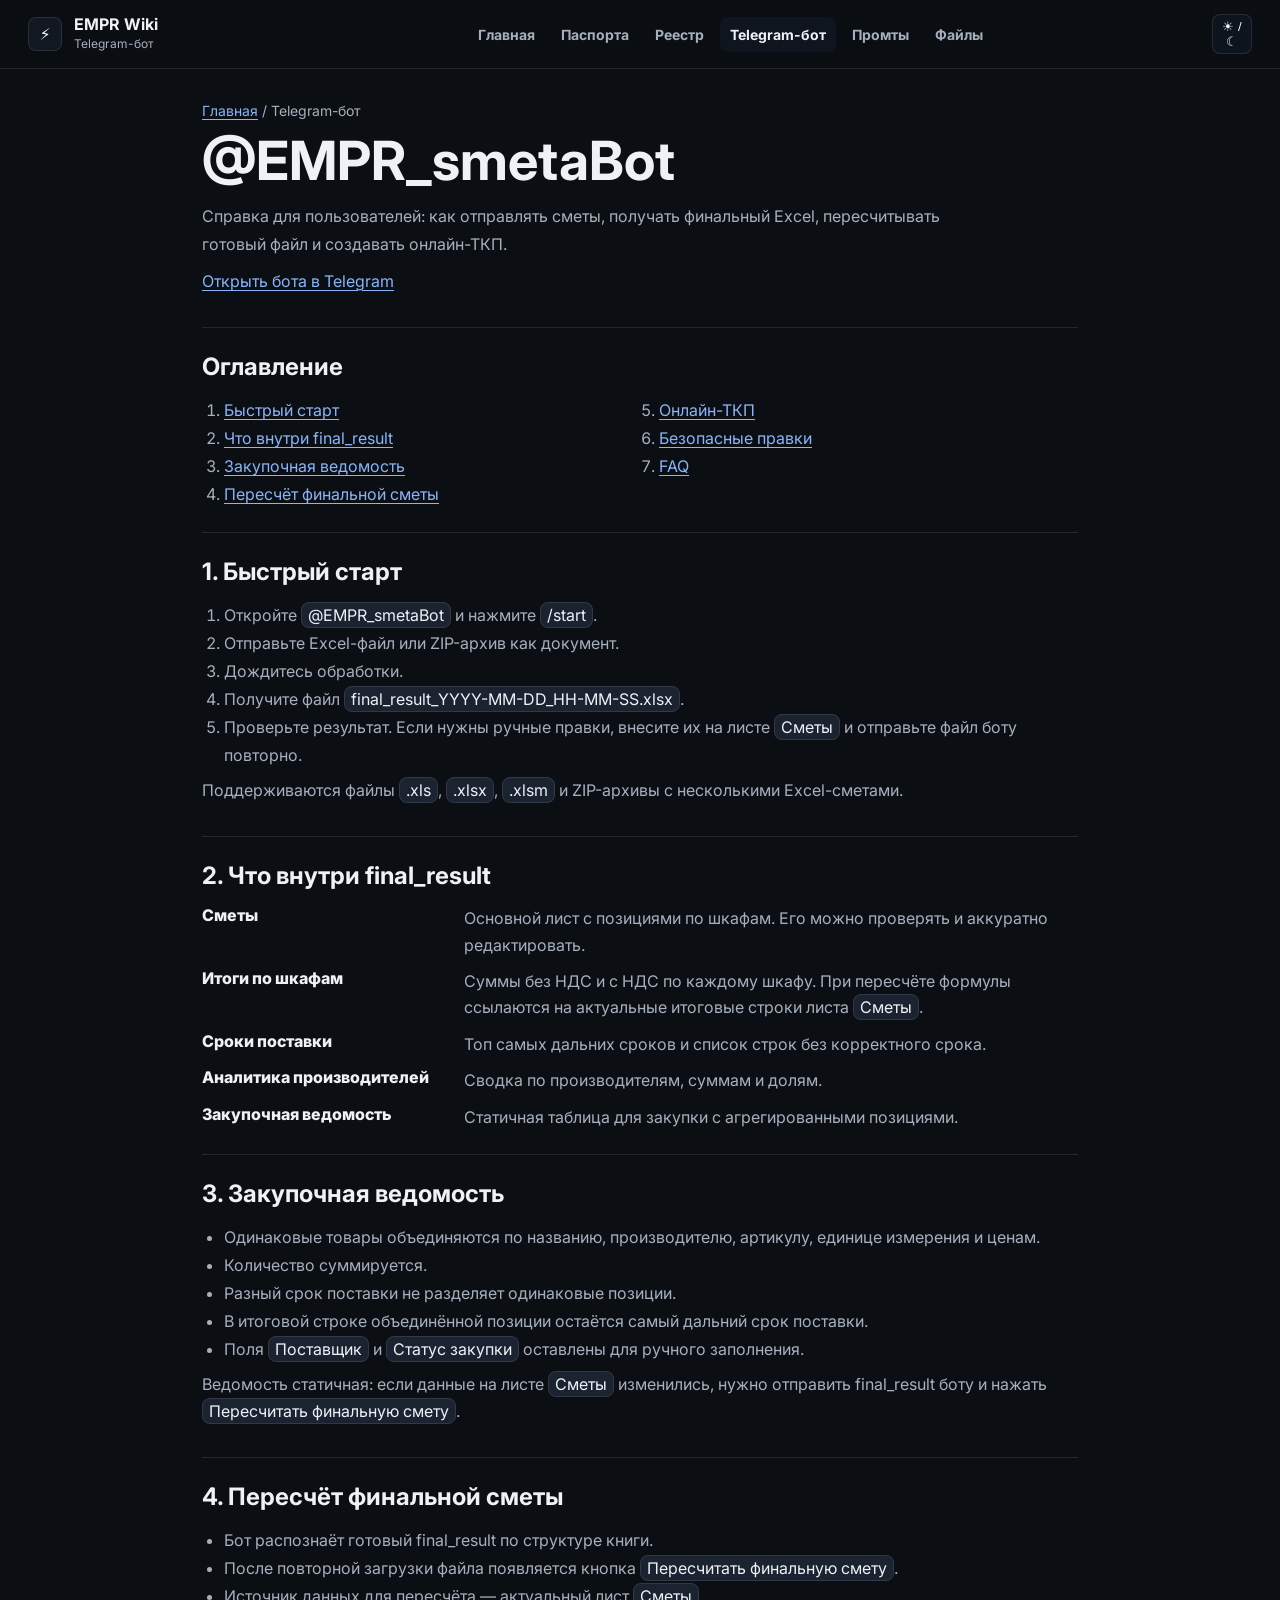
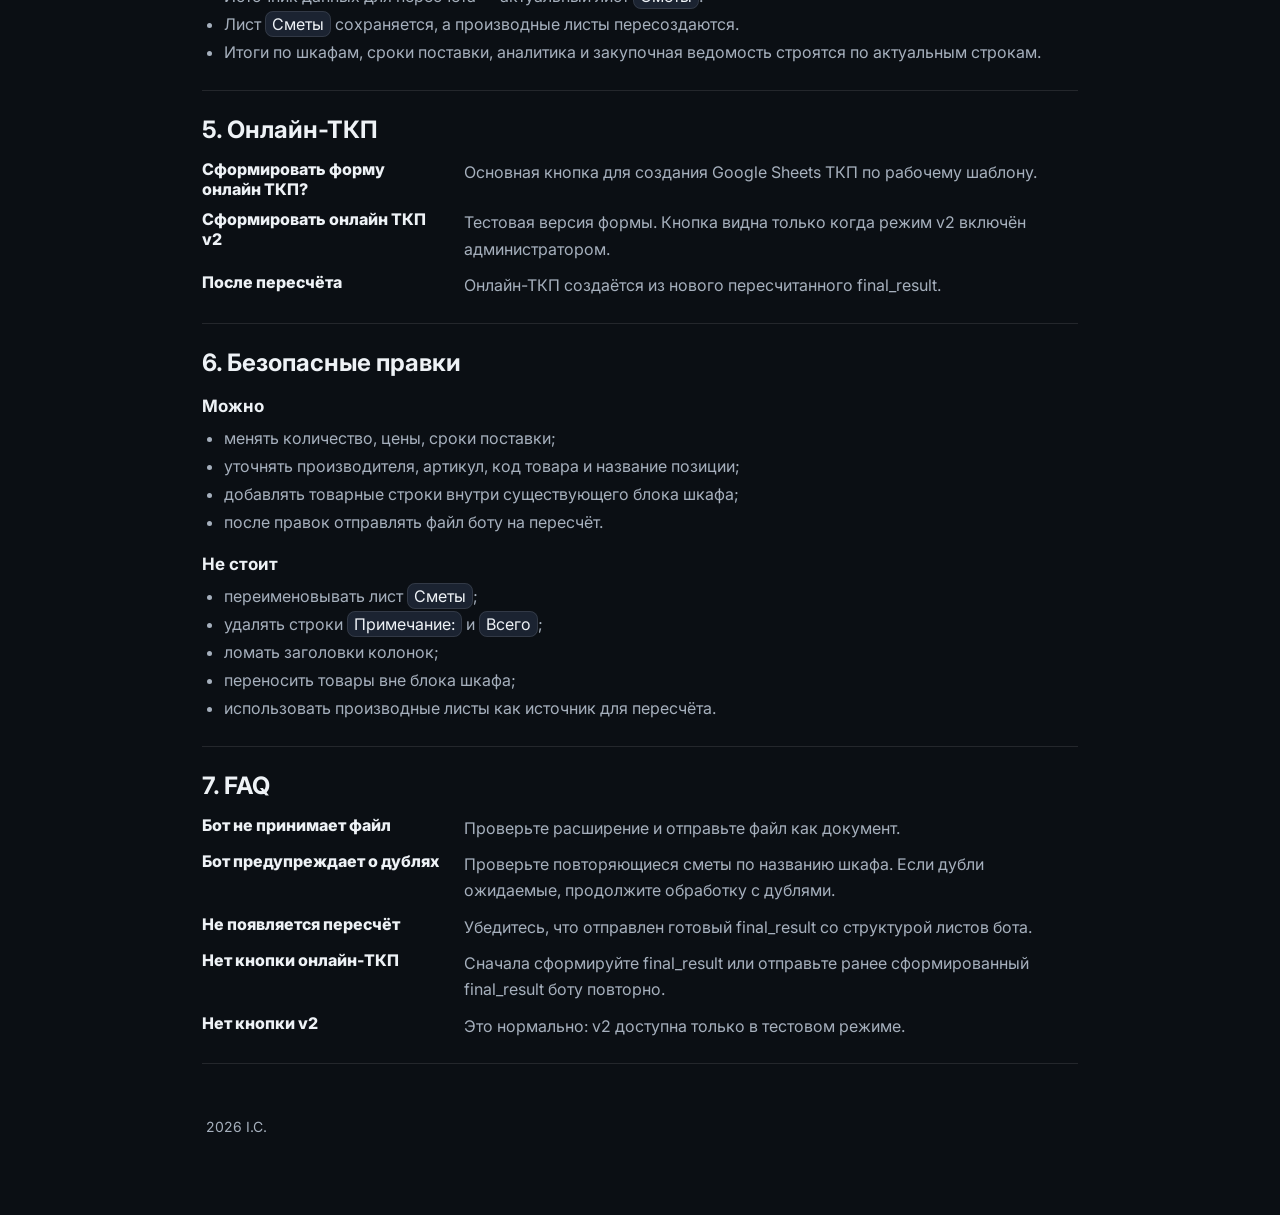
==== bot.html @ 55ded32a "Simplify EMPR wiki pages" ====
<!doctype html>
<html lang="ru" data-theme="dark">
<head>
  <meta charset="utf-8" />
  <meta name="viewport" content="width=device-width, initial-scale=1" />
  <meta name="description" content="Wiki-инструкция @EMPR_smetaBot: загрузка смет, final_result, пересчёт, закупочная ведомость и онлайн-ТКП." />
  <title>@EMPR_smetaBot: wiki-инструкция</title>
  <link rel="preconnect" href="https://fonts.googleapis.com"><link rel="preconnect" href="https://fonts.gstatic.com" crossorigin>
  <link href="https://fonts.googleapis.com/css2?family=Inter:wght@400;500;600;700;800&family=JetBrains+Mono:wght@400;500;600&display=swap" rel="stylesheet">
  <link rel="stylesheet" href="styles.css" />
</head>
<body>
  <header class="topbar">
    <a class="brand" href="index.html"><span class="brand-mark">⚡</span><span><strong>EMPR Wiki</strong><small>Telegram-бот</small></span></a>
    <nav class="topnav"><a href="index.html">Главная</a><a href="passports.html">Паспорта</a><a href="registry.html">Реестр</a><a class="active" href="bot.html">Telegram-бот</a><a href="prompts.html">Промты</a><a href="files.html">Файлы</a></nav>
    <button class="theme-toggle" type="button" id="themeToggle">☀ / ☾</button>
  </header>

  <main class="layout wiki-page">
    <header class="wiki-page-header">
      <p class="wiki-breadcrumb"><a href="index.html">Главная</a> / Telegram-бот</p>
      <h1>@EMPR_smetaBot</h1>
      <p>Справка для пользователей: как отправлять сметы, получать финальный Excel, пересчитывать готовый файл и создавать онлайн-ТКП.</p>
      <p><a href="https://t.me/EMPR_smetaBot" target="_blank" rel="noopener">Открыть бота в Telegram</a></p>
    </header>

    <nav class="wiki-doc wiki-toc" aria-label="Оглавление">
      <h2>Оглавление</h2>
      <ol>
        <li><a href="#quick-start">Быстрый старт</a></li>
        <li><a href="#result-file">Что внутри final_result</a></li>
        <li><a href="#purchase-sheet">Закупочная ведомость</a></li>
        <li><a href="#recalculate">Пересчёт финальной сметы</a></li>
        <li><a href="#online-tkp">Онлайн-ТКП</a></li>
        <li><a href="#safe-editing">Безопасные правки</a></li>
        <li><a href="#faq">FAQ</a></li>
      </ol>
    </nav>

    <section class="wiki-doc" id="quick-start">
      <h2>1. Быстрый старт</h2>
      <ol class="wiki-ordered-list">
        <li>Откройте <span class="inline-code">@EMPR_smetaBot</span> и нажмите <span class="inline-code">/start</span>.</li>
        <li>Отправьте Excel-файл или ZIP-архив как документ.</li>
        <li>Дождитесь обработки.</li>
        <li>Получите файл <span class="inline-code">final_result_YYYY-MM-DD_HH-MM-SS.xlsx</span>.</li>
        <li>Проверьте результат. Если нужны ручные правки, внесите их на листе <span class="inline-code">Сметы</span> и отправьте файл боту повторно.</li>
      </ol>
      <p>Поддерживаются файлы <span class="inline-code">.xls</span>, <span class="inline-code">.xlsx</span>, <span class="inline-code">.xlsm</span> и ZIP-архивы с несколькими Excel-сметами.</p>
    </section>

    <section class="wiki-doc" id="result-file">
      <h2>2. Что внутри final_result</h2>
      <dl class="wiki-def-list">
        <dt>Сметы</dt>
        <dd>Основной лист с позициями по шкафам. Его можно проверять и аккуратно редактировать.</dd>
        <dt>Итоги по шкафам</dt>
        <dd>Суммы без НДС и с НДС по каждому шкафу. При пересчёте формулы ссылаются на актуальные итоговые строки листа <span class="inline-code">Сметы</span>.</dd>
        <dt>Сроки поставки</dt>
        <dd>Топ самых дальних сроков и список строк без корректного срока.</dd>
        <dt>Аналитика производителей</dt>
        <dd>Сводка по производителям, суммам и долям.</dd>
        <dt>Закупочная ведомость</dt>
        <dd>Статичная таблица для закупки с агрегированными позициями.</dd>
      </dl>
    </section>

    <section class="wiki-doc" id="purchase-sheet">
      <h2>3. Закупочная ведомость</h2>
      <ul class="wiki-plain-list">
        <li>Одинаковые товары объединяются по названию, производителю, артикулу, единице измерения и ценам.</li>
        <li>Количество суммируется.</li>
        <li>Разный срок поставки не разделяет одинаковые позиции.</li>
        <li>В итоговой строке объединённой позиции остаётся самый дальний срок поставки.</li>
        <li>Поля <span class="inline-code">Поставщик</span> и <span class="inline-code">Статус закупки</span> оставлены для ручного заполнения.</li>
      </ul>
      <p>Ведомость статичная: если данные на листе <span class="inline-code">Сметы</span> изменились, нужно отправить final_result боту и нажать <span class="inline-code">Пересчитать финальную смету</span>.</p>
    </section>

    <section class="wiki-doc" id="recalculate">
      <h2>4. Пересчёт финальной сметы</h2>
      <ul class="wiki-plain-list">
        <li>Бот распознаёт готовый final_result по структуре книги.</li>
        <li>После повторной загрузки файла появляется кнопка <span class="inline-code">Пересчитать финальную смету</span>.</li>
        <li>Источник данных для пересчёта — актуальный лист <span class="inline-code">Сметы</span>.</li>
        <li>Лист <span class="inline-code">Сметы</span> сохраняется, а производные листы пересоздаются.</li>
        <li>Итоги по шкафам, сроки поставки, аналитика и закупочная ведомость строятся по актуальным строкам.</li>
      </ul>
    </section>

    <section class="wiki-doc" id="online-tkp">
      <h2>5. Онлайн-ТКП</h2>
      <dl class="wiki-def-list">
        <dt>Сформировать форму онлайн ТКП?</dt>
        <dd>Основная кнопка для создания Google Sheets ТКП по рабочему шаблону.</dd>
        <dt>Сформировать онлайн ТКП v2</dt>
        <dd>Тестовая версия формы. Кнопка видна только когда режим v2 включён администратором.</dd>
        <dt>После пересчёта</dt>
        <dd>Онлайн-ТКП создаётся из нового пересчитанного final_result.</dd>
      </dl>
    </section>

    <section class="wiki-doc" id="safe-editing">
      <h2>6. Безопасные правки</h2>
      <h3>Можно</h3>
      <ul class="wiki-plain-list">
        <li>менять количество, цены, сроки поставки;</li>
        <li>уточнять производителя, артикул, код товара и название позиции;</li>
        <li>добавлять товарные строки внутри существующего блока шкафа;</li>
        <li>после правок отправлять файл боту на пересчёт.</li>
      </ul>
      <h3>Не стоит</h3>
      <ul class="wiki-plain-list">
        <li>переименовывать лист <span class="inline-code">Сметы</span>;</li>
        <li>удалять строки <span class="inline-code">Примечание:</span> и <span class="inline-code">Всего</span>;</li>
        <li>ломать заголовки колонок;</li>
        <li>переносить товары вне блока шкафа;</li>
        <li>использовать производные листы как источник для пересчёта.</li>
      </ul>
    </section>

    <section class="wiki-doc" id="faq">
      <h2>7. FAQ</h2>
      <dl class="wiki-def-list">
        <dt>Бот не принимает файл</dt>
        <dd>Проверьте расширение и отправьте файл как документ.</dd>
        <dt>Бот предупреждает о дублях</dt>
        <dd>Проверьте повторяющиеся сметы по названию шкафа. Если дубли ожидаемые, продолжите обработку с дублями.</dd>
        <dt>Не появляется пересчёт</dt>
        <dd>Убедитесь, что отправлен готовый final_result со структурой листов бота.</dd>
        <dt>Нет кнопки онлайн-ТКП</dt>
        <dd>Сначала сформируйте final_result или отправьте ранее сформированный final_result боту повторно.</dd>
        <dt>Нет кнопки v2</dt>
        <dd>Это нормально: v2 доступна только в тестовом режиме.</dd>
      </dl>
    </section>

    <footer class="footer">2026 I.C.</footer>
  </main>
  <div class="toast" id="toast">Команда скопирована</div>
  <script src="script.js"></script>
</body>
</html>
---- styles.css ----
:root {
  color-scheme: dark;
  --bg: #0b0f14;
  --bg-soft: #111822;
  --panel: rgba(17, 24, 34, .76);
  --panel-strong: rgba(22, 31, 44, .96);
  --text: #eef2f6;
  --muted: #a6b0bd;
  --line: rgba(255,255,255,.10);
  --accent: #8ab4f8;
  --accent-2: #8ab4f8;
  --accent-3: #a8dab5;
  --warn: #ffbd4a;
  --pink: #f28b82;
  --pink-soft: rgba(242, 139, 130, .12);
  --shadow: none;
  --code-bg: #071121;
  --code-text: #dce8ff;
  --svg-panel-a: #20365f;
  --svg-panel-b: #111c31;
  --svg-stroke: #5f83bd;
  --svg-slot: #071121;
}
html[data-theme="light"] {
  color-scheme: light;
  --bg: #f5f7fb;
  --bg-soft: #eaf0f8;
  --panel: rgba(255,255,255,.86);
  --panel-strong: rgba(255,255,255,.98);
  --text: #111827;
  --muted: #52627a;
  --line: rgba(20,36,62,.14);
  --shadow: 0 20px 60px rgba(31,54,92,.14);
  --code-bg: #0d1524;
  --code-text: #eaf2ff;
  --svg-panel-a: #e7eef8;
  --svg-panel-b: #c8d6e8;
  --svg-stroke: #6680a5;
  --svg-slot: #f7fbff;
  --pink-soft: rgba(236, 72, 153, .10);
}
* { box-sizing: border-box; }
html { scroll-behavior: smooth; }
body {
  margin: 0;
  font-family: Inter, system-ui, -apple-system, BlinkMacSystemFont, "Segoe UI", sans-serif;
  background: var(--bg);
  color: var(--text);
}
a { color: inherit; }
.noise { display: none; }
.topbar {
  position: sticky; top: 0; z-index: 50;
  display: flex; align-items: center; justify-content: space-between; gap: 18px;
  padding: 14px 28px;
  backdrop-filter: blur(18px);
  background: color-mix(in srgb, var(--bg) 78%, transparent);
  border-bottom: 1px solid var(--line);
}
.brand { display: flex; align-items: center; gap: 12px; text-decoration: none; min-width: 220px; }
.brand-mark { display: grid; place-items: center; width: 34px; height: 34px; border-radius: 8px; background: var(--bg-soft); border: 1px solid var(--line); box-shadow: none; }
.brand strong { display: block; line-height: 1.05; }
.brand small { color: var(--muted); font-size: 12px; }
.topnav { display: flex; align-items: center; gap: 6px; flex-wrap: wrap; }
.topnav a { text-decoration: none; color: var(--muted); padding: 9px 10px; border-radius: 8px; font-weight: 700; font-size: 14px; }
.topnav a:hover, .topnav a.active { color: var(--text); background: var(--panel); }
.theme-toggle { border: 1px solid var(--line); background: var(--panel); color: var(--text); width: 40px; height: 40px; border-radius: 8px; cursor: pointer; }
.layout { max-width: 1080px; margin: 0 auto; padding: 30px 22px 56px; }
.hero, .section { border: 1px solid var(--line); background: var(--panel); border-radius: 30px; box-shadow: var(--shadow); }
.hero { display: grid; grid-template-columns: 1.08fr .92fr; gap: 26px; padding: 44px; overflow: hidden; position: relative; }
.eyebrow, .kicker { color: var(--accent); font-weight: 800; font-size: 12px; letter-spacing: .16em; text-transform: uppercase; }
h1 { font-size: clamp(42px, 6vw, 76px); line-height: .94; margin: 16px 0 18px; letter-spacing: 0; }
h2 { font-size: clamp(28px, 4vw, 44px); line-height: 1.05; margin: 10px 0 12px; letter-spacing: 0; }
h3 { font-size: 20px; margin: 24px 0 12px; }
p { color: var(--muted); line-height: 1.7; }
.lead { color: var(--muted); font-size: clamp(17px, 2vw, 21px); line-height: 1.65; max-width: 760px; }
.hero-actions, .actions { display: flex; flex-wrap: wrap; gap: 12px; margin-top: 26px; }
.btn { display: inline-flex; align-items: center; justify-content: center; gap: 8px; min-height: 40px; padding: 0 14px; border-radius: 8px; text-decoration: none; font-weight: 800; border: 1px solid var(--line); }
.btn.primary { background: var(--accent); color: #071121; border: 0; }
.btn.green { background: var(--accent-3); color: #071121; border: 0; }
.btn.ghost { background: var(--panel); color: var(--text); }
.section { margin-top: 28px; padding: 34px; }
.section-head { max-width: 780px; margin-bottom: 24px; }
.grid-2 { display: grid; grid-template-columns: repeat(2, 1fr); gap: 16px; }
.grid-3 { display: grid; grid-template-columns: repeat(3, 1fr); gap: 16px; }
.card { padding: 22px; border-radius: 22px; background: color-mix(in srgb, var(--bg-soft) 70%, transparent); border: 1px solid var(--line); }
.card h3 { margin-top: 0; }
.card p { margin-bottom: 0; }
.badges { display: flex; gap: 8px; flex-wrap: wrap; margin: 12px 0; }
.badge { padding: 6px 9px; border-radius: 999px; border: 1px solid var(--line); color: var(--muted); background: color-mix(in srgb, var(--panel-strong) 70%, transparent); font-weight: 700; font-size: 12px; }
.notice {
  position: relative;
  padding: 17px 18px 17px 22px;
  border-radius: 18px;
  background:
    linear-gradient(90deg, color-mix(in srgb, var(--pink) 28%, transparent), transparent 46%),
    color-mix(in srgb, var(--pink) 8%, var(--panel));
  border: 1px solid color-mix(in srgb, var(--pink) 34%, var(--line));
  color: var(--muted);
  margin: 16px 0;
  box-shadow: inset 5px 0 0 color-mix(in srgb, var(--pink) 78%, white 6%), 0 16px 42px rgba(0,0,0,.10);
}
.notice::before {
  content: "";
  position: absolute;
  left: 14px; top: 16px; bottom: 16px;
  width: 3px;
  border-radius: 999px;
  background: linear-gradient(180deg, #ff8ac1, var(--pink));
  opacity: .95;
}
.notice strong { color: var(--text); }
.wiki-page {
  max-width: 920px;
}
.wiki-page-header {
  padding-bottom: 22px;
  border-bottom: 1px solid var(--line);
}
.wiki-page-header h1 {
  font-size: clamp(34px, 5vw, 54px);
  line-height: 1.05;
  margin: 8px 0 14px;
}
.wiki-page-header p {
  max-width: 760px;
  margin: 0 0 10px;
}
.wiki-page-header a,
.wiki-doc a {
  color: var(--accent);
  text-decoration-thickness: 1px;
  text-underline-offset: 3px;
}
.wiki-breadcrumb {
  color: var(--muted);
  font-size: 14px;
}
.wiki-doc {
  padding: 24px 0;
  border-bottom: 1px solid var(--line);
}
.wiki-doc h2 {
  font-size: 24px;
  line-height: 1.25;
  margin: 0 0 14px;
}
.wiki-doc h3 {
  font-size: 17px;
  margin: 18px 0 8px;
}
.wiki-doc p {
  margin: 8px 0;
}
.wiki-index-list {
  display: grid;
  gap: 18px;
  margin: 0;
  padding-left: 22px;
}
.wiki-index-list > li {
  padding-left: 4px;
}
.wiki-index-list p {
  margin: 6px 0 8px;
}
.wiki-index-list ul,
.wiki-plain-list,
.wiki-ordered-list,
.wiki-toc ol {
  color: var(--muted);
  line-height: 1.75;
}
.wiki-index-list ul {
  margin: 0;
  padding-left: 20px;
}
.wiki-plain-list,
.wiki-ordered-list {
  margin: 0;
  padding-left: 22px;
}
.wiki-def-list {
  display: grid;
  grid-template-columns: minmax(170px, 240px) minmax(0, 1fr);
  gap: 10px 22px;
  margin: 0;
}
.wiki-def-list dt {
  color: var(--text);
  font-weight: 800;
}
.wiki-def-list dd {
  margin: 0;
  color: var(--muted);
  line-height: 1.65;
}
.wiki-toc ol {
  margin: 0;
  padding-left: 22px;
  columns: 2;
}
.wiki-hero {
  display: grid;
  grid-template-columns: minmax(0, 1.05fr) minmax(320px, .95fr);
  gap: 22px;
  border: 1px solid var(--line);
  background: var(--panel);
  border-radius: 30px;
  box-shadow: var(--shadow);
  padding: 40px;
}
.wiki-hero-copy { align-self: center; }
.wiki-quick-index {
  display: grid;
  gap: 10px;
}
.wiki-quick-index a {
  display: grid;
  grid-template-columns: 44px 1fr;
  column-gap: 12px;
  row-gap: 3px;
  align-items: center;
  padding: 14px;
  text-decoration: none;
  border: 1px solid var(--line);
  border-radius: 18px;
  background: color-mix(in srgb, var(--bg-soft) 76%, transparent);
}
.wiki-quick-index a:hover {
  border-color: color-mix(in srgb, var(--accent) 46%, var(--line));
  background: color-mix(in srgb, var(--accent) 10%, var(--bg-soft));
}
.wiki-quick-index span {
  grid-row: 1 / 3;
  display: grid;
  place-items: center;
  width: 44px;
  height: 44px;
  border-radius: 12px;
  color: var(--text);
  background: color-mix(in srgb, var(--accent) 18%, var(--panel-strong));
  font: 800 13px "JetBrains Mono", ui-monospace, monospace;
}
.wiki-quick-index strong { color: var(--text); }
.wiki-quick-index small { color: var(--muted); line-height: 1.45; }
.wiki-grid {
  display: grid;
  grid-template-columns: repeat(4, minmax(0, 1fr));
  gap: 14px;
}
.wiki-tile {
  display: block;
  min-height: 220px;
  padding: 20px;
  border: 1px solid var(--line);
  border-radius: 20px;
  background: color-mix(in srgb, var(--bg-soft) 72%, transparent);
  text-decoration: none;
}
.wiki-tile:hover {
  border-color: color-mix(in srgb, var(--accent-3) 42%, var(--line));
  background: color-mix(in srgb, var(--accent-3) 8%, var(--bg-soft));
}
.wiki-tile-label {
  display: inline-flex;
  margin-bottom: 18px;
  padding: 6px 9px;
  border-radius: 999px;
  background: color-mix(in srgb, var(--accent-3) 12%, transparent);
  border: 1px solid var(--line);
  color: var(--accent-3);
  font-size: 12px;
  font-weight: 800;
  text-transform: uppercase;
  letter-spacing: .08em;
}
.wiki-section { scroll-margin-top: 92px; }
.wiki-list {
  display: grid;
  gap: 12px;
}
.wiki-list article {
  padding: 18px 20px;
  border: 1px solid var(--line);
  border-radius: 18px;
  background: color-mix(in srgb, var(--bg-soft) 72%, transparent);
}
.wiki-list h3 { margin: 0 0 8px; }
.wiki-list p { margin: 0; }
.wiki-note {
  margin: 18px 0 0;
  padding: 16px 18px;
  border: 1px solid color-mix(in srgb, var(--accent-3) 34%, var(--line));
  border-radius: 18px;
  background: color-mix(in srgb, var(--accent-3) 9%, var(--panel));
  color: var(--muted);
  line-height: 1.7;
}
.wiki-note strong { color: var(--text); }
.flow-list {
  display: grid;
  gap: 12px;
  margin: 0;
  padding: 0;
  list-style: none;
  counter-reset: flow;
}
.flow-list li {
  counter-increment: flow;
  position: relative;
  padding: 16px 18px 16px 64px;
  border: 1px solid var(--line);
  border-radius: 18px;
  background: color-mix(in srgb, var(--bg-soft) 72%, transparent);
  color: var(--muted);
  line-height: 1.7;
}
.flow-list li::before {
  content: counter(flow);
  position: absolute;
  left: 16px;
  top: 16px;
  display: grid;
  place-items: center;
  width: 32px;
  height: 32px;
  border-radius: 10px;
  background: color-mix(in srgb, var(--accent) 18%, var(--panel-strong));
  color: var(--text);
  font: 800 13px "JetBrains Mono", ui-monospace, monospace;
}
.flow-list strong { color: var(--text); }
.check-list {
  margin: 0;
  padding-left: 20px;
  color: var(--muted);
  line-height: 1.8;
}
.check-list li::marker { color: var(--accent-3); }
.check-list.danger li::marker { color: var(--warn); }
.compact-table table { min-width: 760px; }
.folder-card { background: var(--bg-soft); border: 1px solid var(--line); border-radius: 22px; overflow: hidden; margin: 16px 0; }
.folder-title { padding: 14px 18px; border-bottom: 1px solid var(--line); color: var(--muted); font-weight: 800; }
.tree { background: transparent; color: var(--text); }
.code-block { margin: 16px 0; overflow: hidden; border: 1px solid var(--line); border-radius: 18px; background: var(--code-bg); }
.code-head { display: flex; justify-content: space-between; align-items: center; gap: 14px; padding: 10px 12px 10px 16px; color: #9fb0cc; border-bottom: 1px solid rgba(255,255,255,.08); font-size: 13px; }
.copy-btn { border: 1px solid rgba(255,255,255,.12); background: rgba(255,255,255,.06); color: #dce7ff; border-radius: 10px; padding: 7px 10px; font: 800 12px Inter, sans-serif; cursor: pointer; }
.copy-btn:hover { background: rgba(255,255,255,.12); }
pre { margin: 0; padding: 18px; overflow-x: auto; color: var(--code-text); font-size: 14px; line-height: 1.6; }
code { font-family: "JetBrains Mono", ui-monospace, SFMono-Regular, Menlo, Consolas, monospace; }
.inline-code { color: var(--text); background: color-mix(in srgb, var(--accent) 12%, transparent); border: 1px solid var(--line); padding: 2px 6px; border-radius: 8px; }
.steps { color: var(--muted); line-height: 1.8; padding-left: 22px; }
.table-wrap { overflow-x: auto; border: 1px solid var(--line); border-radius: 20px; }
table { width: 100%; border-collapse: collapse; min-width: 680px; }
th, td { padding: 14px 16px; text-align: left; border-bottom: 1px solid var(--line); vertical-align: top; }
th { color: var(--text); background: var(--bg-soft); font-size: 13px; text-transform: uppercase; letter-spacing: .08em; }
td { color: var(--muted); }
.tabs { display: inline-flex; padding: 5px; background: var(--bg-soft); border: 1px solid var(--line); border-radius: 16px; margin: 10px 0 20px; }
.tab { border: 0; background: transparent; color: var(--muted); padding: 10px 16px; border-radius: 12px; font-weight: 800; cursor: pointer; }
.tab.active { background: var(--panel-strong); color: var(--text); box-shadow: 0 8px 26px rgba(0,0,0,.16); }
.tab-panel { display: none; }
.tab-panel.active { display: block; }
.footer { margin-top: 30px; padding: 24px 4px; color: var(--muted); font-size: 14px; }
.footer-banner { margin-top: 30px; padding: 0; overflow: hidden; border: 1px solid var(--line); border-radius: 28px; background: var(--panel); box-shadow: var(--shadow); aspect-ratio: 24 / 7; min-height: 220px; max-height: 430px; }
.footer-banner img { display: block; width: 100%; height: 100%; object-fit: cover; object-position: center; }
.toast { position: fixed; right: 24px; bottom: 24px; opacity: 0; transform: translateY(12px); transition: .25s ease; background: var(--panel-strong); color: var(--text); border: 1px solid var(--line); padding: 12px 16px; border-radius: 14px; box-shadow: var(--shadow); pointer-events: none; z-index: 100; }
.toast.show { opacity: 1; transform: translateY(0); }
/* Electric cabinet hero */
.cabinet-wrap { position: relative; min-height: 410px; display: grid; place-items: center; }
.grid-glow { position: absolute; inset: 8%; border-radius: 50%; background: radial-gradient(circle, color-mix(in srgb, var(--accent) 18%, transparent), transparent 66%); filter: blur(5px); animation: breathe 4s ease-in-out infinite; }
.cabinet-svg { width: min(100%, 460px); position: relative; z-index: 1; filter: drop-shadow(0 34px 60px rgba(0,0,0,.32)); }
.cabinet-door { fill: url(#doorGradient); stroke: var(--svg-stroke); stroke-width: 2.4; }
.door-line, .hinge, .rail { stroke: var(--svg-stroke); stroke-width: 2; opacity: .75; }
.vent { fill: color-mix(in srgb, var(--accent) 20%, var(--svg-slot)); opacity: .8; }
.handle { fill: var(--svg-stroke); }
.breaker { fill: var(--svg-slot); stroke: var(--svg-stroke); stroke-width: 1.3; }
.switch { fill: color-mix(in srgb, var(--accent) 35%, var(--svg-slot)); animation: switchPulse 2.4s ease-in-out infinite; }
.busbar { stroke: var(--warn); stroke-width: 6; stroke-linecap: round; filter: drop-shadow(0 0 8px color-mix(in srgb, var(--warn) 50%, transparent)); }
.wire { fill: none; stroke-width: 4; stroke-linecap: round; stroke-dasharray: 12 14; animation: dash 2.4s linear infinite; }
.wire.blue { stroke: var(--accent); }
.wire.green { stroke: var(--accent-3); animation-duration: 3s; }
.wire.purple { stroke: var(--accent-2); animation-duration: 2s; }
.led { animation: blink 1.5s ease-in-out infinite; }
.led.red { fill: #ff5770; }
.led.green { fill: var(--accent-3); animation-delay: .35s; }
.led.blue { fill: var(--accent); animation-delay: .7s; }
.meter-text { fill: var(--muted); font: 800 12px Inter, sans-serif; letter-spacing: .08em; }
@keyframes dash { to { stroke-dashoffset: -52; } }
@keyframes blink { 0%,100% { opacity: .45; } 50% { opacity: 1; filter: drop-shadow(0 0 10px currentColor); } }
@keyframes breathe { 0%,100% { transform: scale(.96); opacity: .6; } 50% { transform: scale(1.05); opacity: 1; } }
@keyframes switchPulse { 0%,100% { opacity: .72; } 50% { opacity: 1; } }
@media (max-width: 900px) {
  .hero, .wiki-hero { grid-template-columns: 1fr; padding: 28px; }
  .grid-2, .grid-3 { grid-template-columns: 1fr; }
  .wiki-grid { grid-template-columns: repeat(2, minmax(0, 1fr)); }
  .topnav { display: none; }
  .brand { min-width: auto; }
}
@media (max-width: 620px) {
  .topbar { padding: 12px 16px; }
  .layout { padding: 22px 14px 42px; }
  .section { padding: 24px; border-radius: 24px; }
  .wiki-hero { padding: 24px; border-radius: 24px; }
  .wiki-grid { grid-template-columns: 1fr; }
  .wiki-quick-index a { grid-template-columns: 38px 1fr; }
  .wiki-quick-index span { width: 38px; height: 38px; }
  h1 { font-size: 40px; }
  .hero-actions, .actions { flex-direction: column; align-items: stretch; }
  .footer-banner { border-radius: 24px; aspect-ratio: 4 / 3; min-height: 260px; }
  .wiki-def-list { grid-template-columns: 1fr; gap: 4px; }
  .wiki-def-list dd { margin-bottom: 12px; }
  .wiki-toc ol { columns: 1; }
}
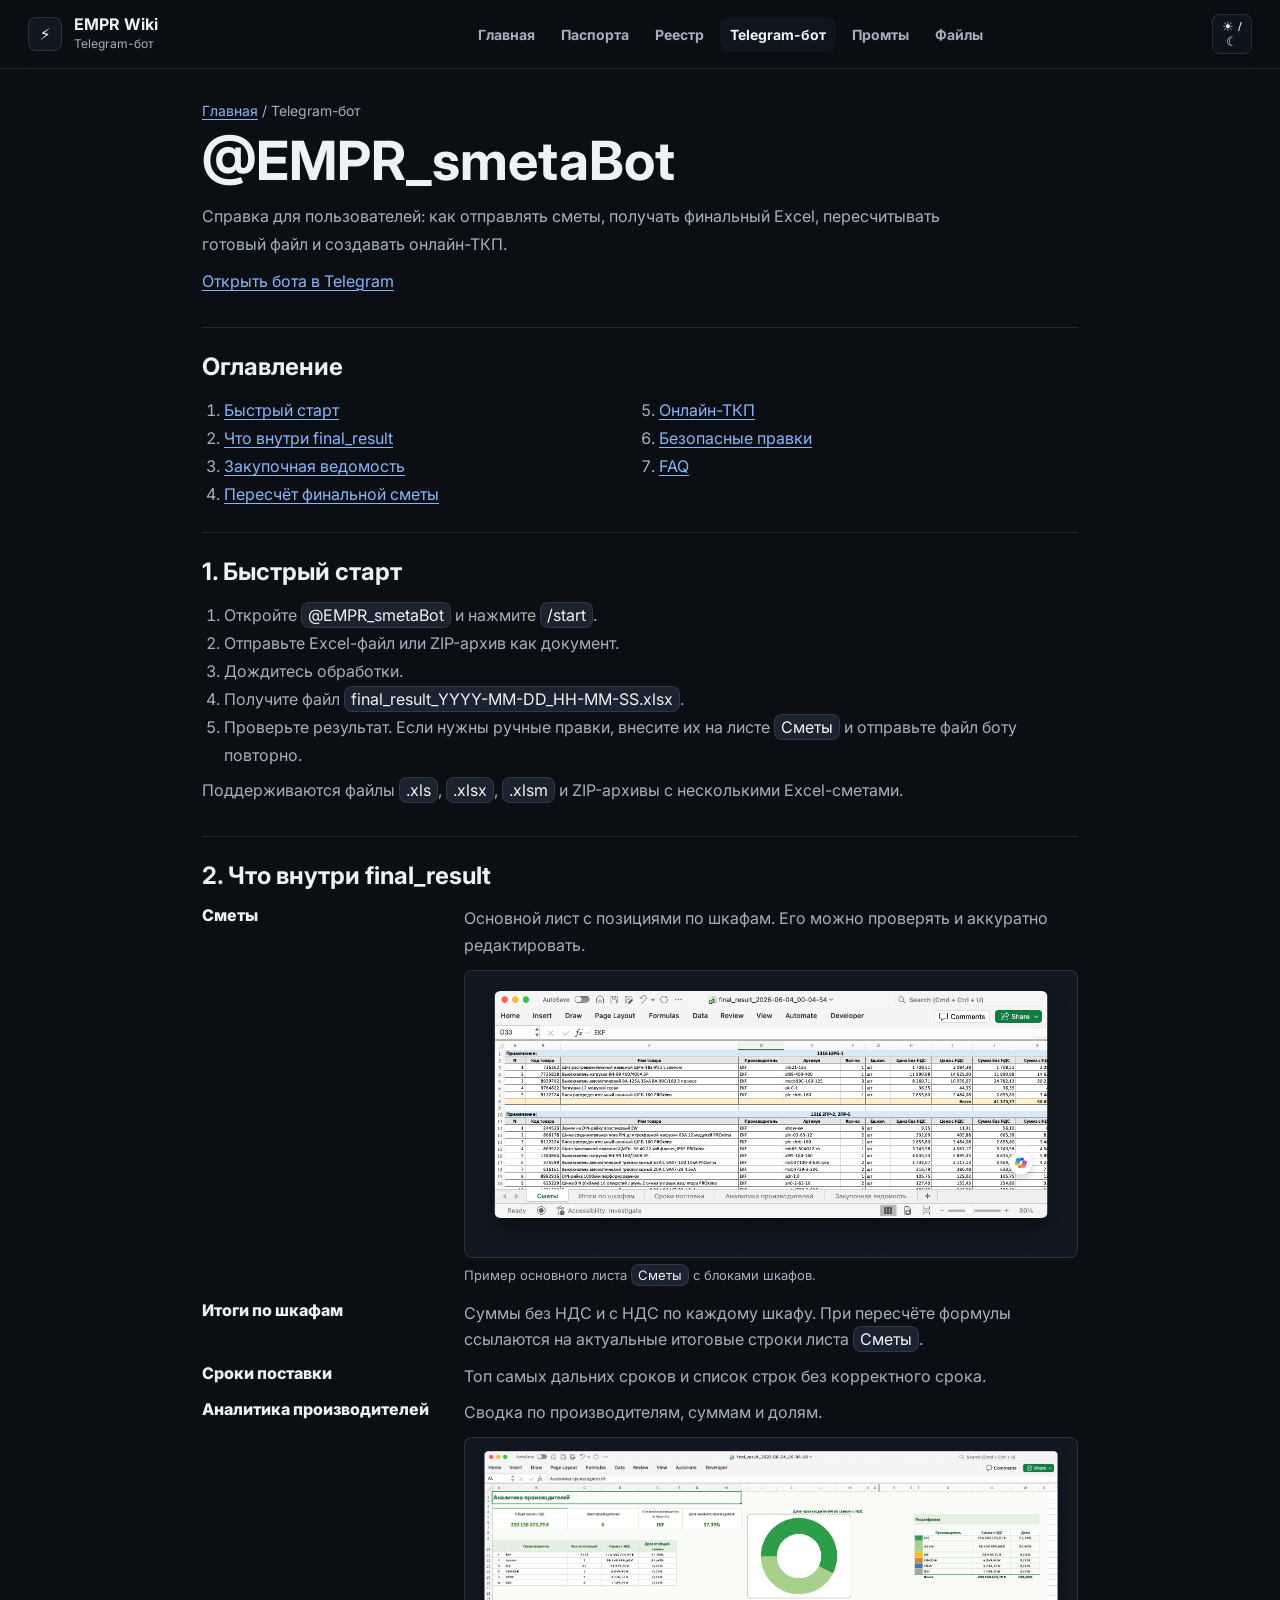
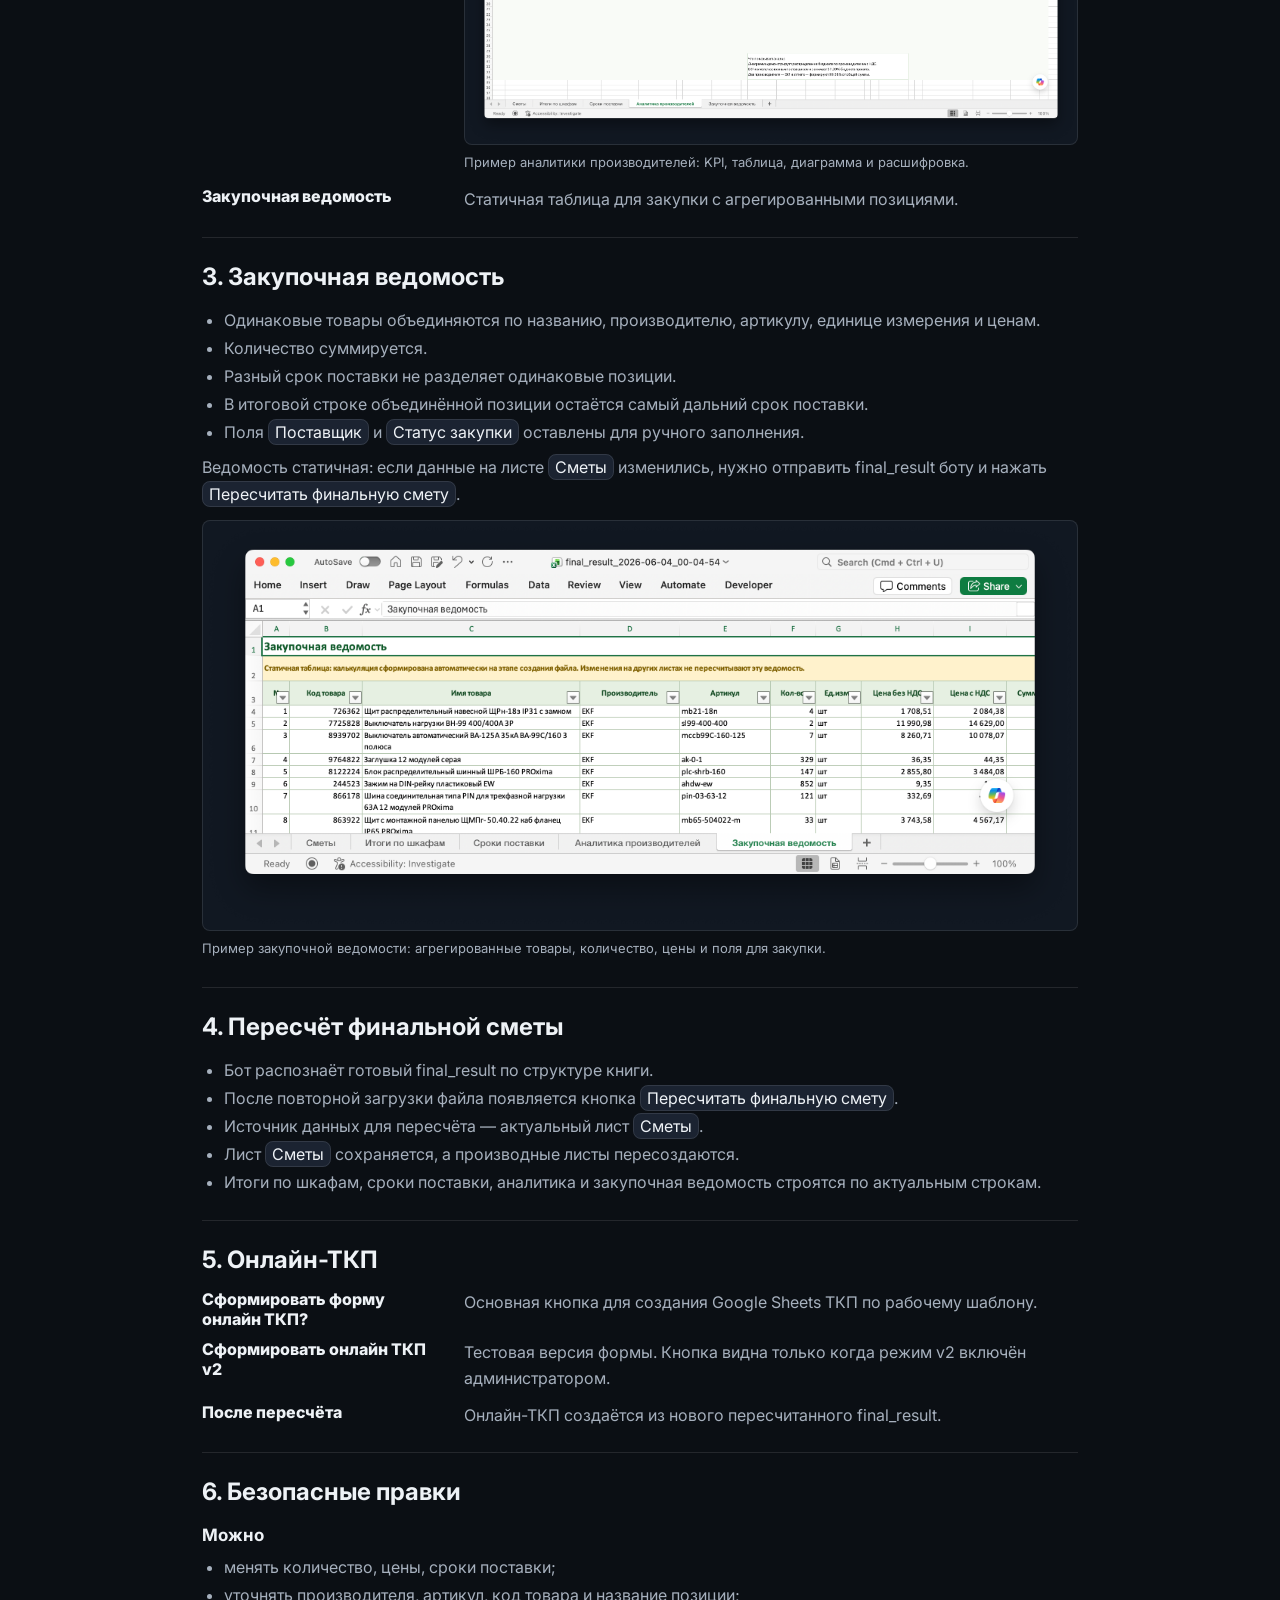
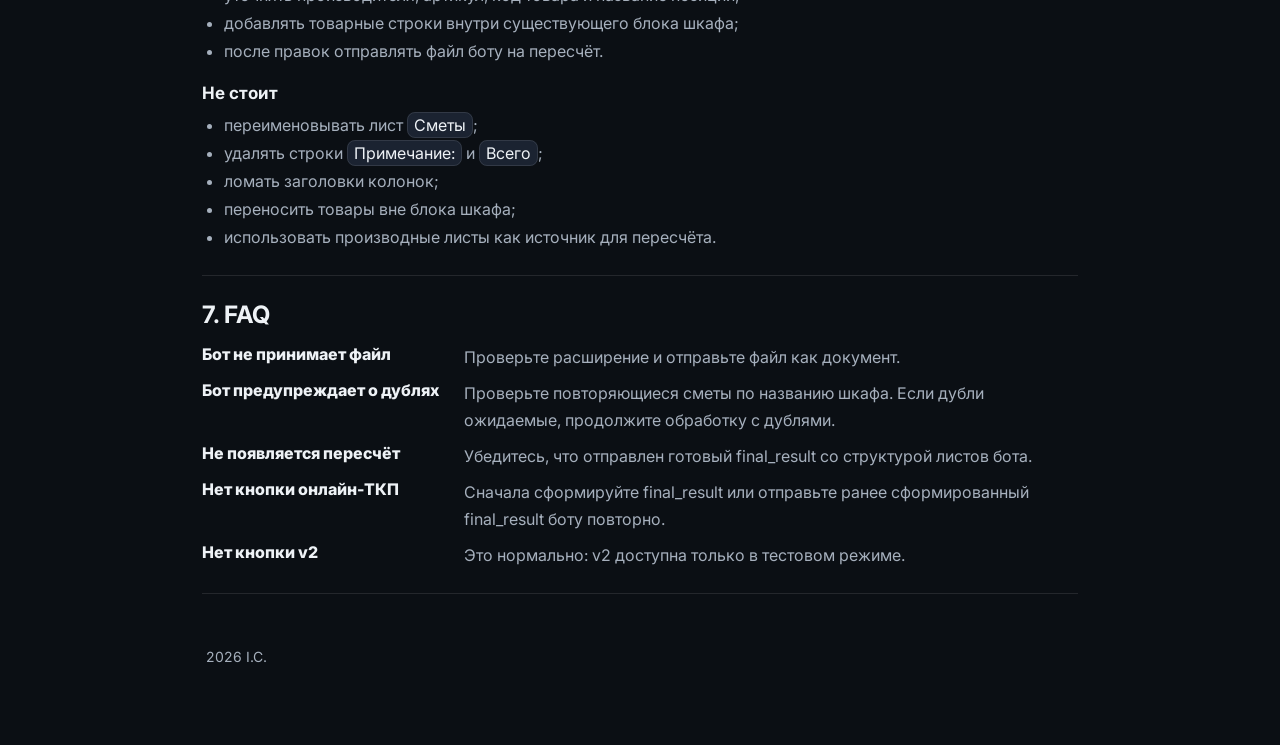
==== commit fa2ab53e: "Add final result screenshots to wiki" ====
--- a/bot.html
+++ b/bot.html
@@ -53,13 +53,25 @@
       <h2>2. Что внутри final_result</h2>
       <dl class="wiki-def-list">
         <dt>Сметы</dt>
-        <dd>Основной лист с позициями по шкафам. Его можно проверять и аккуратно редактировать.</dd>
+        <dd>
+          Основной лист с позициями по шкафам. Его можно проверять и аккуратно редактировать.
+          <figure class="wiki-screenshot">
+            <img src="assets/final-result-smety.png" alt="Лист Сметы в final_result.xlsx" loading="lazy" />
+            <figcaption>Пример основного листа <span class="inline-code">Сметы</span> с блоками шкафов.</figcaption>
+          </figure>
+        </dd>
         <dt>Итоги по шкафам</dt>
         <dd>Суммы без НДС и с НДС по каждому шкафу. При пересчёте формулы ссылаются на актуальные итоговые строки листа <span class="inline-code">Сметы</span>.</dd>
         <dt>Сроки поставки</dt>
         <dd>Топ самых дальних сроков и список строк без корректного срока.</dd>
         <dt>Аналитика производителей</dt>
-        <dd>Сводка по производителям, суммам и долям.</dd>
+        <dd>
+          Сводка по производителям, суммам и долям.
+          <figure class="wiki-screenshot">
+            <img src="assets/manufacturer-analytics.png" alt="Лист Аналитика производителей в final_result.xlsx" loading="lazy" />
+            <figcaption>Пример аналитики производителей: KPI, таблица, диаграмма и расшифровка.</figcaption>
+          </figure>
+        </dd>
         <dt>Закупочная ведомость</dt>
         <dd>Статичная таблица для закупки с агрегированными позициями.</dd>
       </dl>
@@ -75,6 +87,10 @@
         <li>Поля <span class="inline-code">Поставщик</span> и <span class="inline-code">Статус закупки</span> оставлены для ручного заполнения.</li>
       </ul>
       <p>Ведомость статичная: если данные на листе <span class="inline-code">Сметы</span> изменились, нужно отправить final_result боту и нажать <span class="inline-code">Пересчитать финальную смету</span>.</p>
+      <figure class="wiki-screenshot">
+        <img src="assets/purchase-sheet.png" alt="Лист Закупочная ведомость в final_result.xlsx" loading="lazy" />
+        <figcaption>Пример закупочной ведомости: агрегированные товары, количество, цены и поля для закупки.</figcaption>
+      </figure>
     </section>
 
     <section class="wiki-doc" id="recalculate">
--- a/styles.css
+++ b/styles.css
@@ -194,6 +194,23 @@
   margin: 0;
   color: var(--muted);
   line-height: 1.65;
+}
+.wiki-screenshot {
+  margin: 12px 0 4px;
+}
+.wiki-screenshot img {
+  display: block;
+  width: 100%;
+  height: auto;
+  border: 1px solid var(--line);
+  border-radius: 8px;
+  background: var(--bg-soft);
+}
+.wiki-screenshot figcaption {
+  margin-top: 8px;
+  color: var(--muted);
+  font-size: 13px;
+  line-height: 1.5;
 }
 .wiki-toc ol {
   margin: 0;
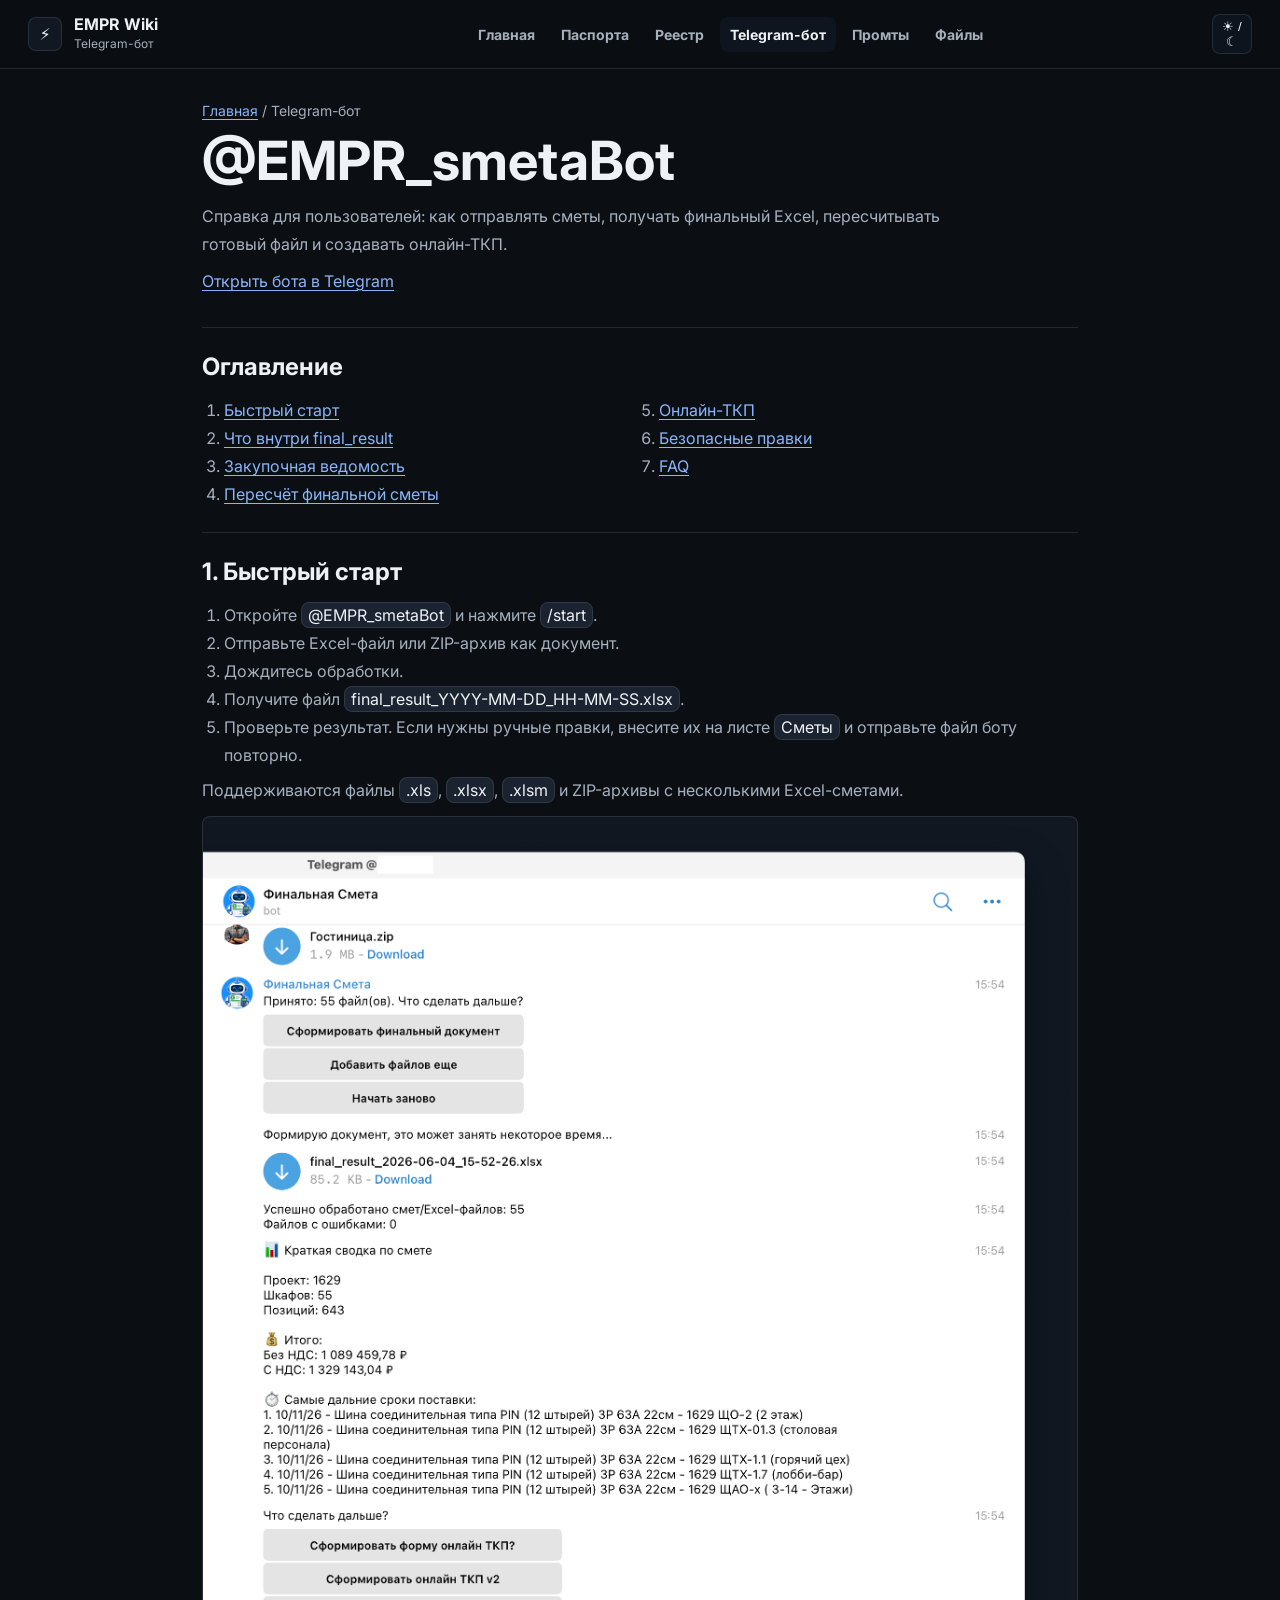
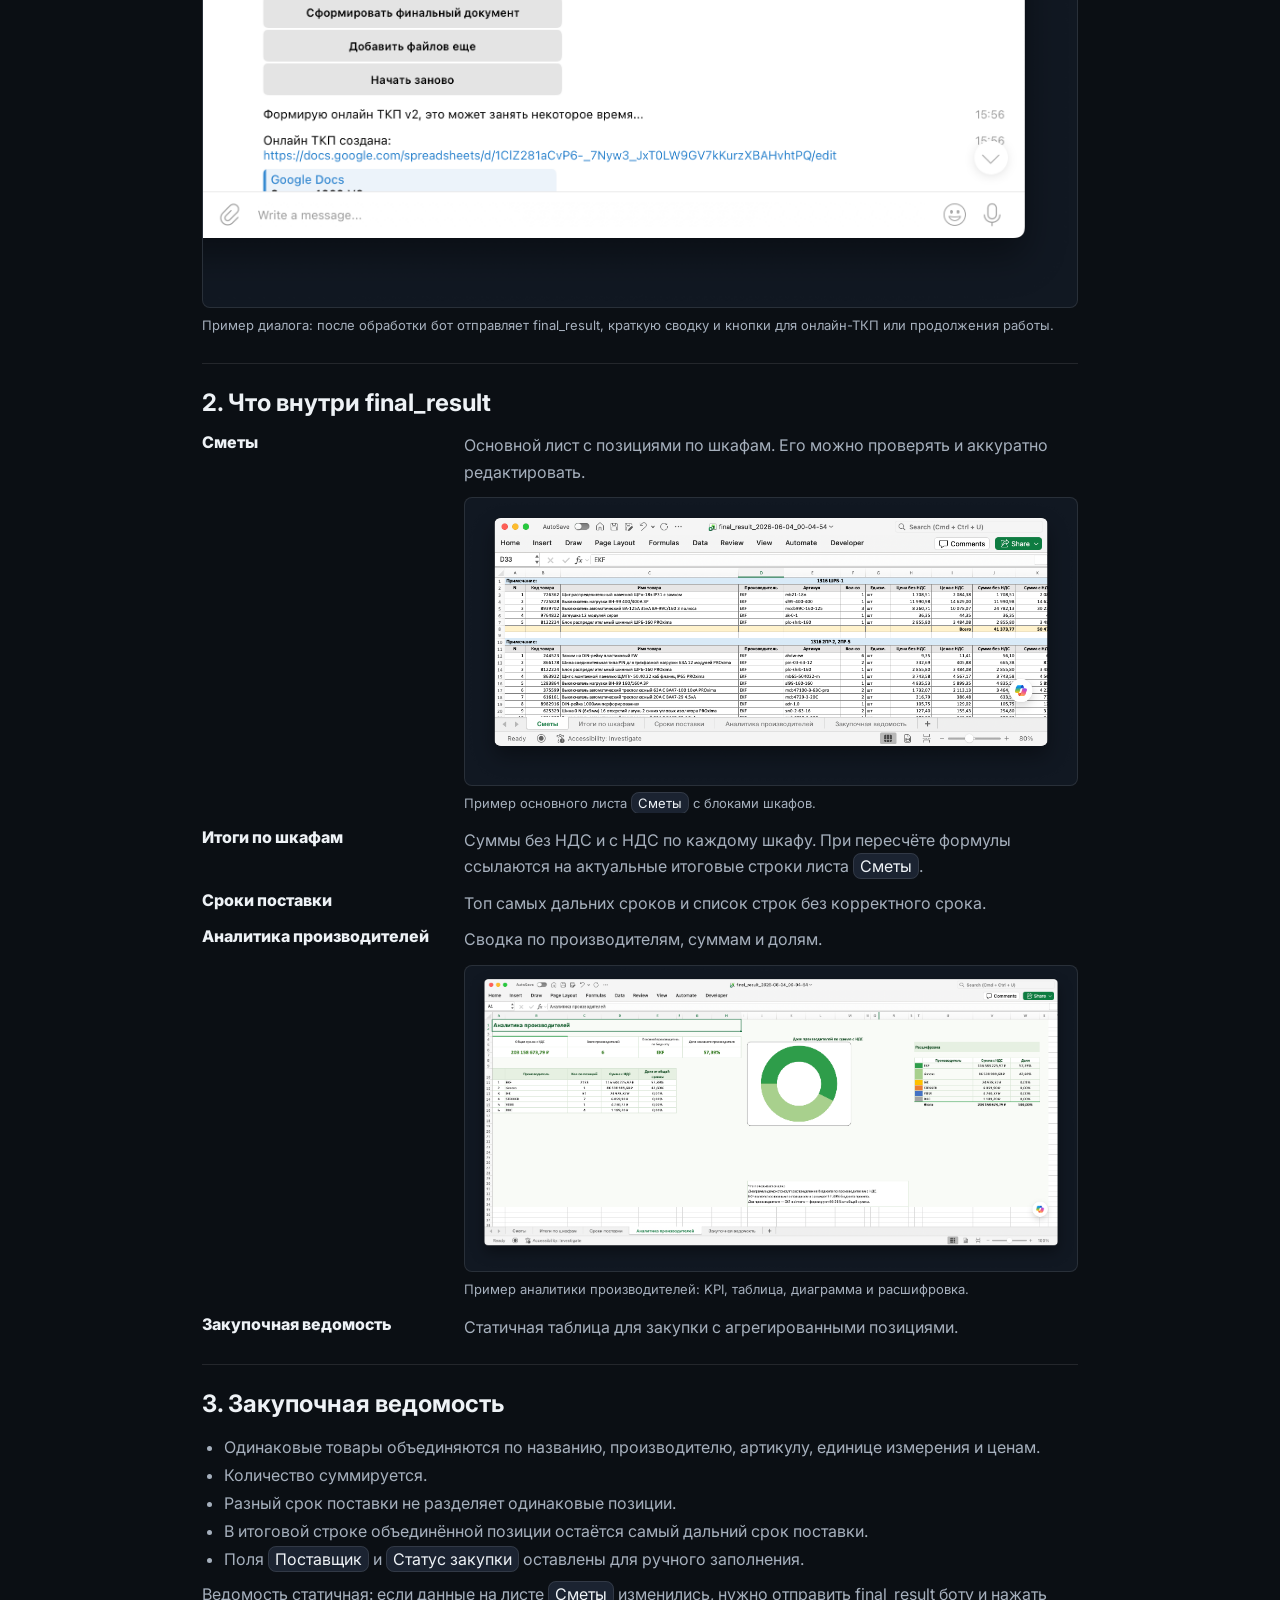
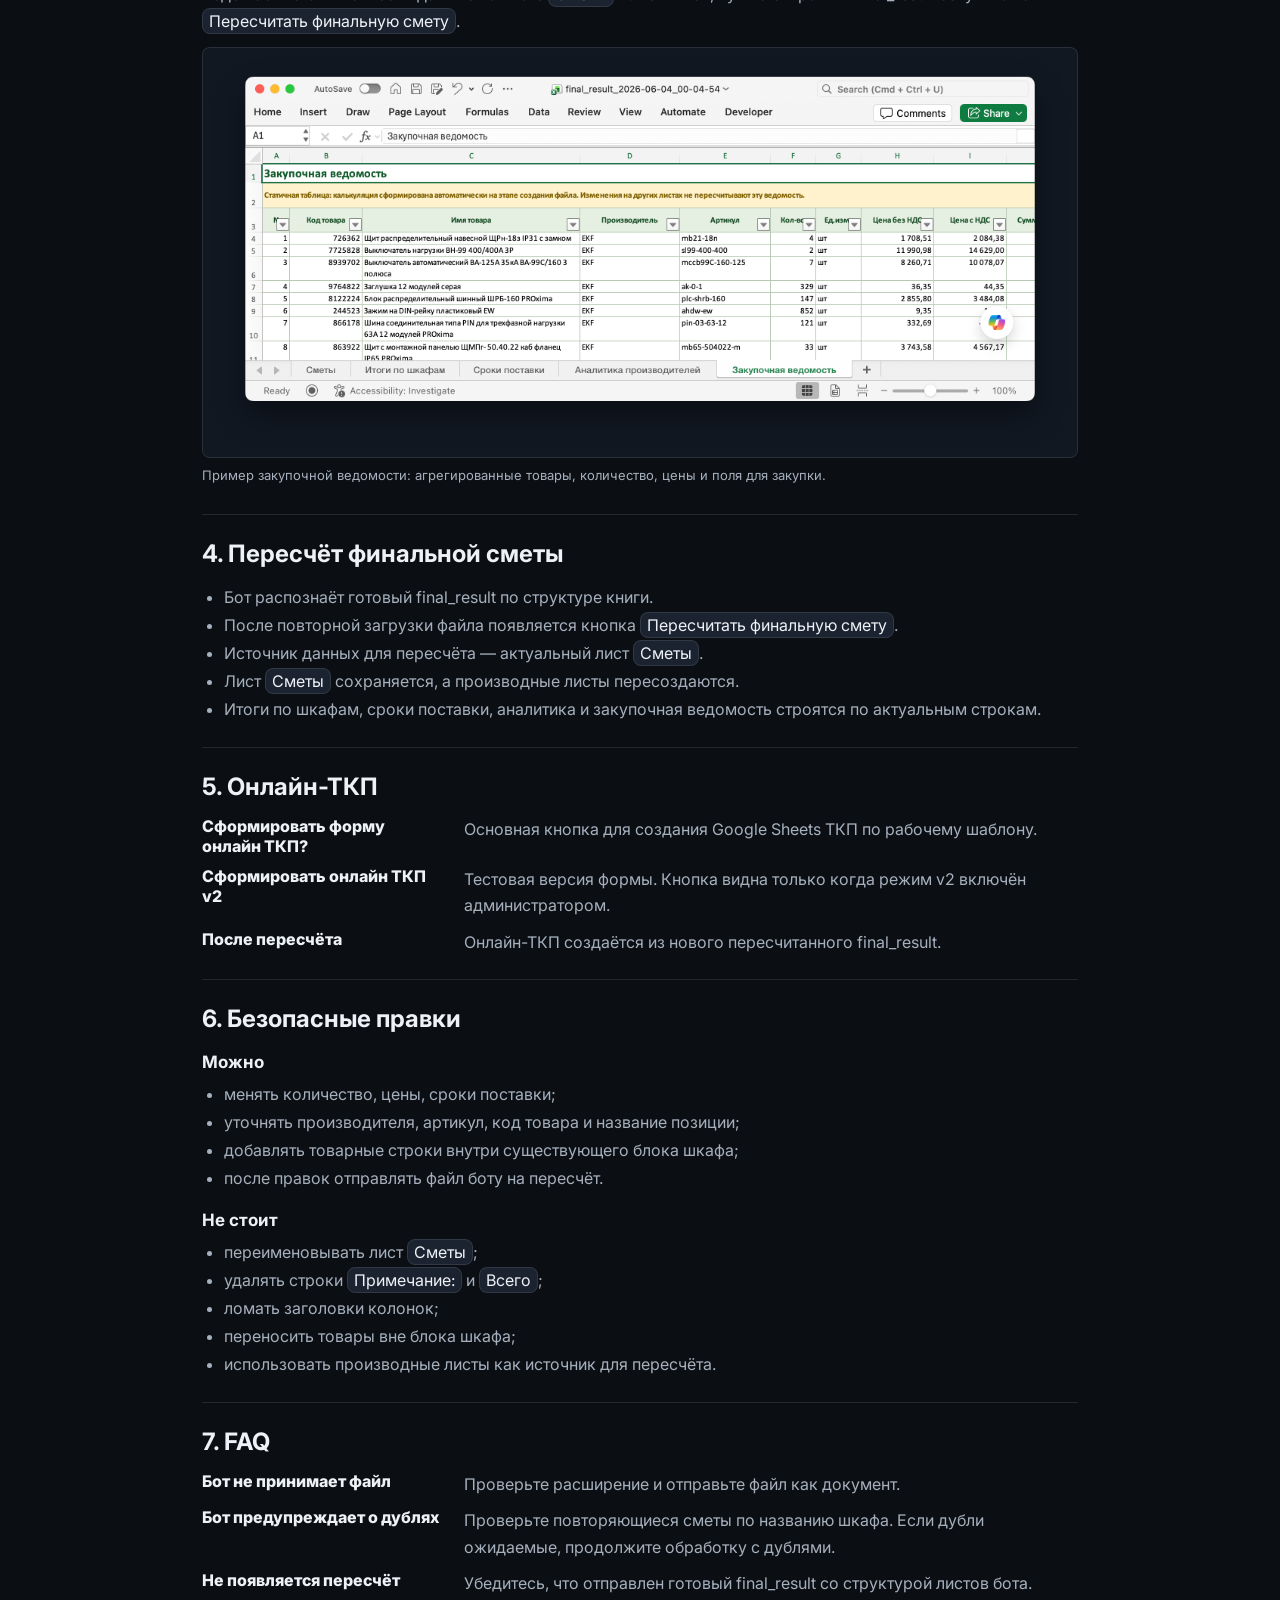
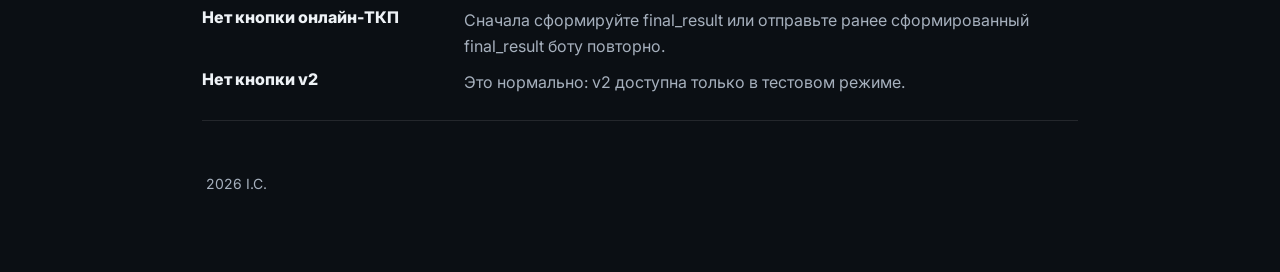
==== commit 98c4d583: "Add bot workflow screenshot to wiki" ====
--- a/bot.html
+++ b/bot.html
@@ -47,6 +47,10 @@
         <li>Проверьте результат. Если нужны ручные правки, внесите их на листе <span class="inline-code">Сметы</span> и отправьте файл боту повторно.</li>
       </ol>
       <p>Поддерживаются файлы <span class="inline-code">.xls</span>, <span class="inline-code">.xlsx</span>, <span class="inline-code">.xlsm</span> и ZIP-архивы с несколькими Excel-сметами.</p>
+      <figure class="wiki-screenshot">
+        <img src="assets/bot-final-smeta.png" alt="Диалог Telegram с @EMPR_smetaBot после формирования финальной сметы" loading="lazy" />
+        <figcaption>Пример диалога: после обработки бот отправляет final_result, краткую сводку и кнопки для онлайн-ТКП или продолжения работы.</figcaption>
+      </figure>
     </section>
 
     <section class="wiki-doc" id="result-file">
--- a/styles.css
+++ b/styles.css
@@ -197,14 +197,18 @@
 }
 .wiki-screenshot {
   margin: 12px 0 4px;
+  max-width: 100%;
+  overflow: hidden;
 }
 .wiki-screenshot img {
   display: block;
   width: 100%;
+  max-width: 100%;
   height: auto;
   border: 1px solid var(--line);
   border-radius: 8px;
   background: var(--bg-soft);
+  object-fit: contain;
 }
 .wiki-screenshot figcaption {
   margin-top: 8px;
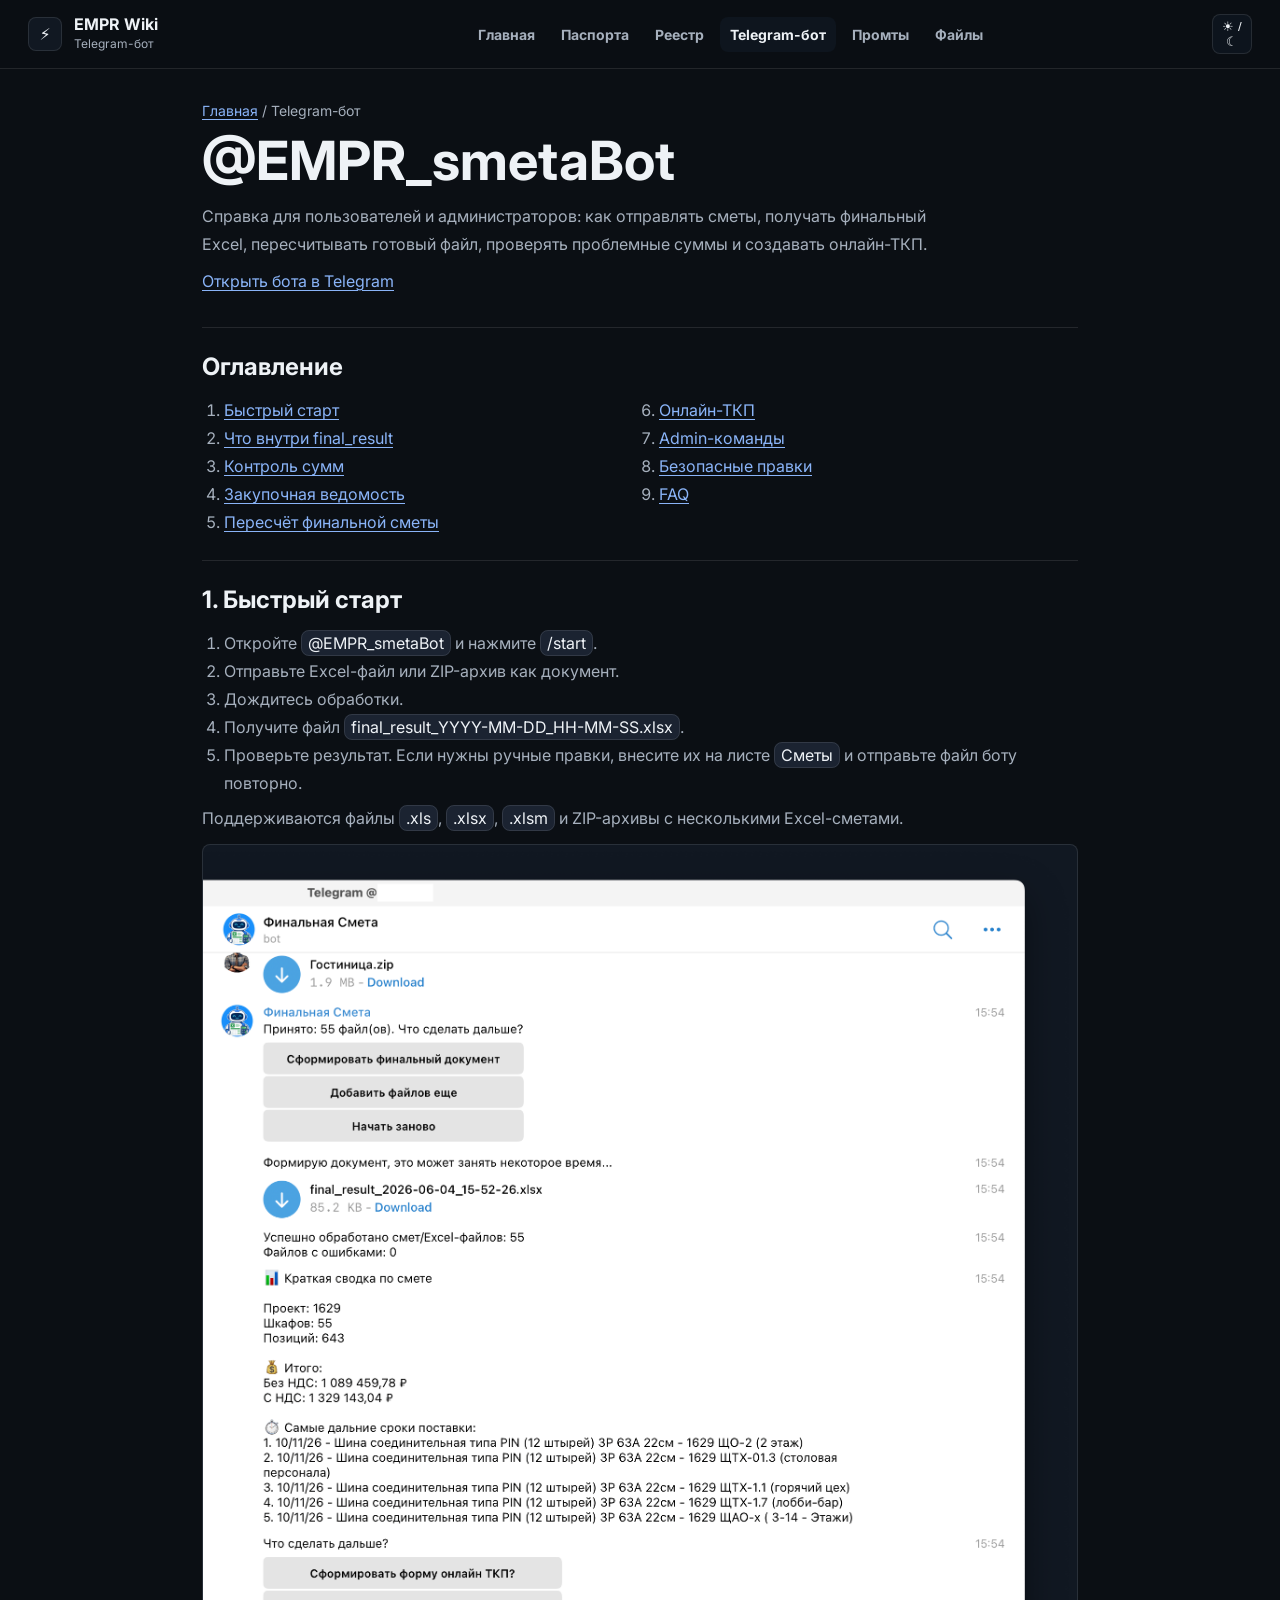
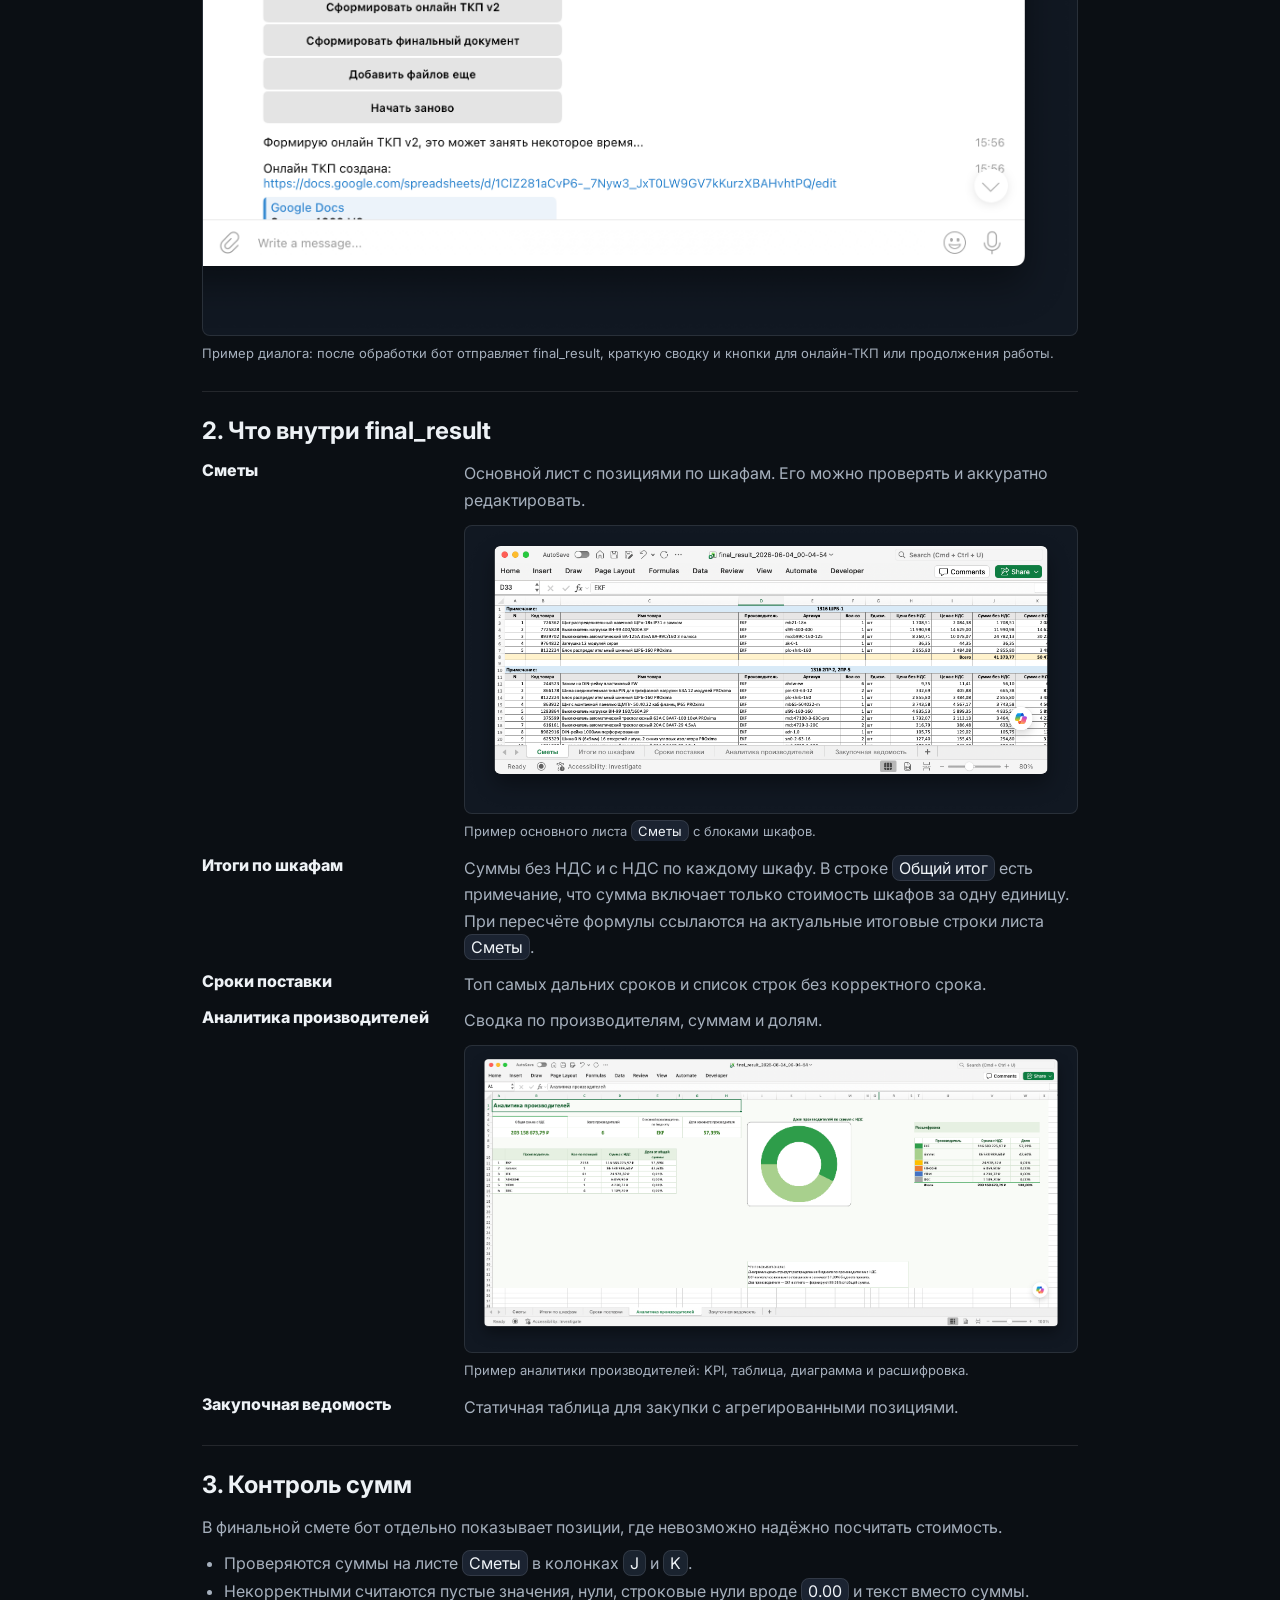
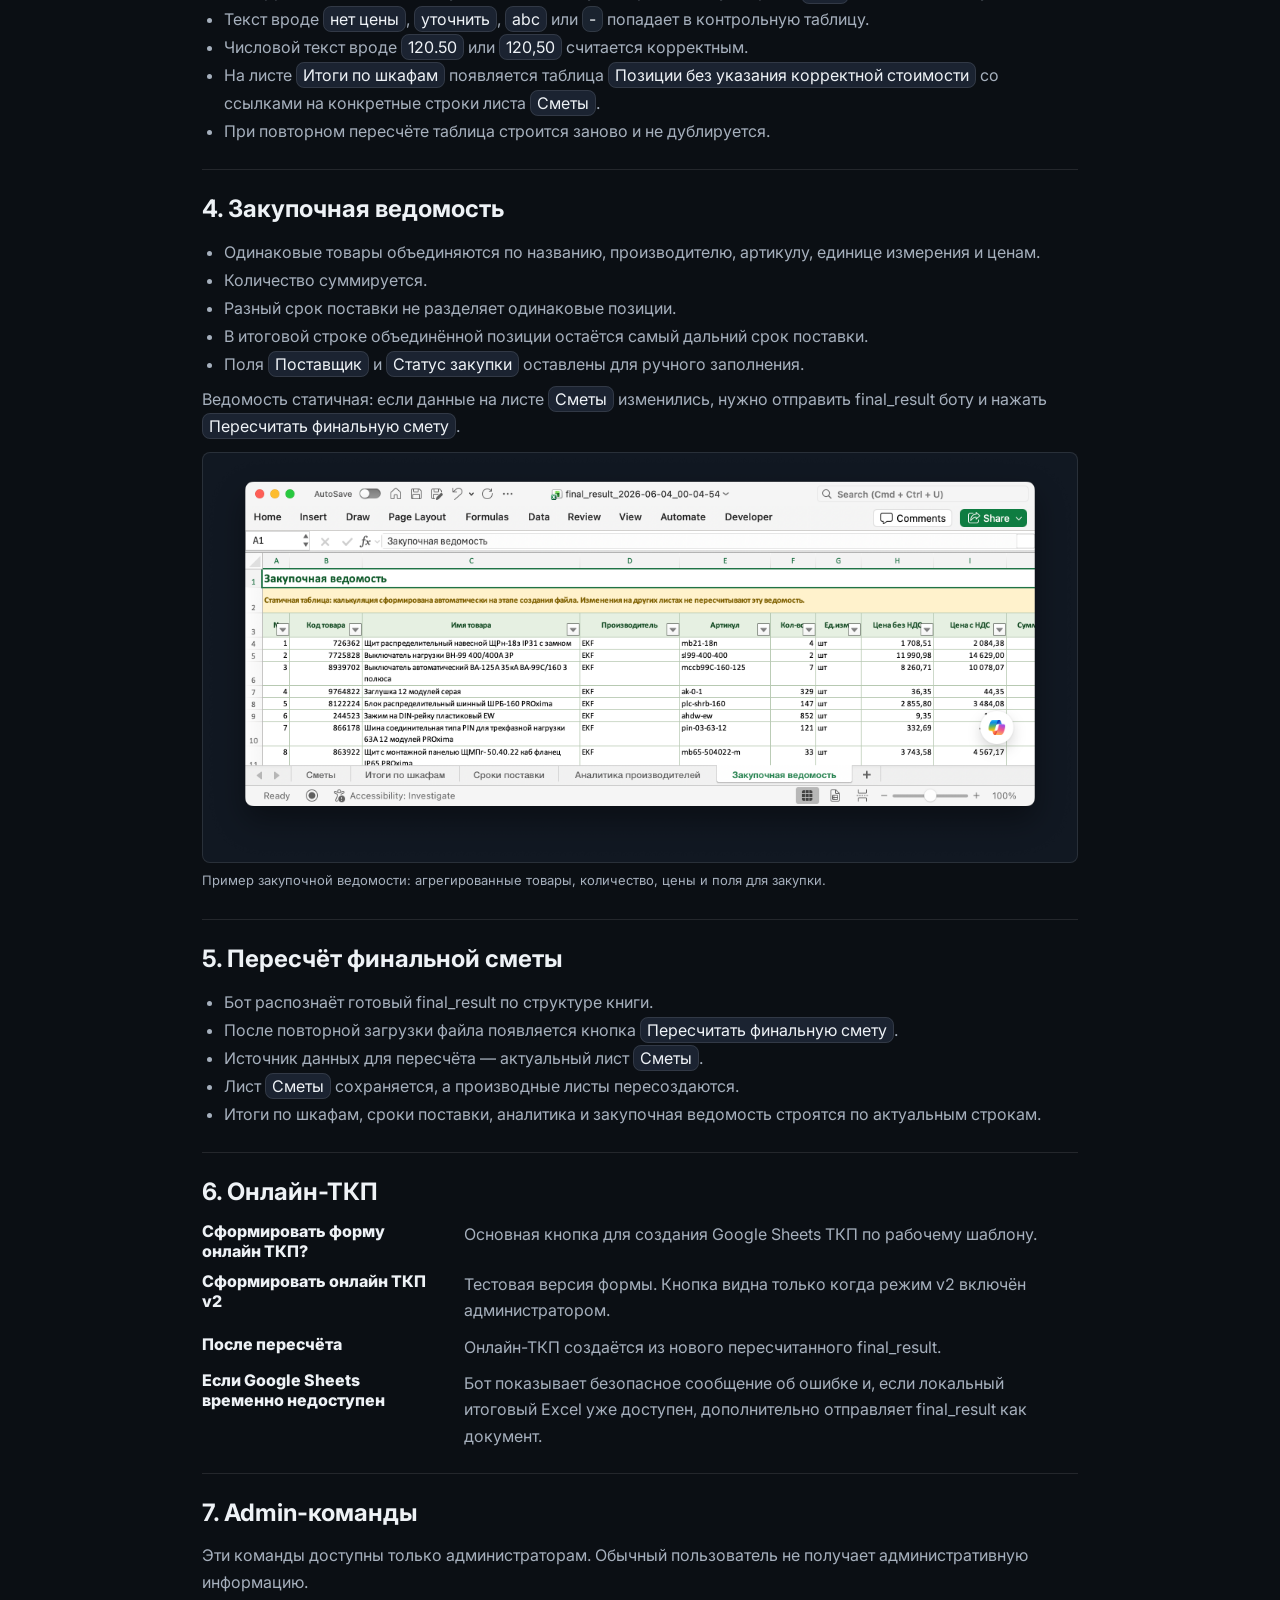
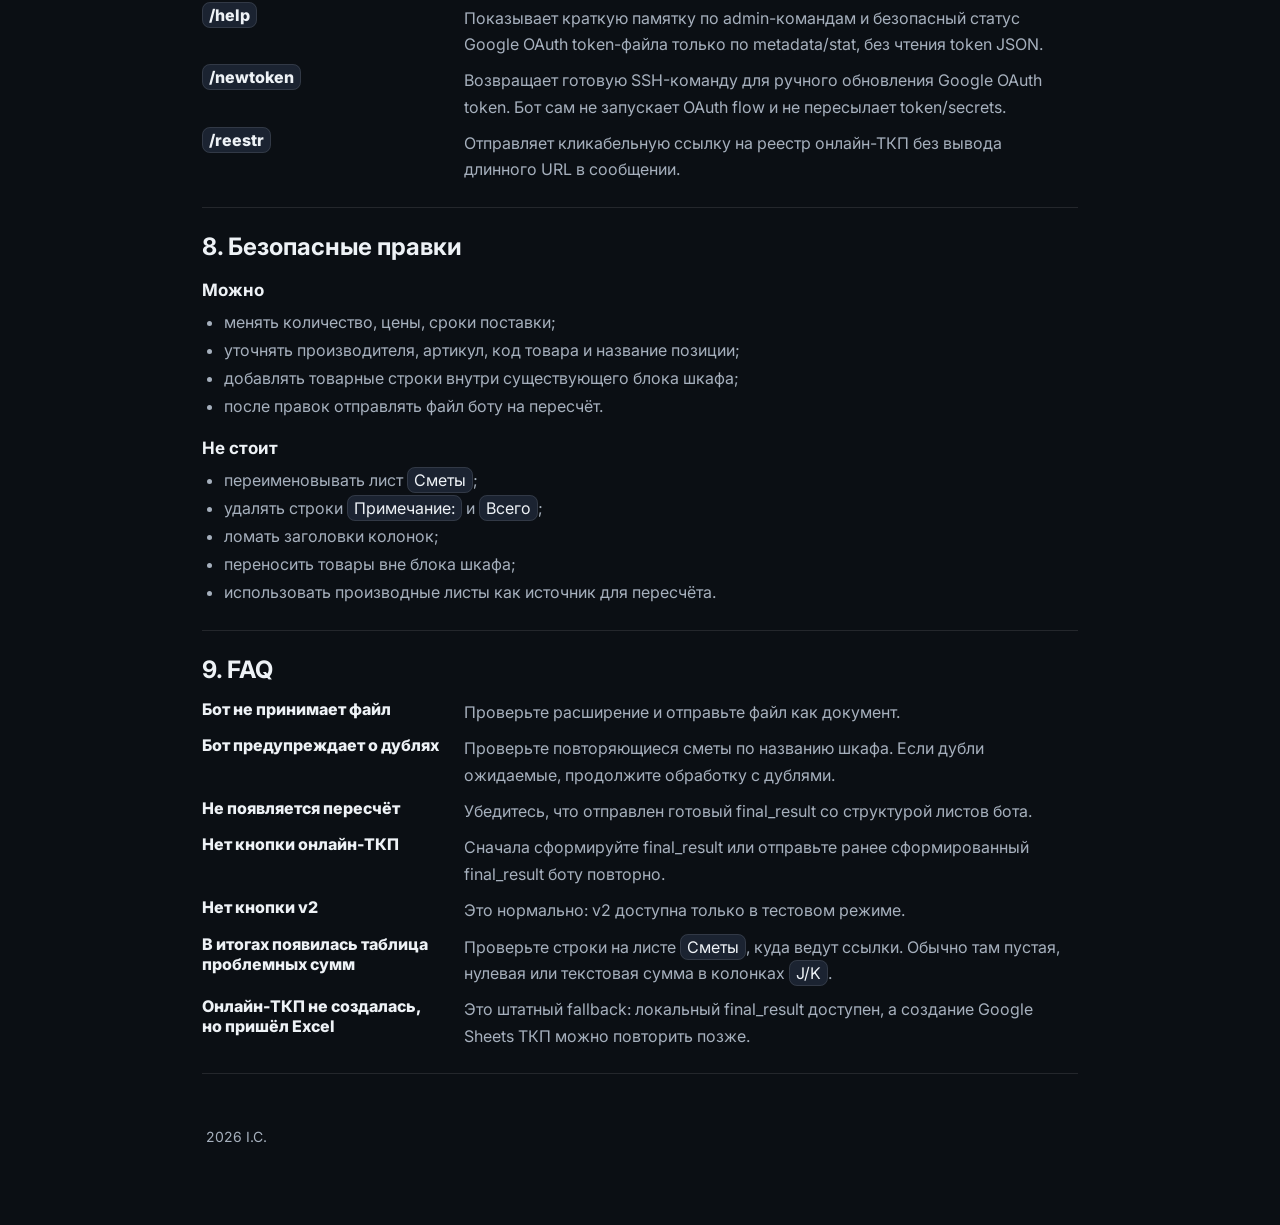
==== commit 820ed5bd: "Update bot wiki with latest features" ====
--- a/bot.html
+++ b/bot.html
@@ -3,7 +3,7 @@
 <head>
   <meta charset="utf-8" />
   <meta name="viewport" content="width=device-width, initial-scale=1" />
-  <meta name="description" content="Wiki-инструкция @EMPR_smetaBot: загрузка смет, final_result, пересчёт, закупочная ведомость и онлайн-ТКП." />
+  <meta name="description" content="Wiki-инструкция @EMPR_smetaBot: загрузка смет, final_result, пересчёт, контроль проблемных сумм, закупочная ведомость, онлайн-ТКП и admin-команды." />
   <title>@EMPR_smetaBot: wiki-инструкция</title>
   <link rel="preconnect" href="https://fonts.googleapis.com"><link rel="preconnect" href="https://fonts.gstatic.com" crossorigin>
   <link href="https://fonts.googleapis.com/css2?family=Inter:wght@400;500;600;700;800&family=JetBrains+Mono:wght@400;500;600&display=swap" rel="stylesheet">
@@ -20,7 +20,7 @@
     <header class="wiki-page-header">
       <p class="wiki-breadcrumb"><a href="index.html">Главная</a> / Telegram-бот</p>
       <h1>@EMPR_smetaBot</h1>
-      <p>Справка для пользователей: как отправлять сметы, получать финальный Excel, пересчитывать готовый файл и создавать онлайн-ТКП.</p>
+      <p>Справка для пользователей и администраторов: как отправлять сметы, получать финальный Excel, пересчитывать готовый файл, проверять проблемные суммы и создавать онлайн-ТКП.</p>
       <p><a href="https://t.me/EMPR_smetaBot" target="_blank" rel="noopener">Открыть бота в Telegram</a></p>
     </header>
 
@@ -29,9 +29,11 @@
       <ol>
         <li><a href="#quick-start">Быстрый старт</a></li>
         <li><a href="#result-file">Что внутри final_result</a></li>
+        <li><a href="#invalid-prices">Контроль сумм</a></li>
         <li><a href="#purchase-sheet">Закупочная ведомость</a></li>
         <li><a href="#recalculate">Пересчёт финальной сметы</a></li>
         <li><a href="#online-tkp">Онлайн-ТКП</a></li>
+        <li><a href="#admin-commands">Admin-команды</a></li>
         <li><a href="#safe-editing">Безопасные правки</a></li>
         <li><a href="#faq">FAQ</a></li>
       </ol>
@@ -65,7 +67,7 @@
           </figure>
         </dd>
         <dt>Итоги по шкафам</dt>
-        <dd>Суммы без НДС и с НДС по каждому шкафу. При пересчёте формулы ссылаются на актуальные итоговые строки листа <span class="inline-code">Сметы</span>.</dd>
+        <dd>Суммы без НДС и с НДС по каждому шкафу. В строке <span class="inline-code">Общий итог</span> есть примечание, что сумма включает только стоимость шкафов за одну единицу. При пересчёте формулы ссылаются на актуальные итоговые строки листа <span class="inline-code">Сметы</span>.</dd>
         <dt>Сроки поставки</dt>
         <dd>Топ самых дальних сроков и список строк без корректного срока.</dd>
         <dt>Аналитика производителей</dt>
@@ -81,8 +83,21 @@
       </dl>
     </section>
 
+    <section class="wiki-doc" id="invalid-prices">
+      <h2>3. Контроль сумм</h2>
+      <p>В финальной смете бот отдельно показывает позиции, где невозможно надёжно посчитать стоимость.</p>
+      <ul class="wiki-plain-list">
+        <li>Проверяются суммы на листе <span class="inline-code">Сметы</span> в колонках <span class="inline-code">J</span> и <span class="inline-code">K</span>.</li>
+        <li>Некорректными считаются пустые значения, нули, строковые нули вроде <span class="inline-code">0.00</span> и текст вместо суммы.</li>
+        <li>Текст вроде <span class="inline-code">нет цены</span>, <span class="inline-code">уточнить</span>, <span class="inline-code">abc</span> или <span class="inline-code">-</span> попадает в контрольную таблицу.</li>
+        <li>Числовой текст вроде <span class="inline-code">120.50</span> или <span class="inline-code">120,50</span> считается корректным.</li>
+        <li>На листе <span class="inline-code">Итоги по шкафам</span> появляется таблица <span class="inline-code">Позиции без указания корректной стоимости</span> со ссылками на конкретные строки листа <span class="inline-code">Сметы</span>.</li>
+        <li>При повторном пересчёте таблица строится заново и не дублируется.</li>
+      </ul>
+    </section>
+
     <section class="wiki-doc" id="purchase-sheet">
-      <h2>3. Закупочная ведомость</h2>
+      <h2>4. Закупочная ведомость</h2>
       <ul class="wiki-plain-list">
         <li>Одинаковые товары объединяются по названию, производителю, артикулу, единице измерения и ценам.</li>
         <li>Количество суммируется.</li>
@@ -98,7 +113,7 @@
     </section>
 
     <section class="wiki-doc" id="recalculate">
-      <h2>4. Пересчёт финальной сметы</h2>
+      <h2>5. Пересчёт финальной сметы</h2>
       <ul class="wiki-plain-list">
         <li>Бот распознаёт готовый final_result по структуре книги.</li>
         <li>После повторной загрузки файла появляется кнопка <span class="inline-code">Пересчитать финальную смету</span>.</li>
@@ -109,7 +124,7 @@
     </section>
 
     <section class="wiki-doc" id="online-tkp">
-      <h2>5. Онлайн-ТКП</h2>
+      <h2>6. Онлайн-ТКП</h2>
       <dl class="wiki-def-list">
         <dt>Сформировать форму онлайн ТКП?</dt>
         <dd>Основная кнопка для создания Google Sheets ТКП по рабочему шаблону.</dd>
@@ -117,11 +132,26 @@
         <dd>Тестовая версия формы. Кнопка видна только когда режим v2 включён администратором.</dd>
         <dt>После пересчёта</dt>
         <dd>Онлайн-ТКП создаётся из нового пересчитанного final_result.</dd>
+        <dt>Если Google Sheets временно недоступен</dt>
+        <dd>Бот показывает безопасное сообщение об ошибке и, если локальный итоговый Excel уже доступен, дополнительно отправляет final_result как документ.</dd>
+      </dl>
+    </section>
+
+    <section class="wiki-doc" id="admin-commands">
+      <h2>7. Admin-команды</h2>
+      <p>Эти команды доступны только администраторам. Обычный пользователь не получает административную информацию.</p>
+      <dl class="wiki-def-list">
+        <dt><span class="inline-code">/help</span></dt>
+        <dd>Показывает краткую памятку по admin-командам и безопасный статус Google OAuth token-файла только по metadata/stat, без чтения token JSON.</dd>
+        <dt><span class="inline-code">/newtoken</span></dt>
+        <dd>Возвращает готовую SSH-команду для ручного обновления Google OAuth token. Бот сам не запускает OAuth flow и не пересылает token/secrets.</dd>
+        <dt><span class="inline-code">/reestr</span></dt>
+        <dd>Отправляет кликабельную ссылку на реестр онлайн-ТКП без вывода длинного URL в сообщении.</dd>
       </dl>
     </section>
 
     <section class="wiki-doc" id="safe-editing">
-      <h2>6. Безопасные правки</h2>
+      <h2>8. Безопасные правки</h2>
       <h3>Можно</h3>
       <ul class="wiki-plain-list">
         <li>менять количество, цены, сроки поставки;</li>
@@ -140,7 +170,7 @@
     </section>
 
     <section class="wiki-doc" id="faq">
-      <h2>7. FAQ</h2>
+      <h2>9. FAQ</h2>
       <dl class="wiki-def-list">
         <dt>Бот не принимает файл</dt>
         <dd>Проверьте расширение и отправьте файл как документ.</dd>
@@ -152,6 +182,10 @@
         <dd>Сначала сформируйте final_result или отправьте ранее сформированный final_result боту повторно.</dd>
         <dt>Нет кнопки v2</dt>
         <dd>Это нормально: v2 доступна только в тестовом режиме.</dd>
+        <dt>В итогах появилась таблица проблемных сумм</dt>
+        <dd>Проверьте строки на листе <span class="inline-code">Сметы</span>, куда ведут ссылки. Обычно там пустая, нулевая или текстовая сумма в колонках <span class="inline-code">J/K</span>.</dd>
+        <dt>Онлайн-ТКП не создалась, но пришёл Excel</dt>
+        <dd>Это штатный fallback: локальный final_result доступен, а создание Google Sheets ТКП можно повторить позже.</dd>
       </dl>
     </section>
 
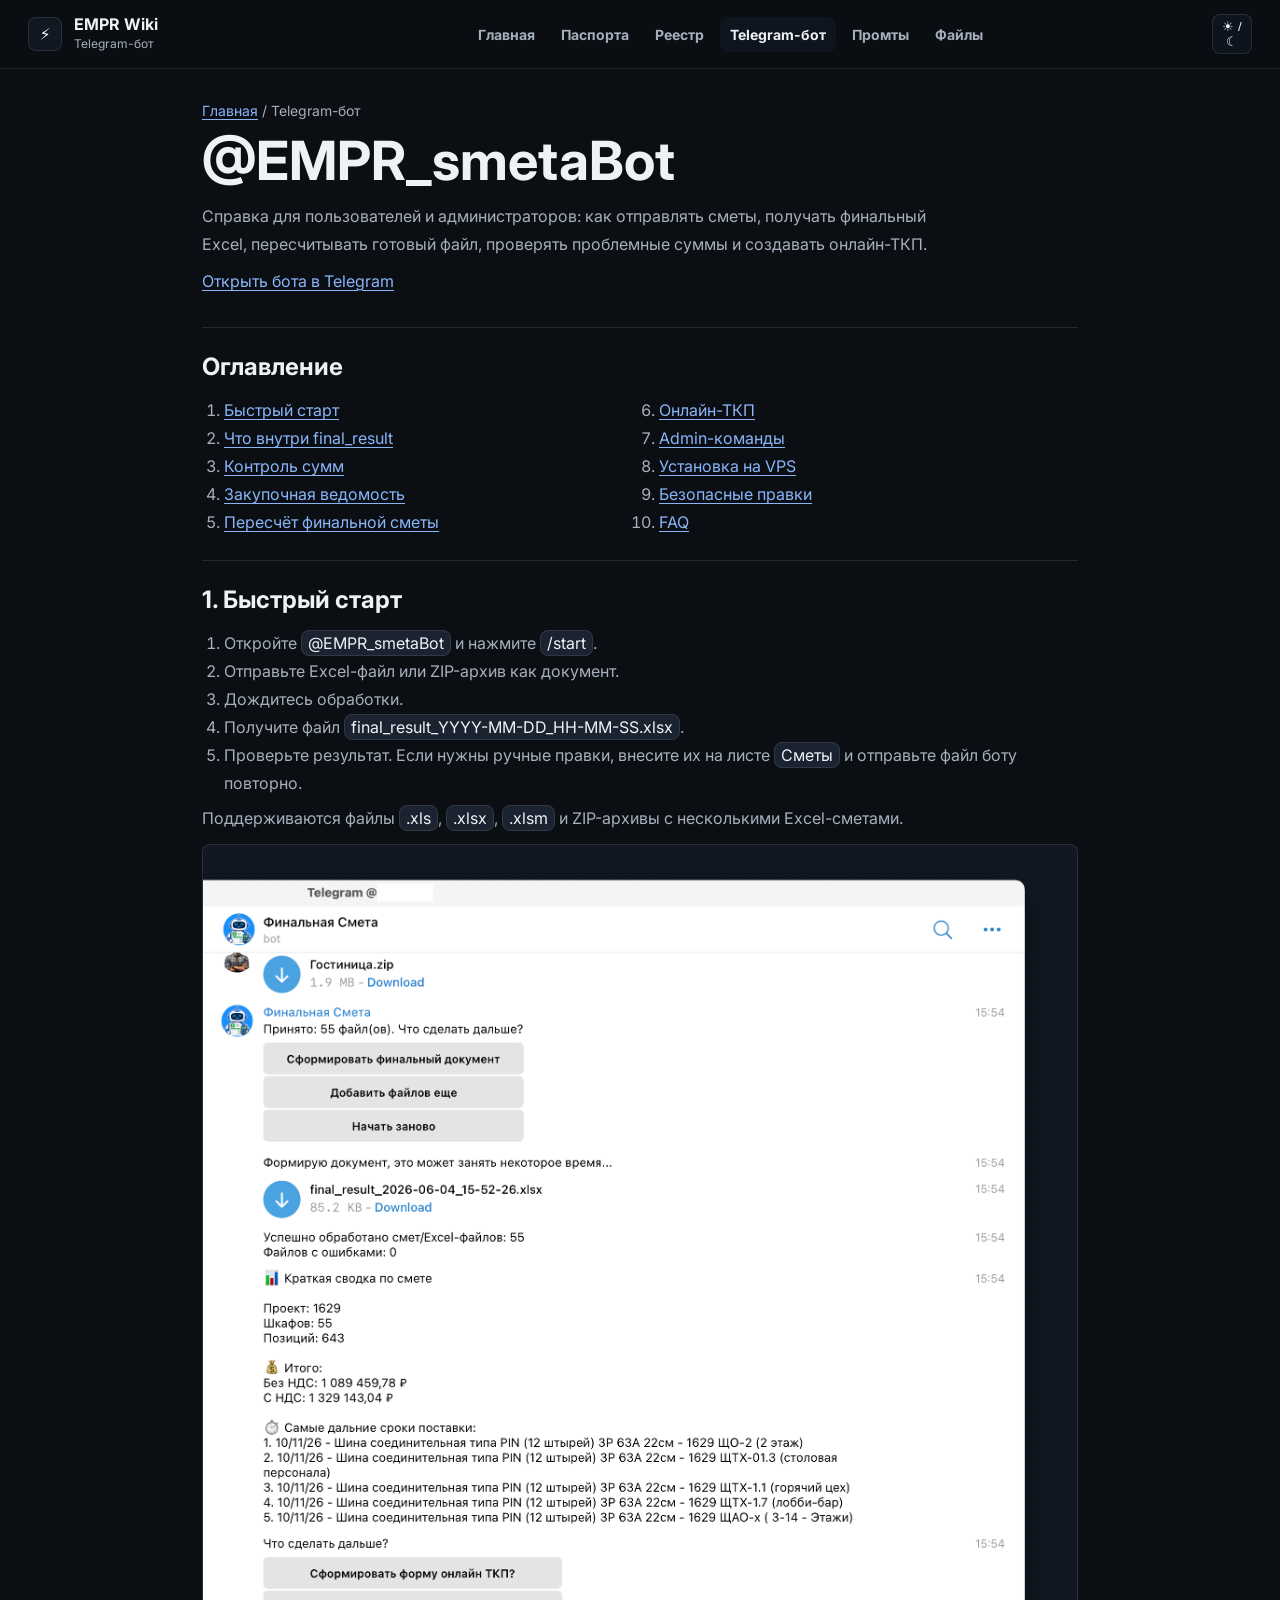
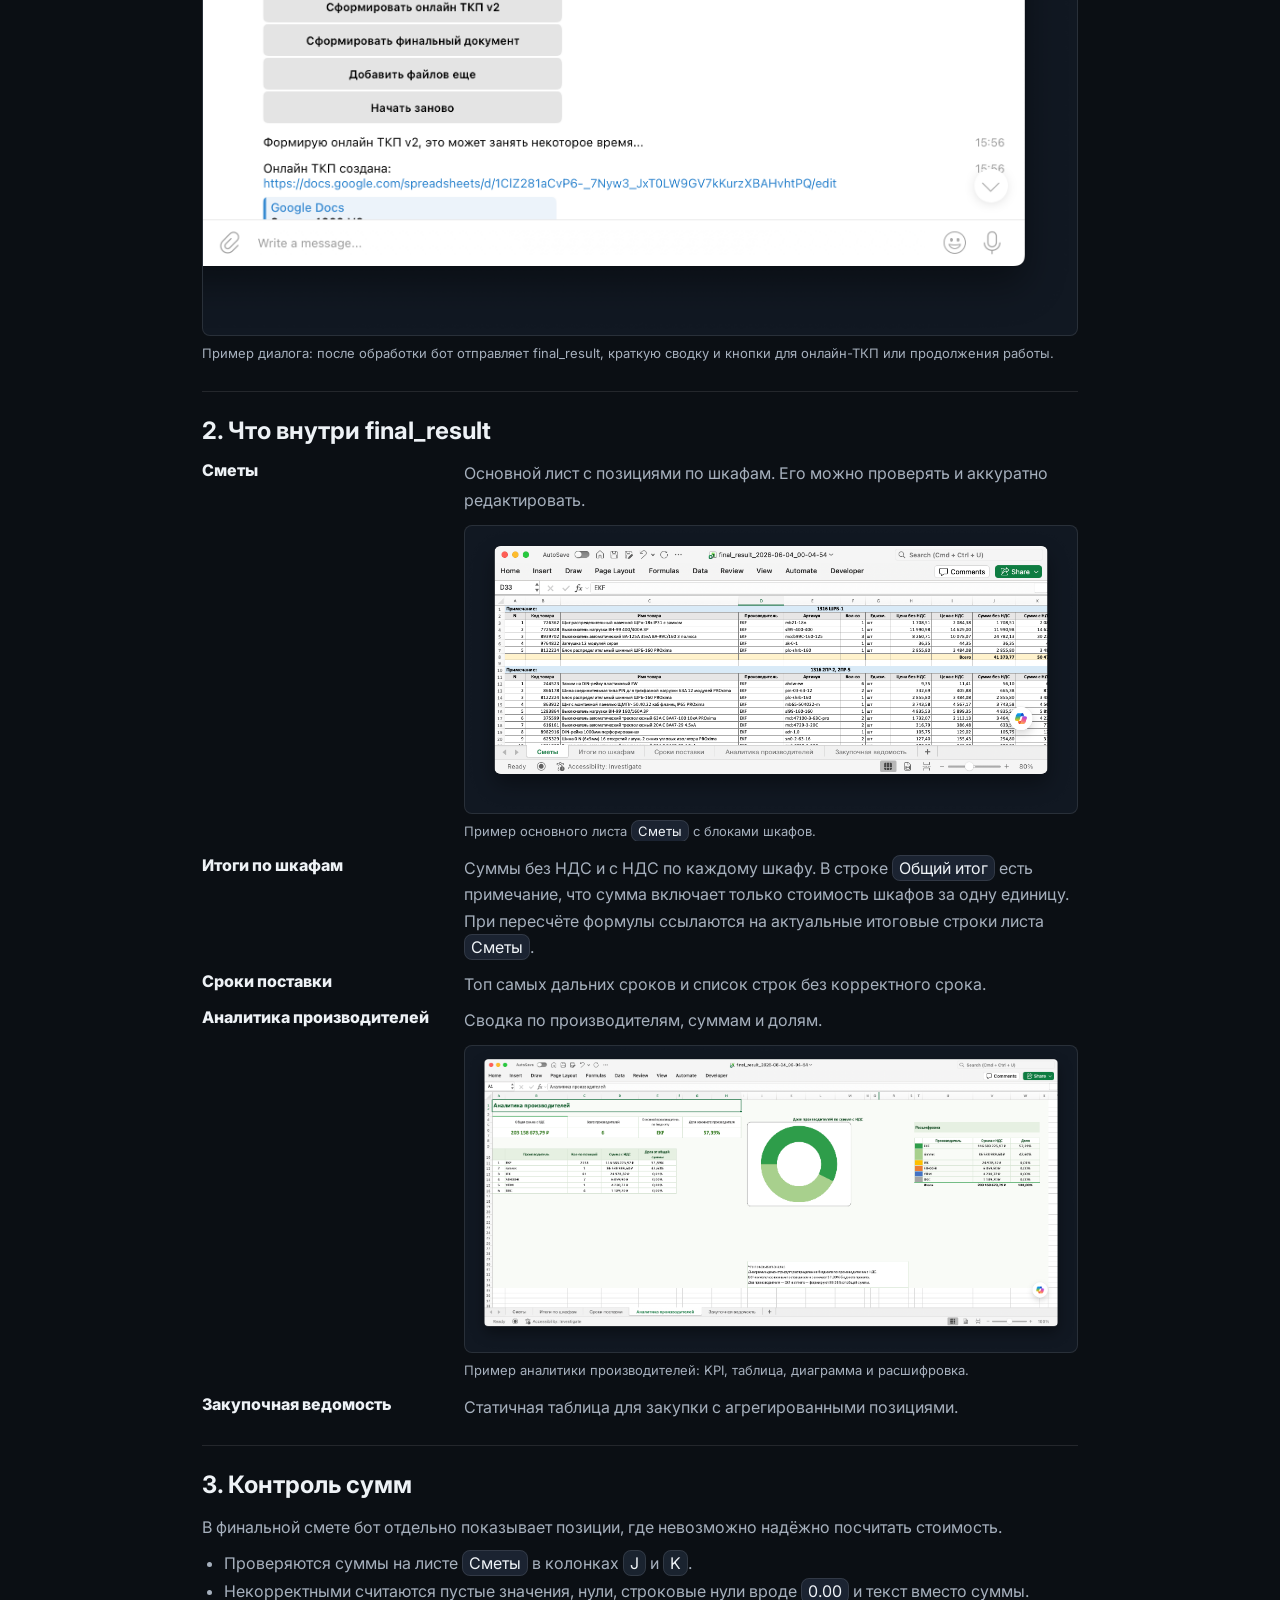
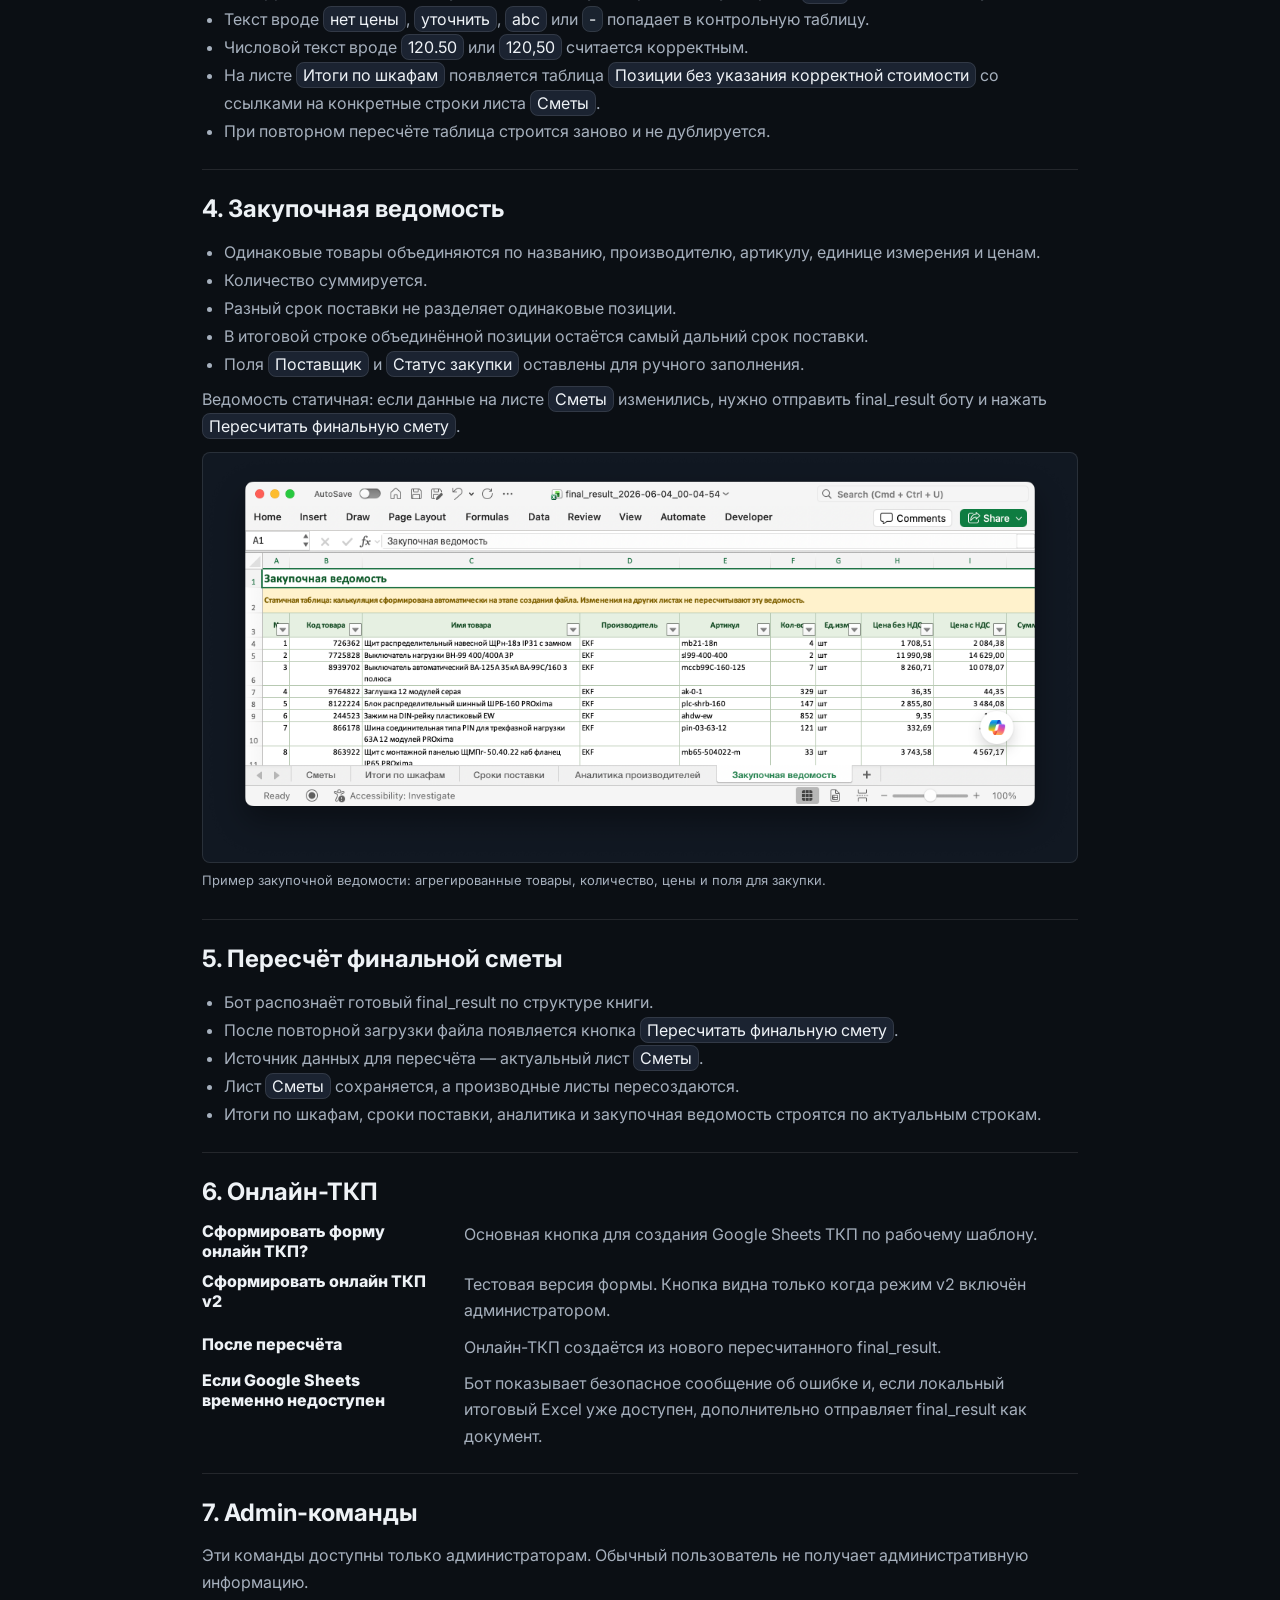
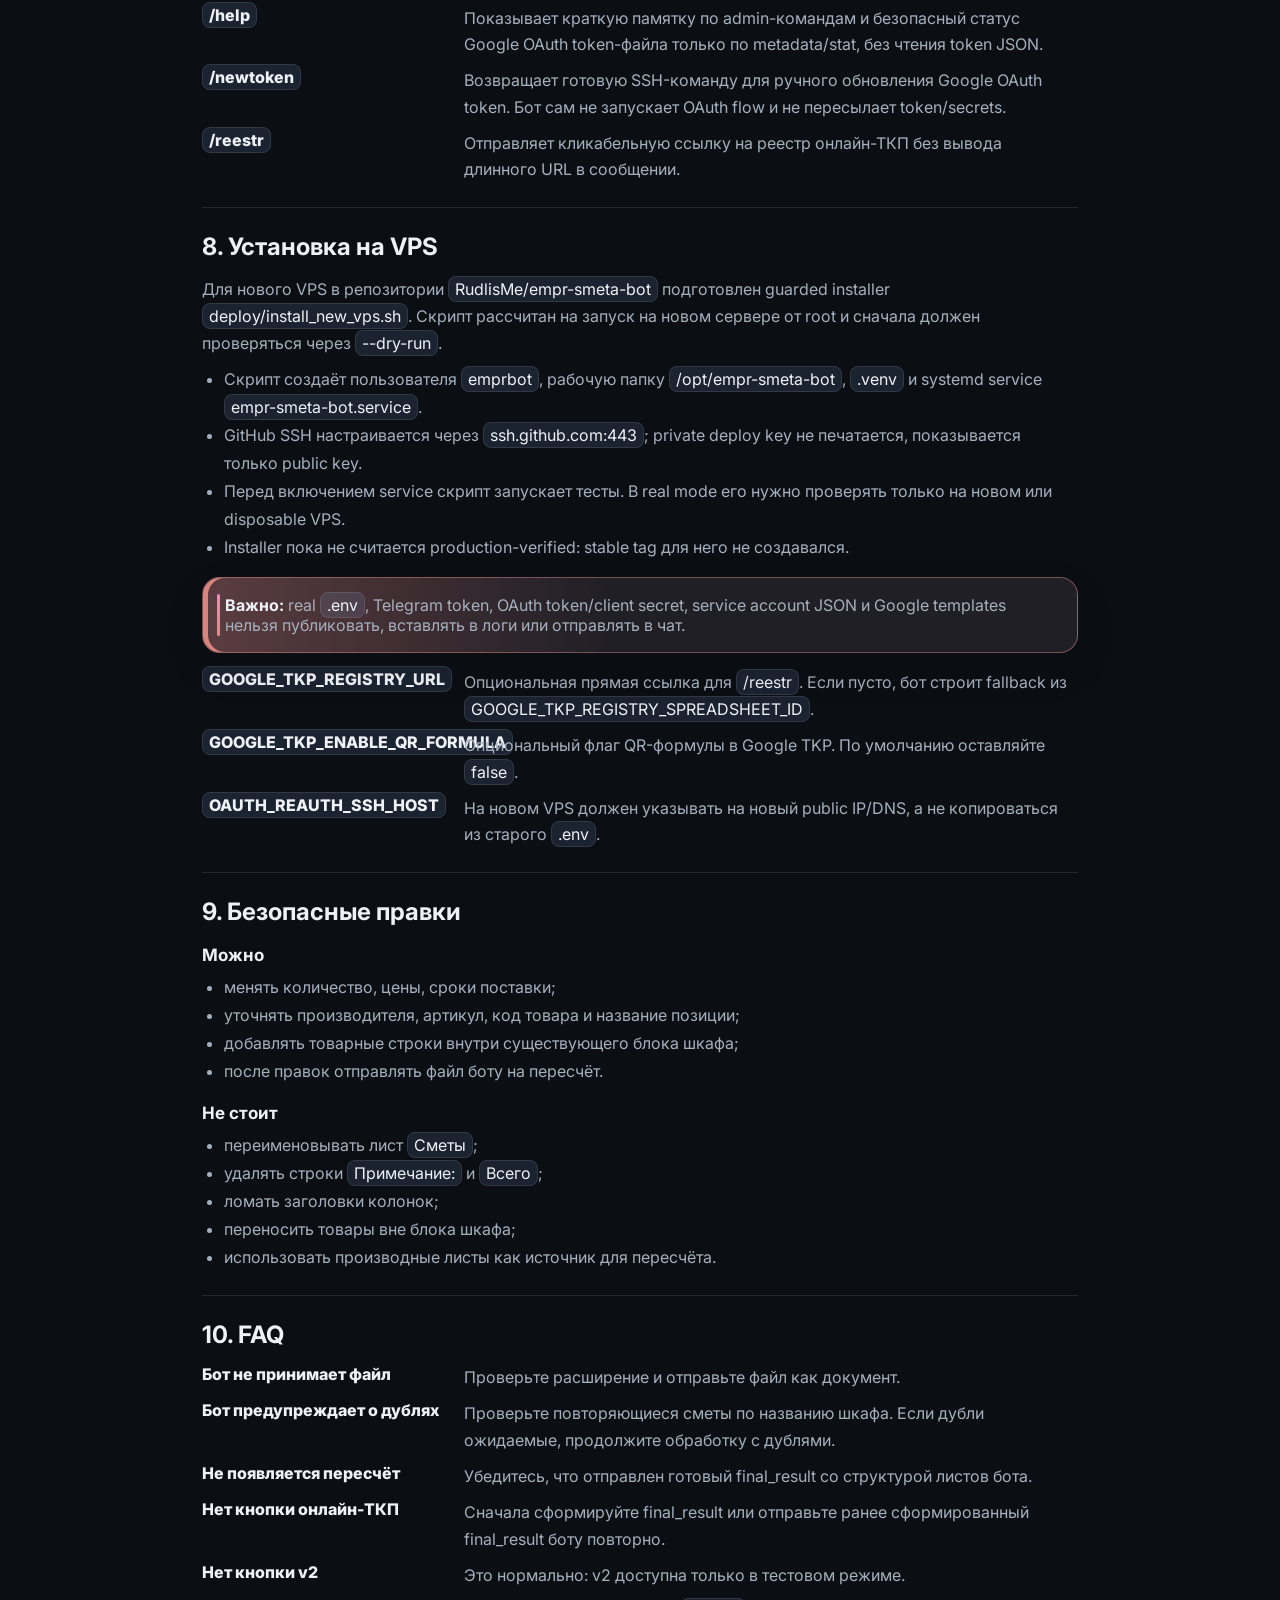
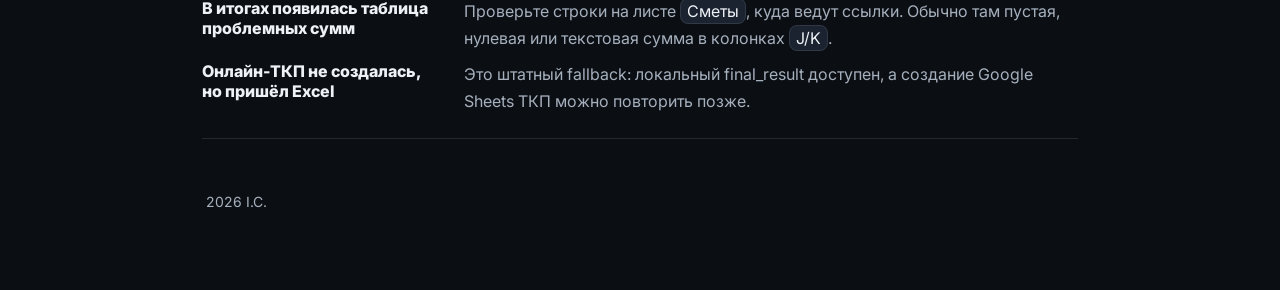
==== commit be482038: "Document EMPR smeta bot installer on site" ====
--- a/bot.html
+++ b/bot.html
@@ -34,6 +34,7 @@
         <li><a href="#recalculate">Пересчёт финальной сметы</a></li>
         <li><a href="#online-tkp">Онлайн-ТКП</a></li>
         <li><a href="#admin-commands">Admin-команды</a></li>
+        <li><a href="#install">Установка на VPS</a></li>
         <li><a href="#safe-editing">Безопасные правки</a></li>
         <li><a href="#faq">FAQ</a></li>
       </ol>
@@ -150,8 +151,28 @@
       </dl>
     </section>
 
+    <section class="wiki-doc" id="install">
+      <h2>8. Установка на VPS</h2>
+      <p>Для нового VPS в репозитории <span class="inline-code">RudlisMe/empr-smeta-bot</span> подготовлен guarded installer <span class="inline-code">deploy/install_new_vps.sh</span>. Скрипт рассчитан на запуск на новом сервере от root и сначала должен проверяться через <span class="inline-code">--dry-run</span>.</p>
+      <ul class="wiki-plain-list">
+        <li>Скрипт создаёт пользователя <span class="inline-code">emprbot</span>, рабочую папку <span class="inline-code">/opt/empr-smeta-bot</span>, <span class="inline-code">.venv</span> и systemd service <span class="inline-code">empr-smeta-bot.service</span>.</li>
+        <li>GitHub SSH настраивается через <span class="inline-code">ssh.github.com:443</span>; private deploy key не печатается, показывается только public key.</li>
+        <li>Перед включением service скрипт запускает тесты. В real mode его нужно проверять только на новом или disposable VPS.</li>
+        <li>Installer пока не считается production-verified: stable tag для него не создавался.</li>
+      </ul>
+      <div class="notice"><strong>Важно:</strong> real <span class="inline-code">.env</span>, Telegram token, OAuth token/client secret, service account JSON и Google templates нельзя публиковать, вставлять в логи или отправлять в чат.</div>
+      <dl class="wiki-def-list">
+        <dt><span class="inline-code">GOOGLE_TKP_REGISTRY_URL</span></dt>
+        <dd>Опциональная прямая ссылка для <span class="inline-code">/reestr</span>. Если пусто, бот строит fallback из <span class="inline-code">GOOGLE_TKP_REGISTRY_SPREADSHEET_ID</span>.</dd>
+        <dt><span class="inline-code">GOOGLE_TKP_ENABLE_QR_FORMULA</span></dt>
+        <dd>Опциональный флаг QR-формулы в Google TKP. По умолчанию оставляйте <span class="inline-code">false</span>.</dd>
+        <dt><span class="inline-code">OAUTH_REAUTH_SSH_HOST</span></dt>
+        <dd>На новом VPS должен указывать на новый public IP/DNS, а не копироваться из старого <span class="inline-code">.env</span>.</dd>
+      </dl>
+    </section>
+
     <section class="wiki-doc" id="safe-editing">
-      <h2>8. Безопасные правки</h2>
+      <h2>9. Безопасные правки</h2>
       <h3>Можно</h3>
       <ul class="wiki-plain-list">
         <li>менять количество, цены, сроки поставки;</li>
@@ -170,7 +191,7 @@
     </section>
 
     <section class="wiki-doc" id="faq">
-      <h2>9. FAQ</h2>
+      <h2>10. FAQ</h2>
       <dl class="wiki-def-list">
         <dt>Бот не принимает файл</dt>
         <dd>Проверьте расширение и отправьте файл как документ.</dd>
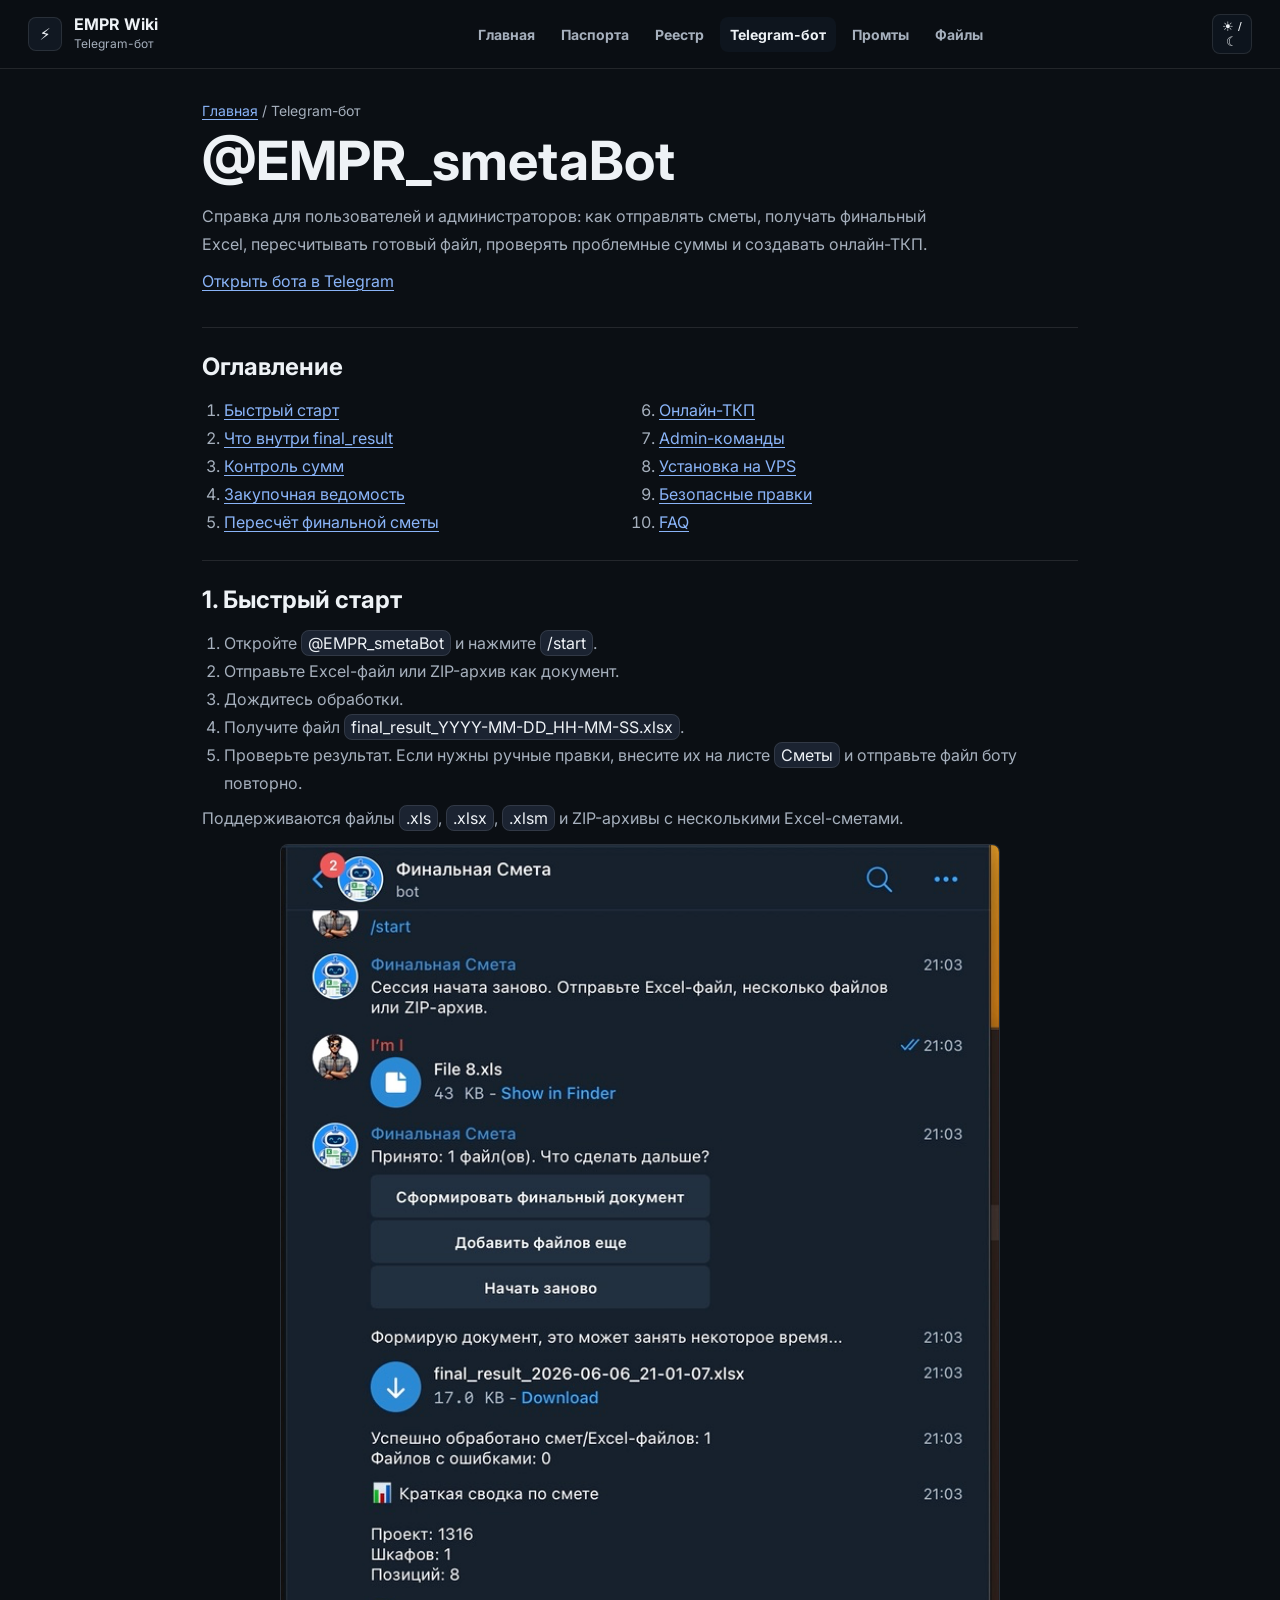
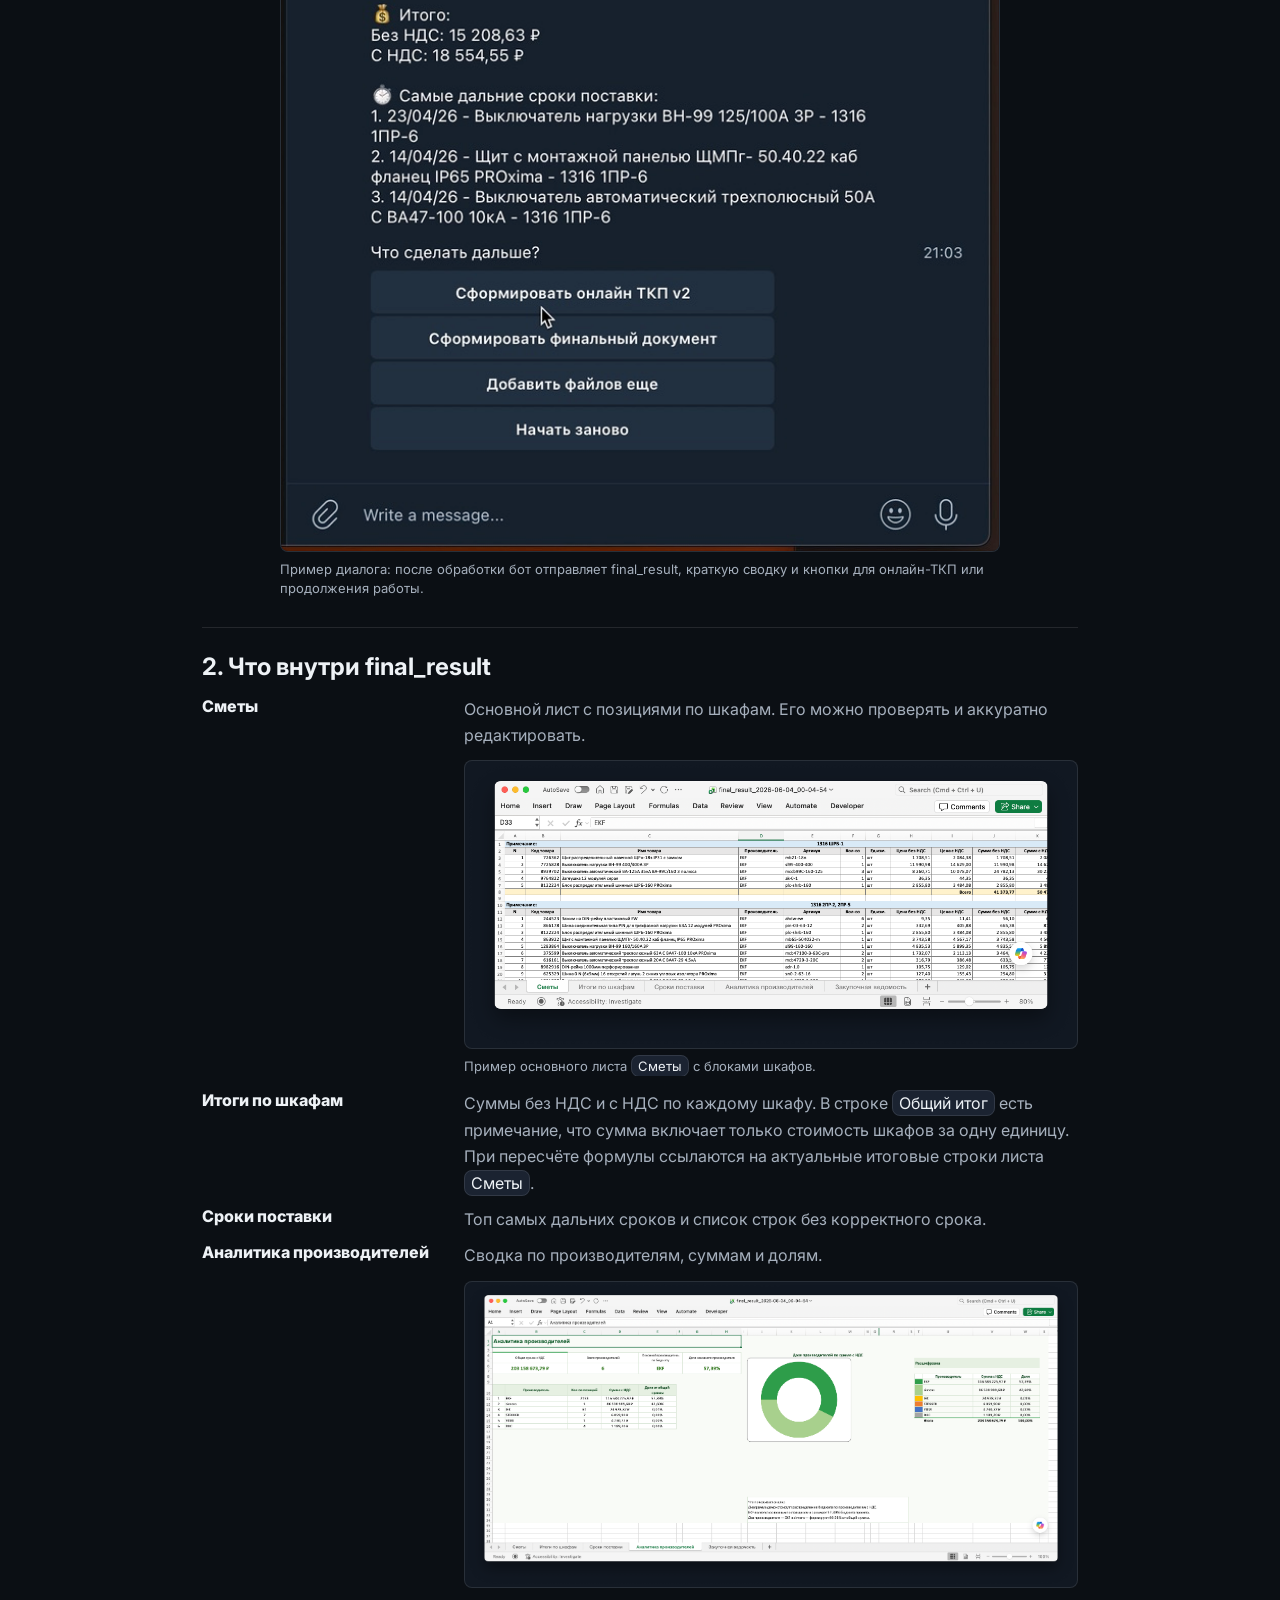
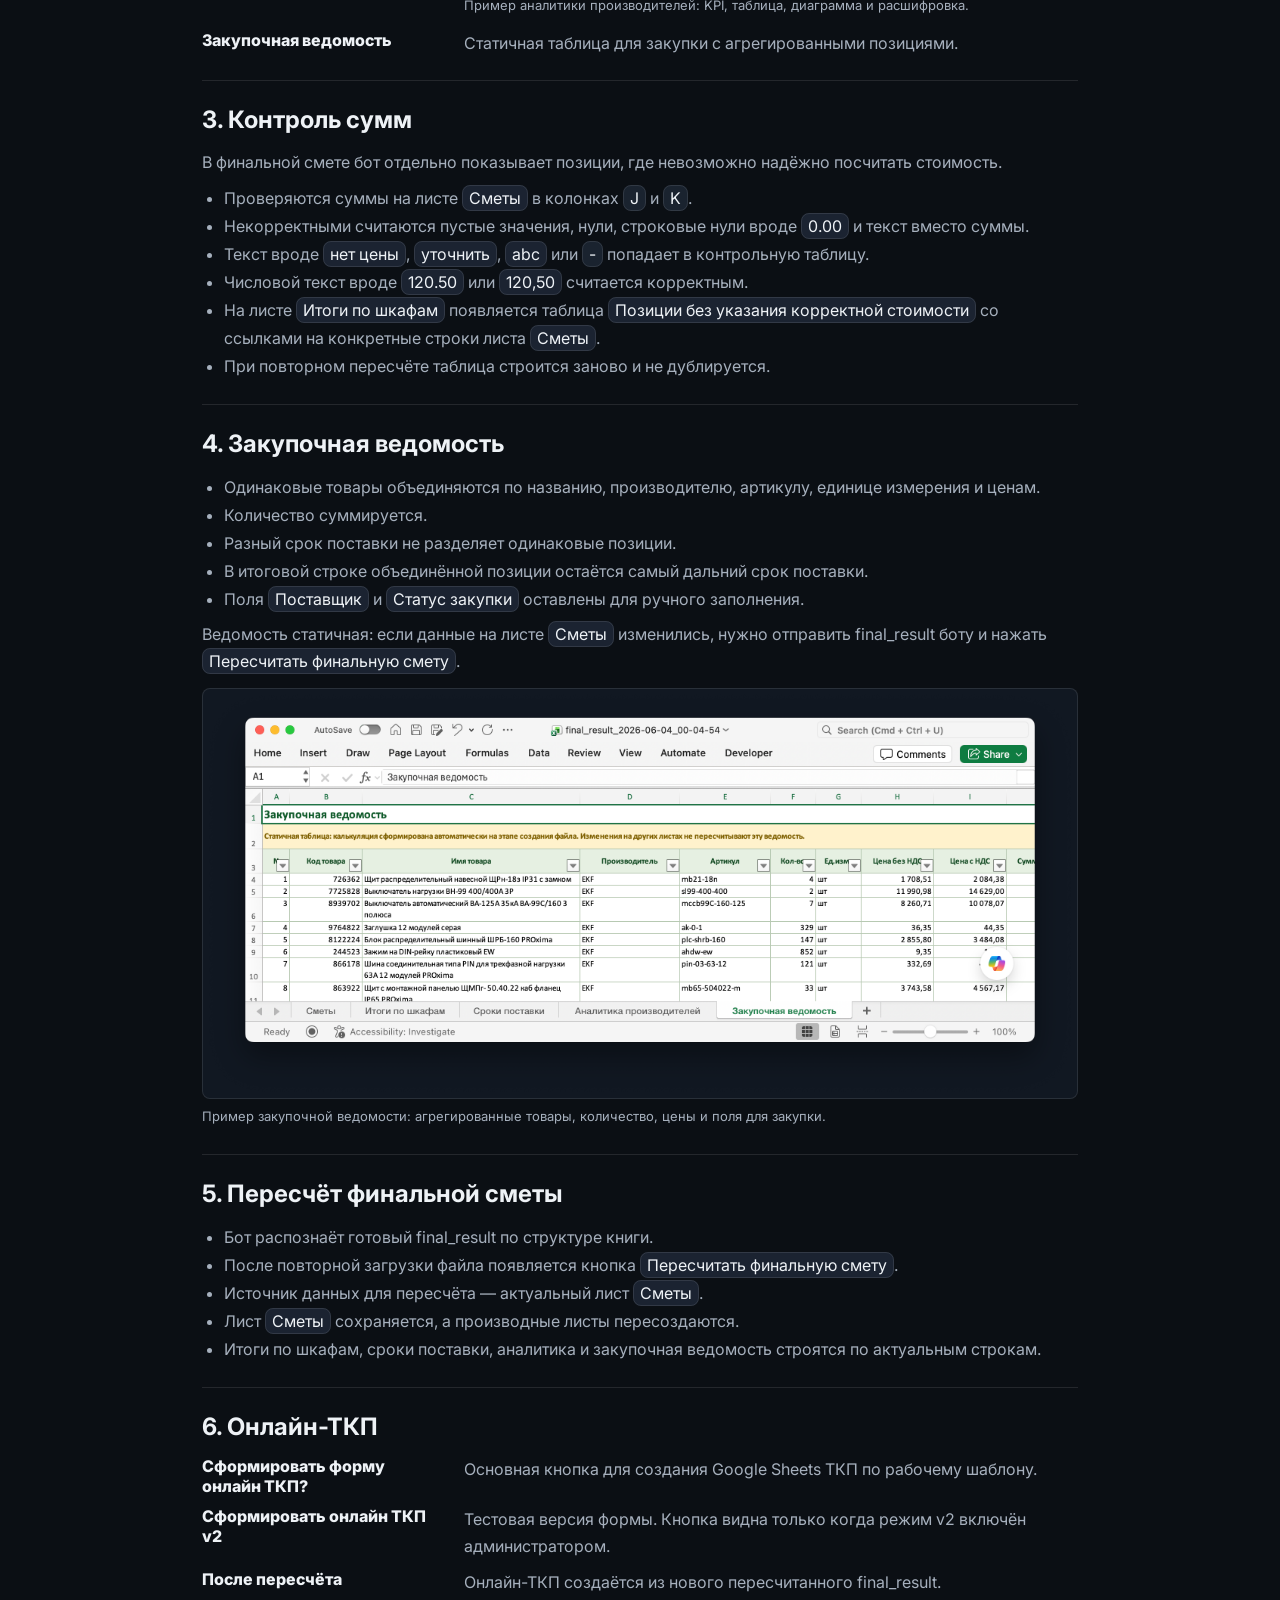
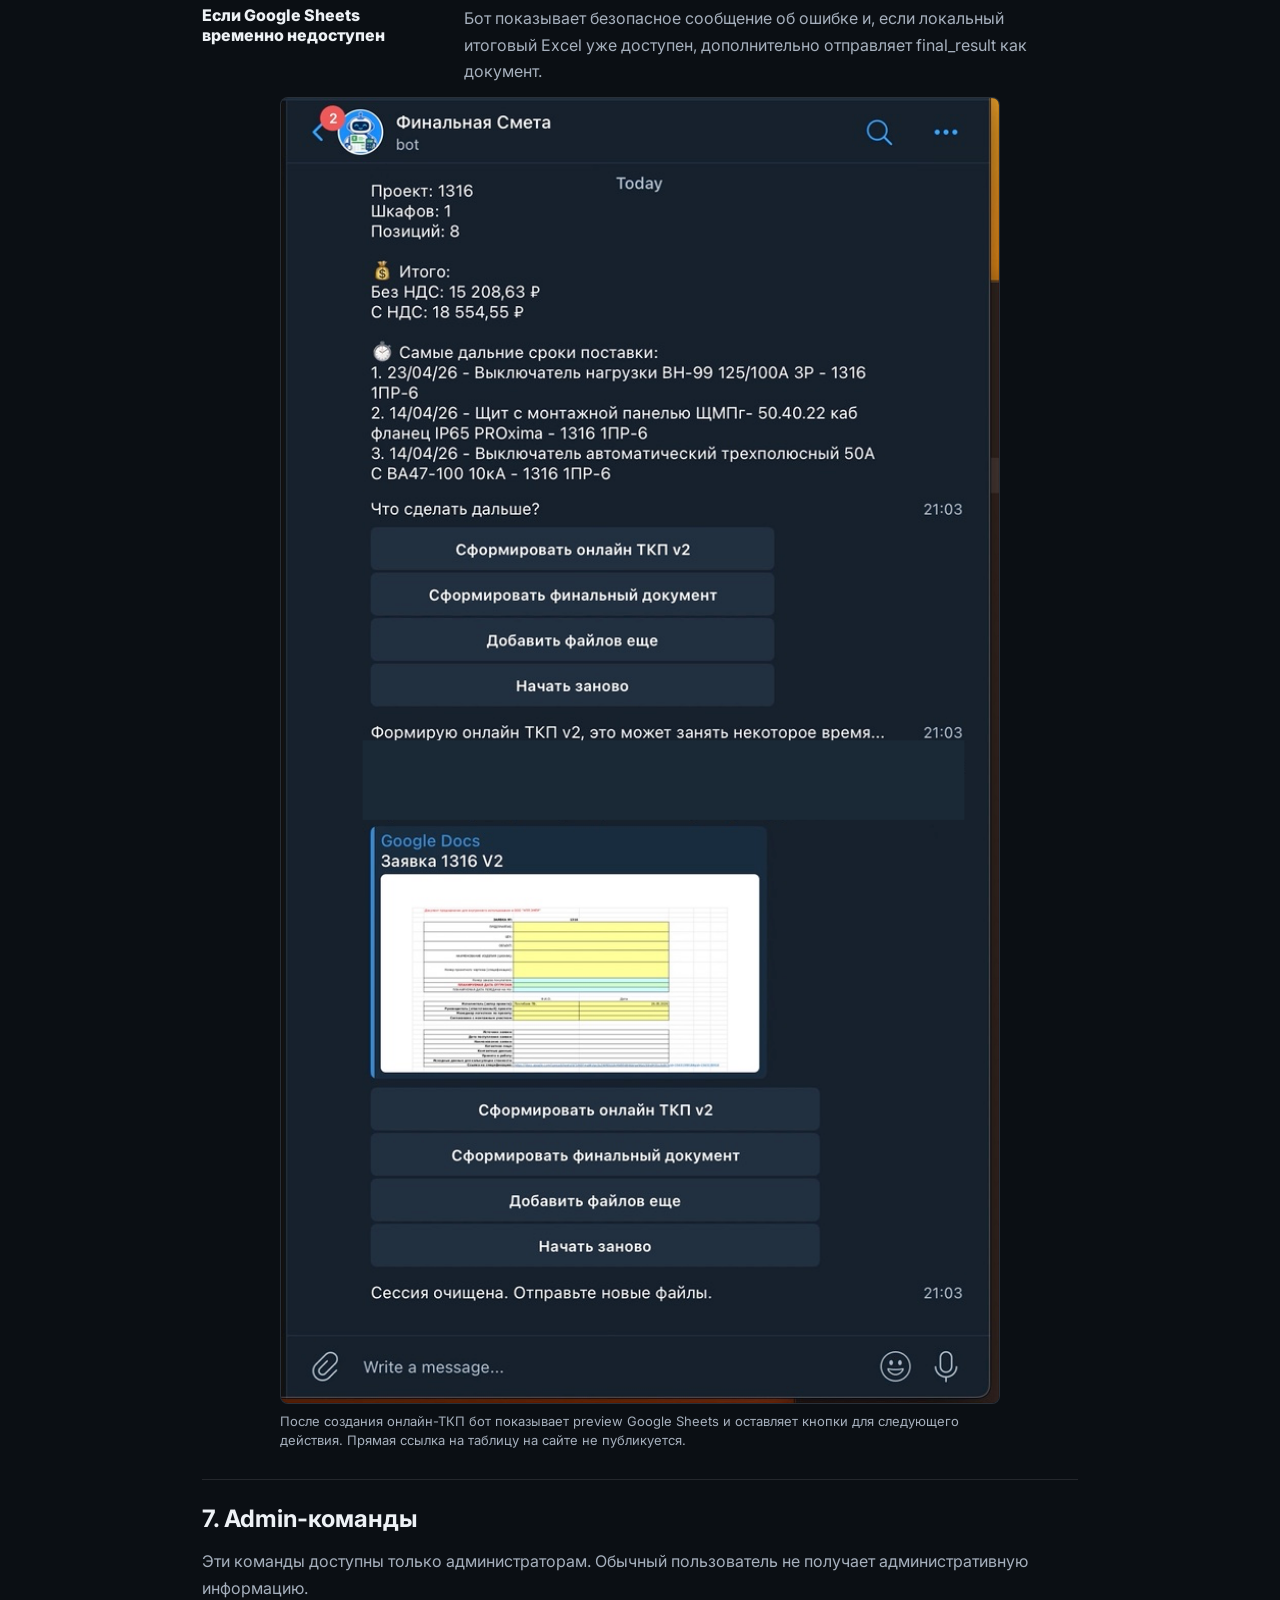
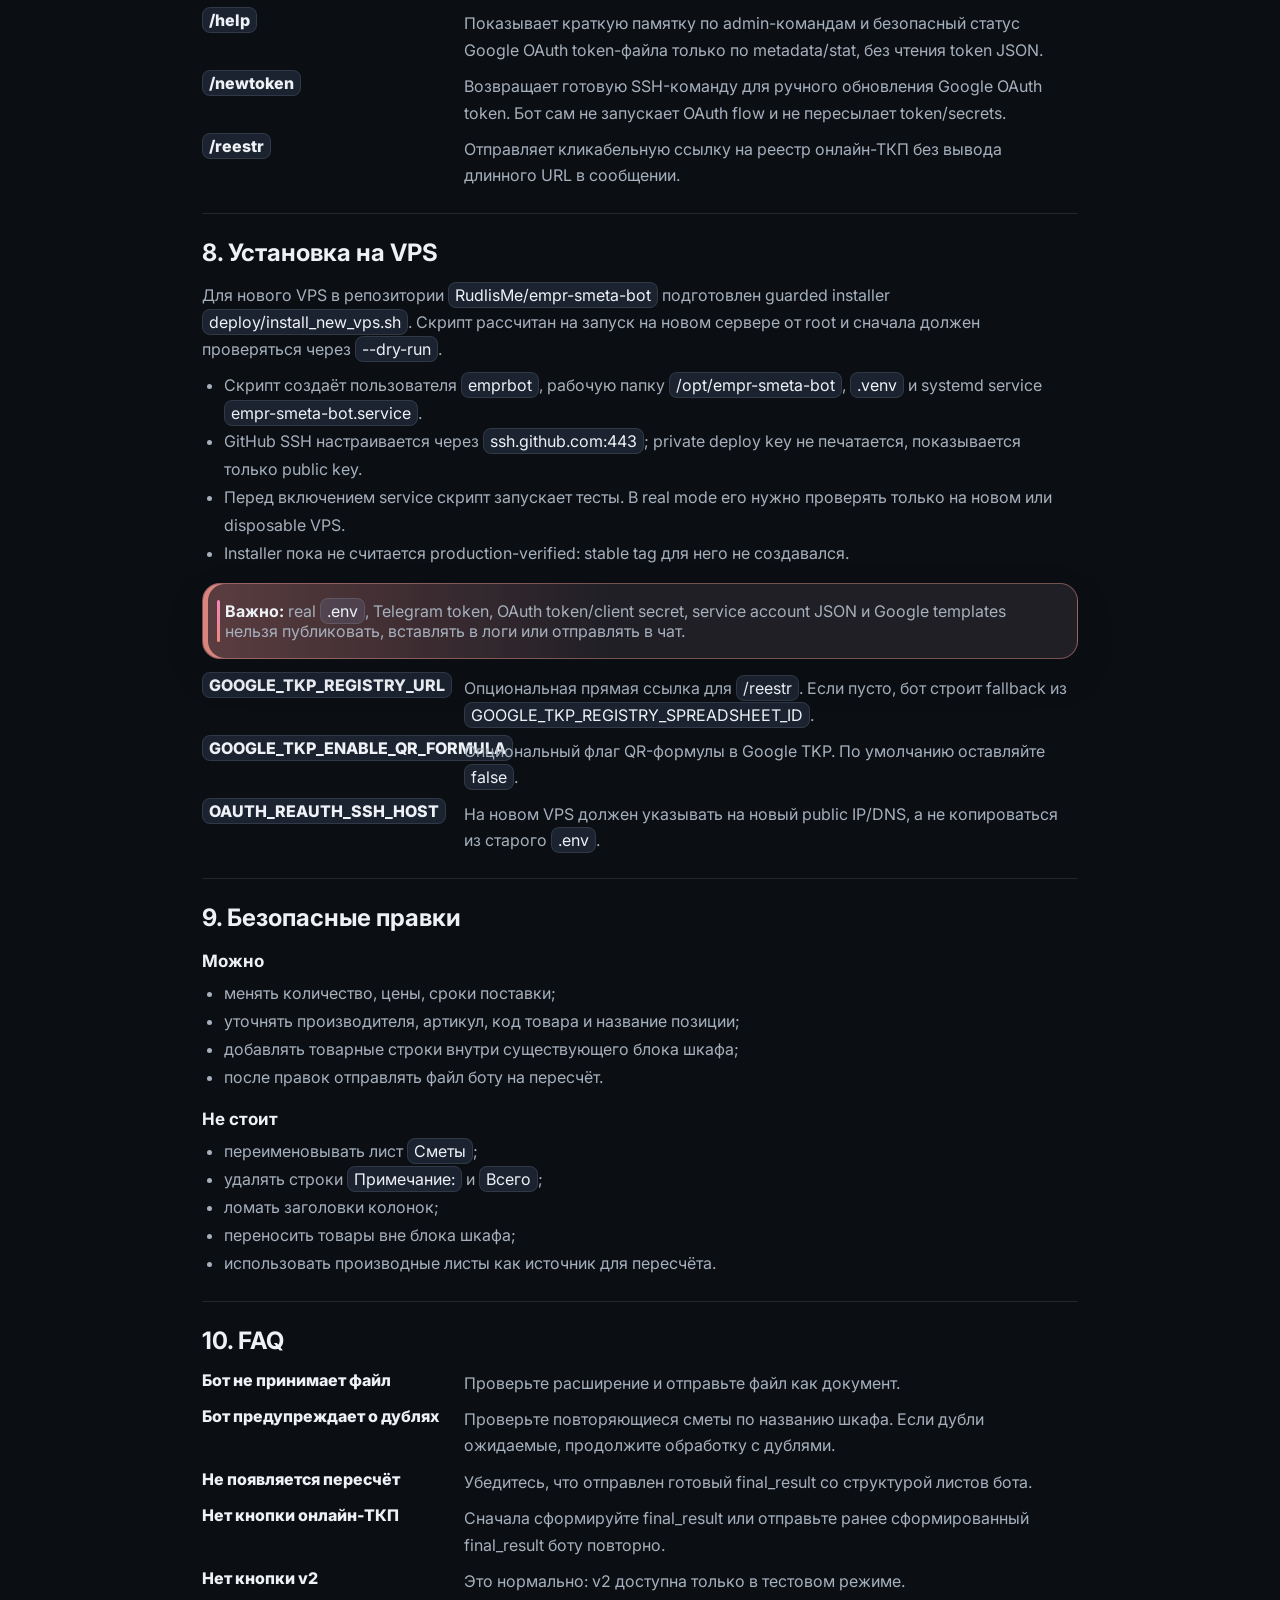
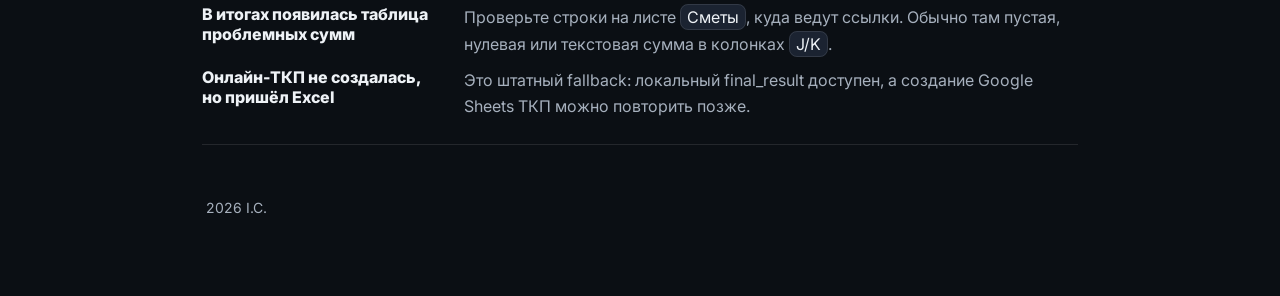
==== commit 395dfdc4: "Add safe bot screenshots to site" ====
--- a/bot.html
+++ b/bot.html
@@ -50,7 +50,7 @@
         <li>Проверьте результат. Если нужны ручные правки, внесите их на листе <span class="inline-code">Сметы</span> и отправьте файл боту повторно.</li>
       </ol>
       <p>Поддерживаются файлы <span class="inline-code">.xls</span>, <span class="inline-code">.xlsx</span>, <span class="inline-code">.xlsm</span> и ZIP-архивы с несколькими Excel-сметами.</p>
-      <figure class="wiki-screenshot">
+      <figure class="wiki-screenshot telegram-screenshot">
         <img src="assets/bot-final-smeta.png" alt="Диалог Telegram с @EMPR_smetaBot после формирования финальной сметы" loading="lazy" />
         <figcaption>Пример диалога: после обработки бот отправляет final_result, краткую сводку и кнопки для онлайн-ТКП или продолжения работы.</figcaption>
       </figure>
@@ -136,6 +136,10 @@
         <dt>Если Google Sheets временно недоступен</dt>
         <dd>Бот показывает безопасное сообщение об ошибке и, если локальный итоговый Excel уже доступен, дополнительно отправляет final_result как документ.</dd>
       </dl>
+      <figure class="wiki-screenshot telegram-screenshot">
+        <img src="assets/bot-online-tkp-preview.png" alt="Диалог Telegram с @EMPR_smetaBot после создания онлайн-ТКП" loading="lazy" />
+        <figcaption>После создания онлайн-ТКП бот показывает preview Google Sheets и оставляет кнопки для следующего действия. Прямая ссылка на таблицу на сайте не публикуется.</figcaption>
+      </figure>
     </section>
 
     <section class="wiki-doc" id="admin-commands">
--- a/styles.css
+++ b/styles.css
@@ -199,6 +199,11 @@
   margin: 12px 0 4px;
   max-width: 100%;
   overflow: hidden;
+}
+.wiki-screenshot.telegram-screenshot {
+  max-width: 720px;
+  margin-left: auto;
+  margin-right: auto;
 }
 .wiki-screenshot img {
   display: block;
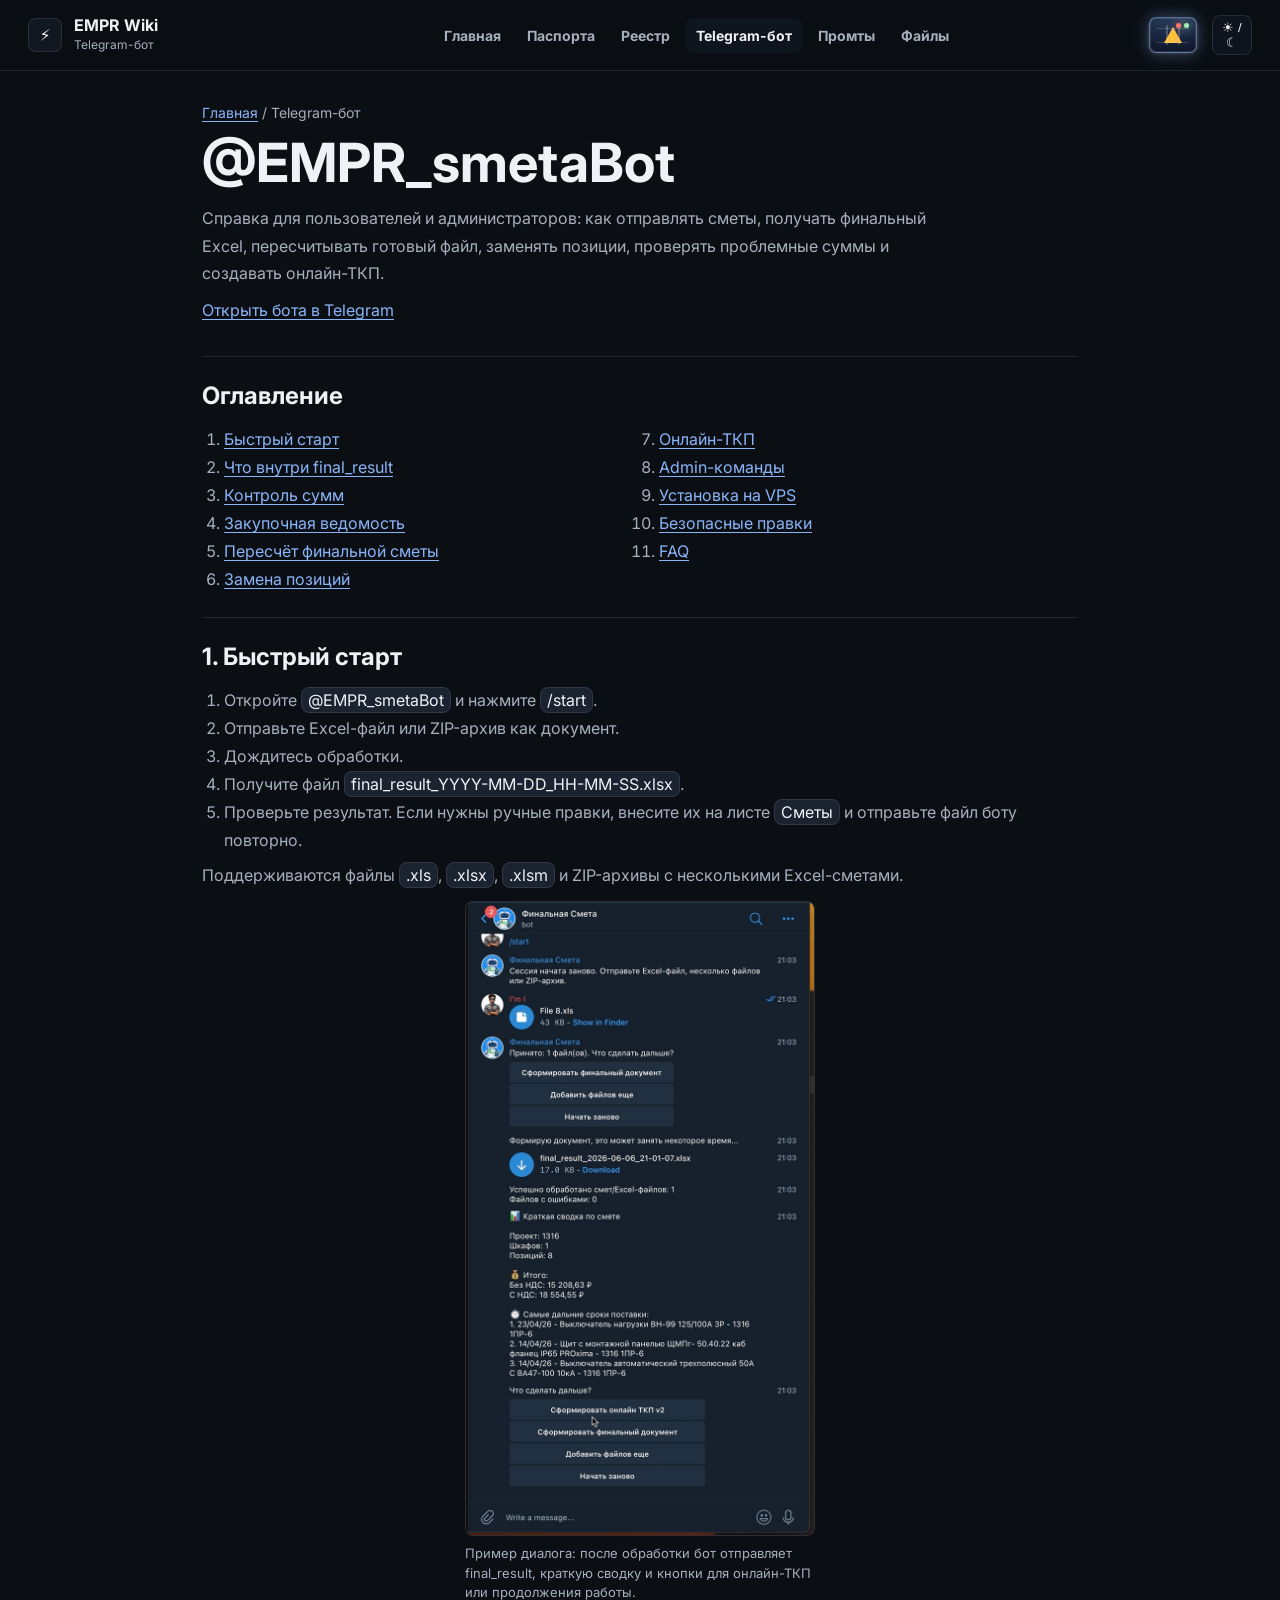
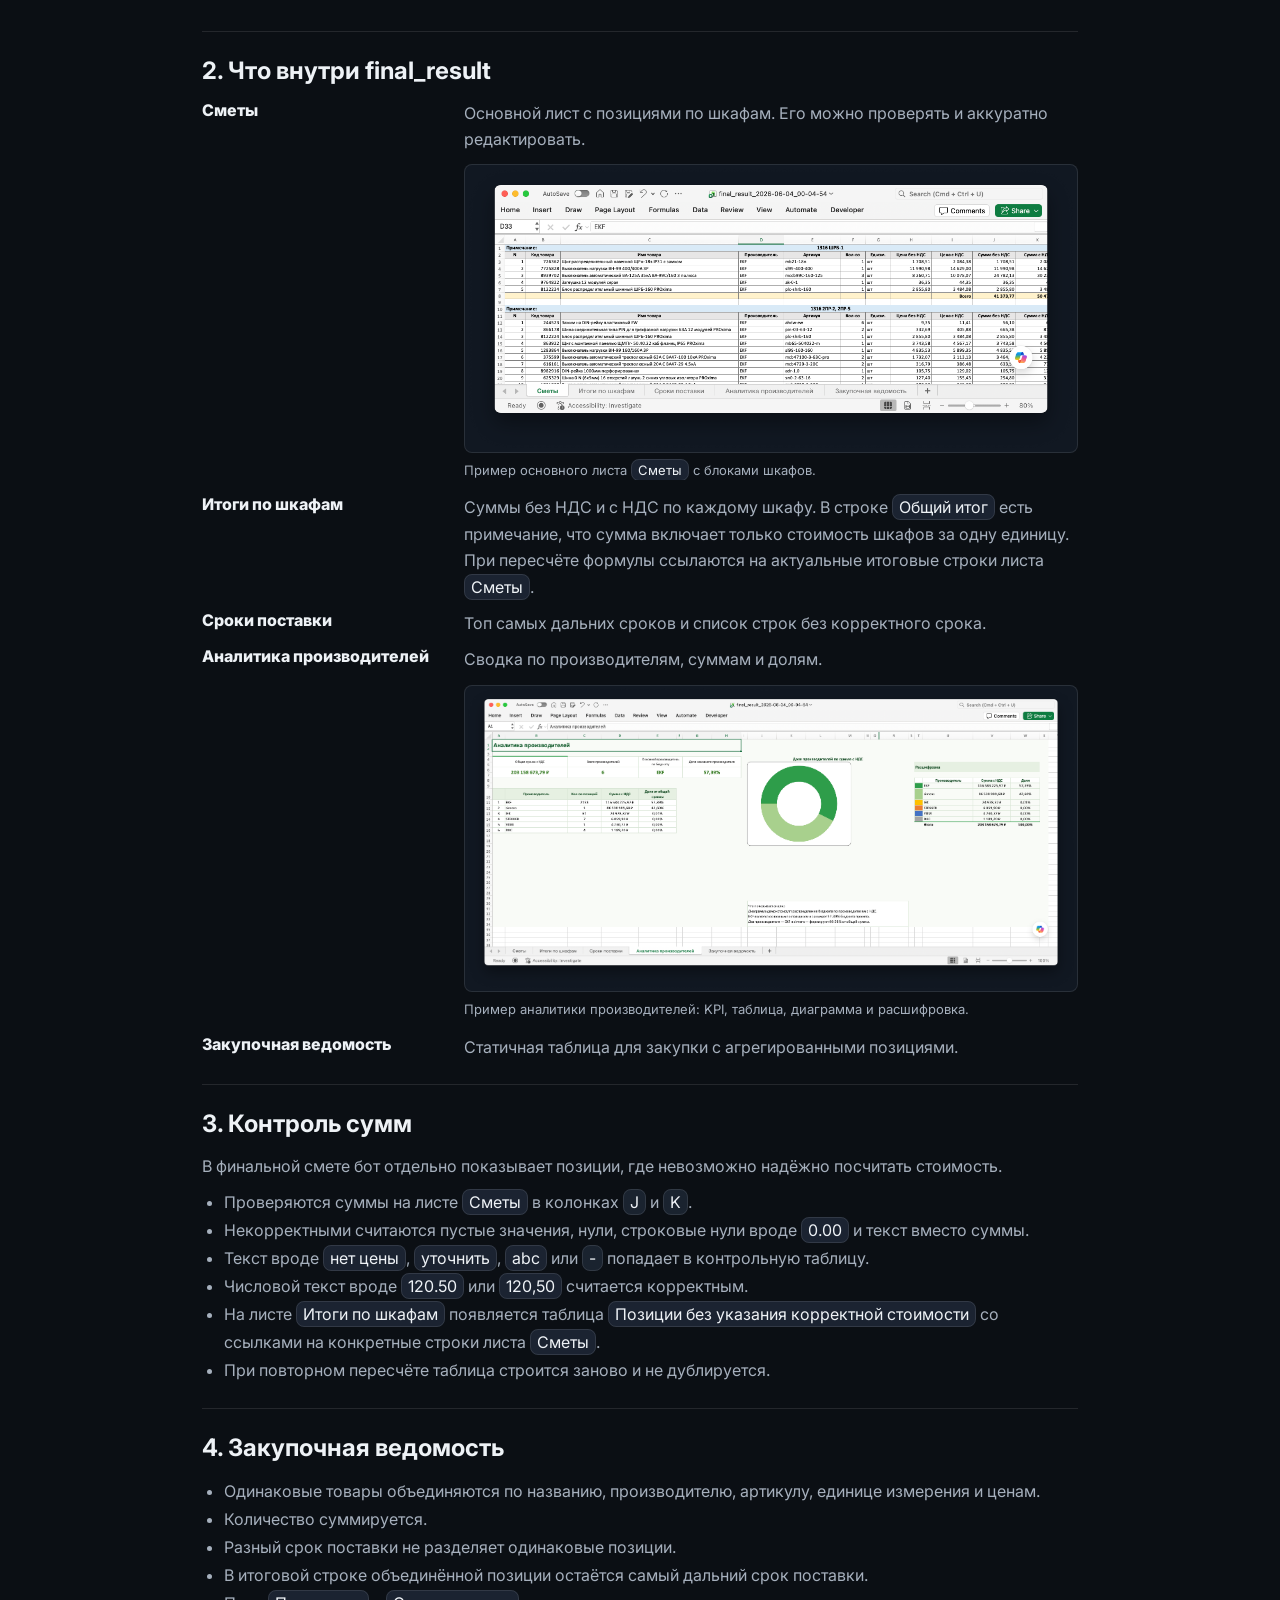
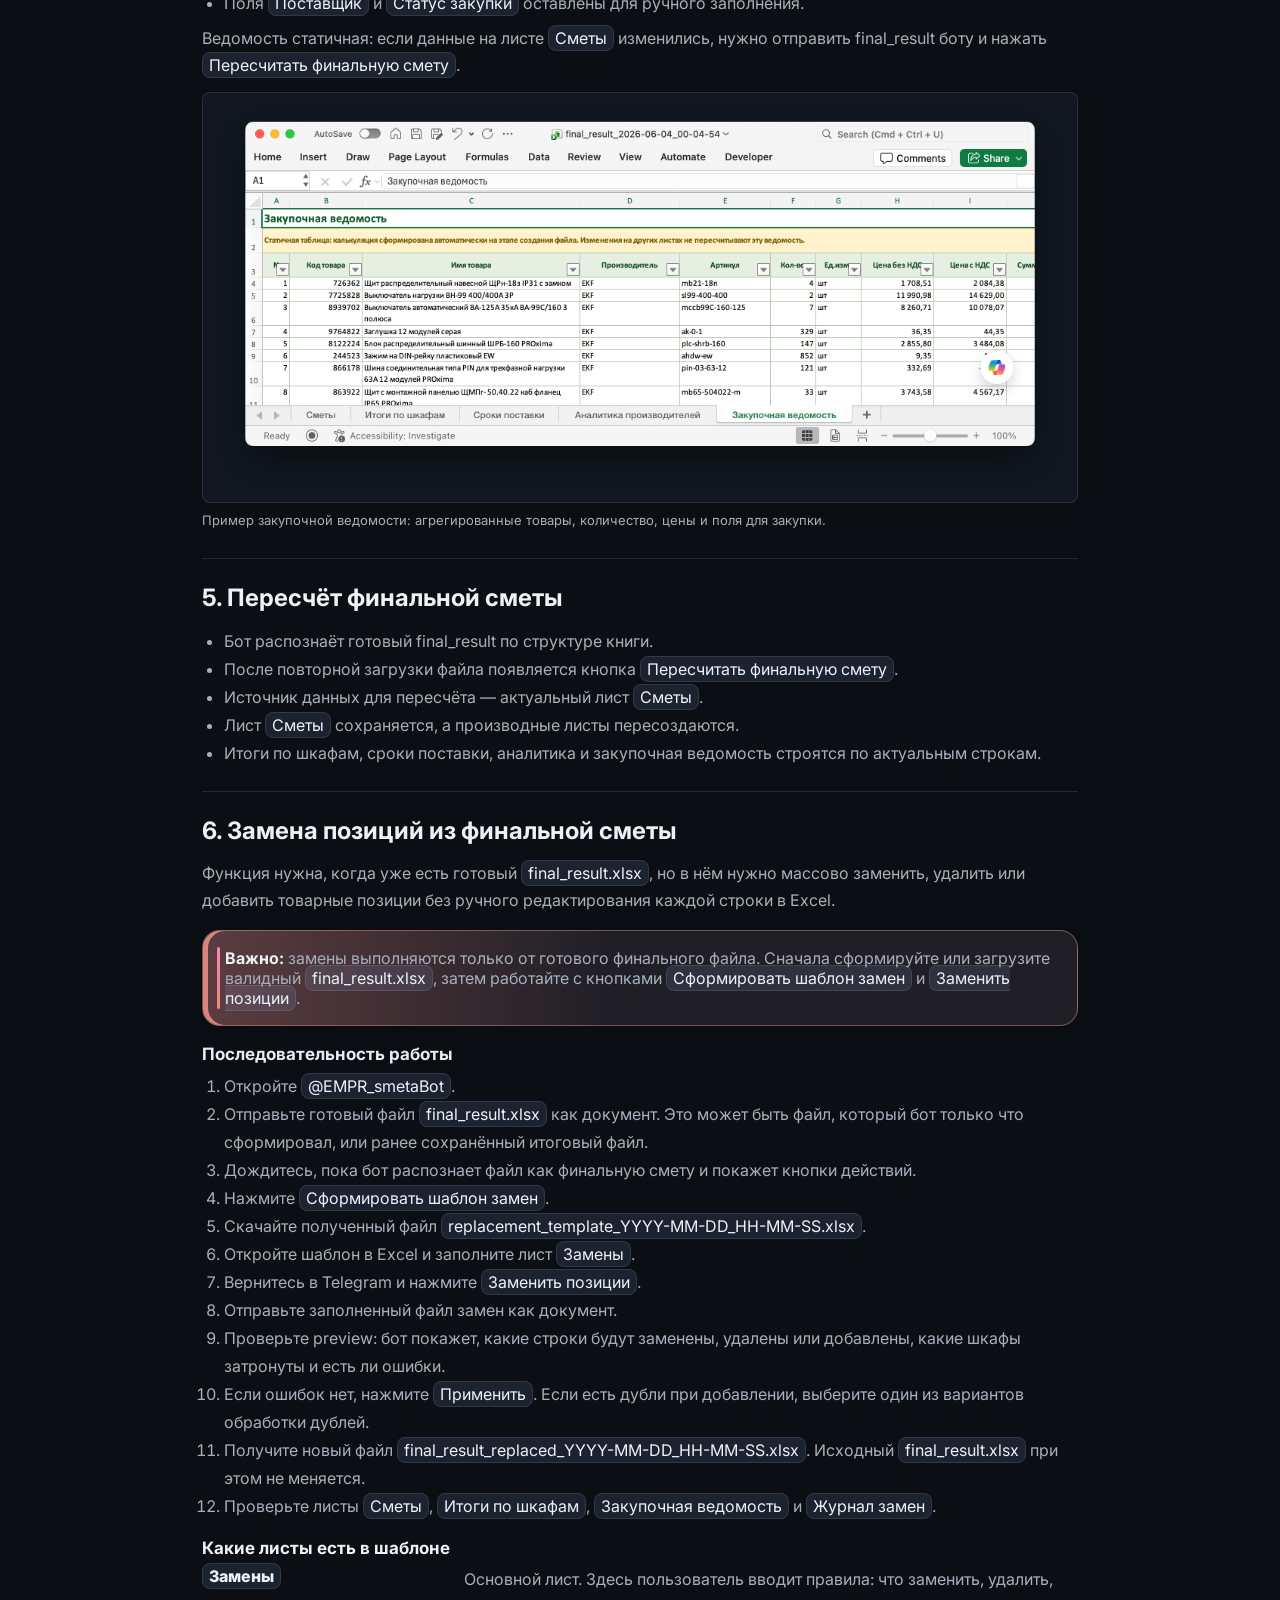
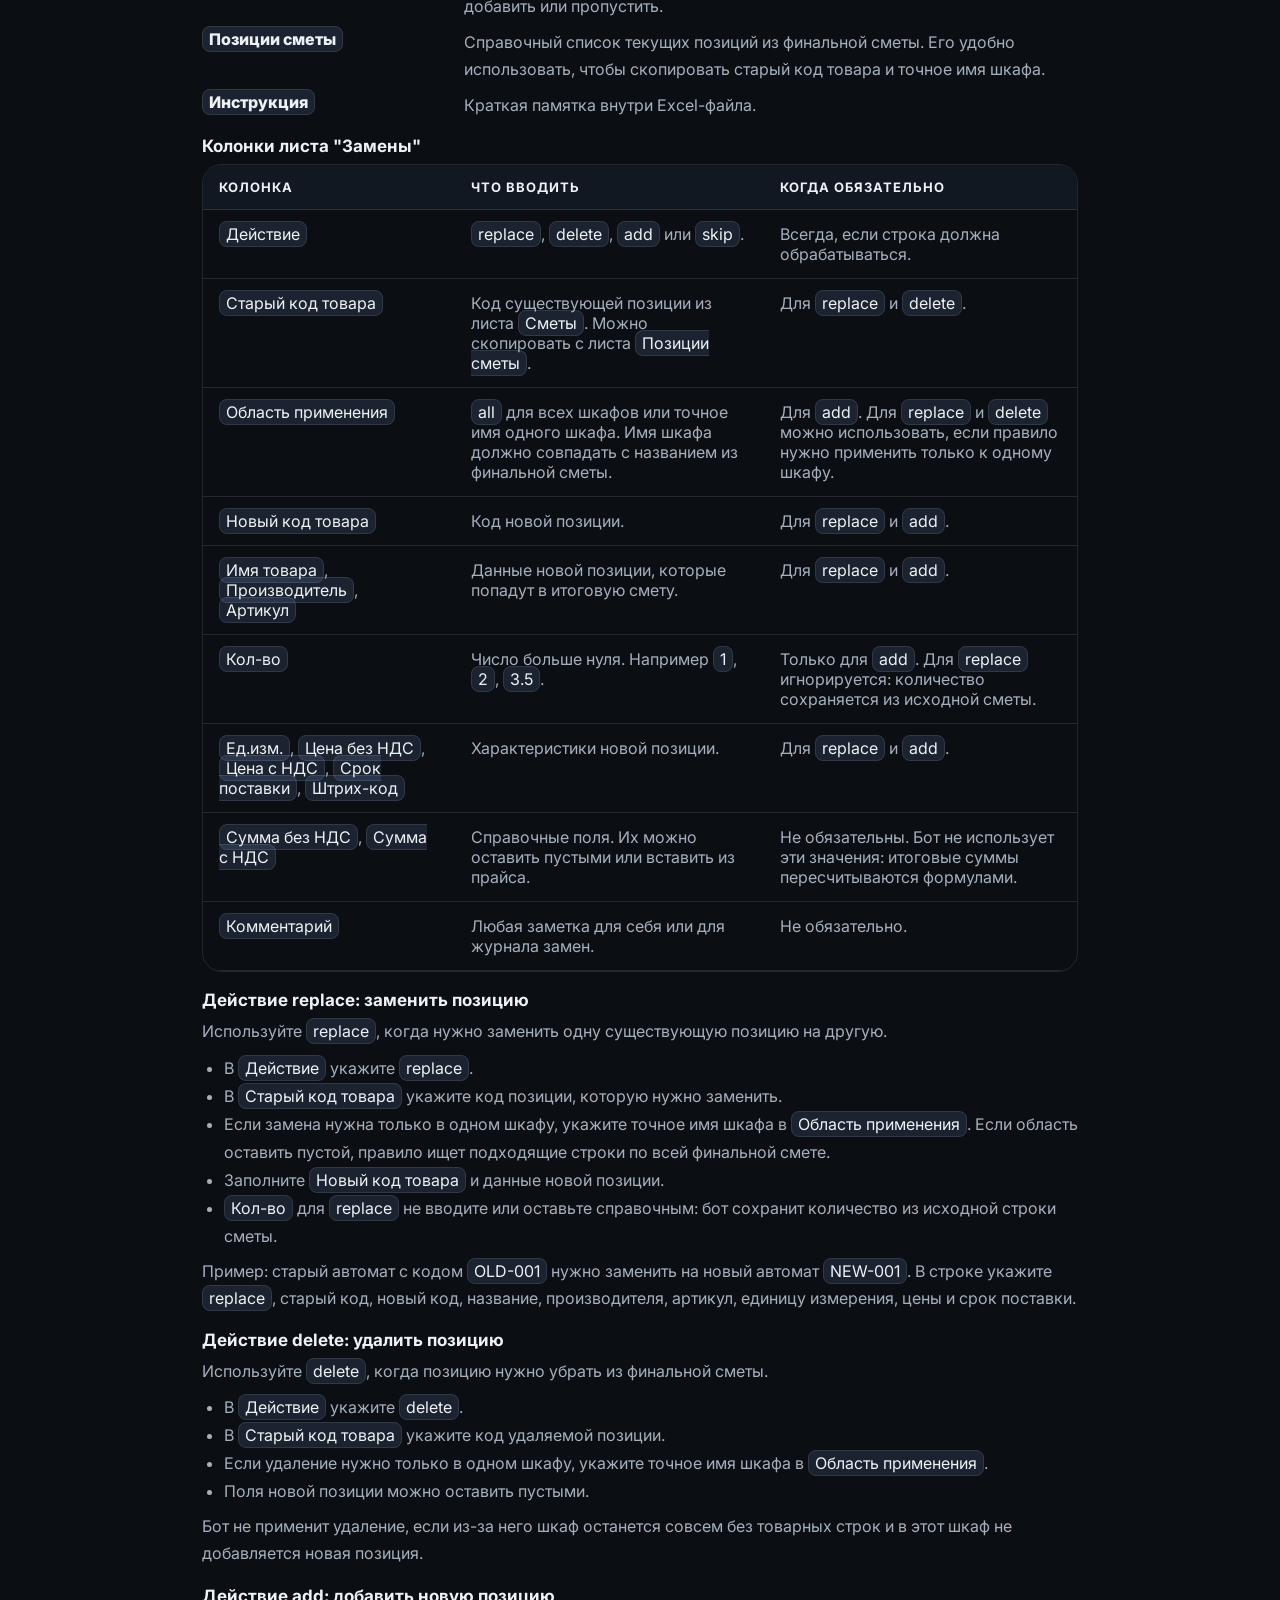
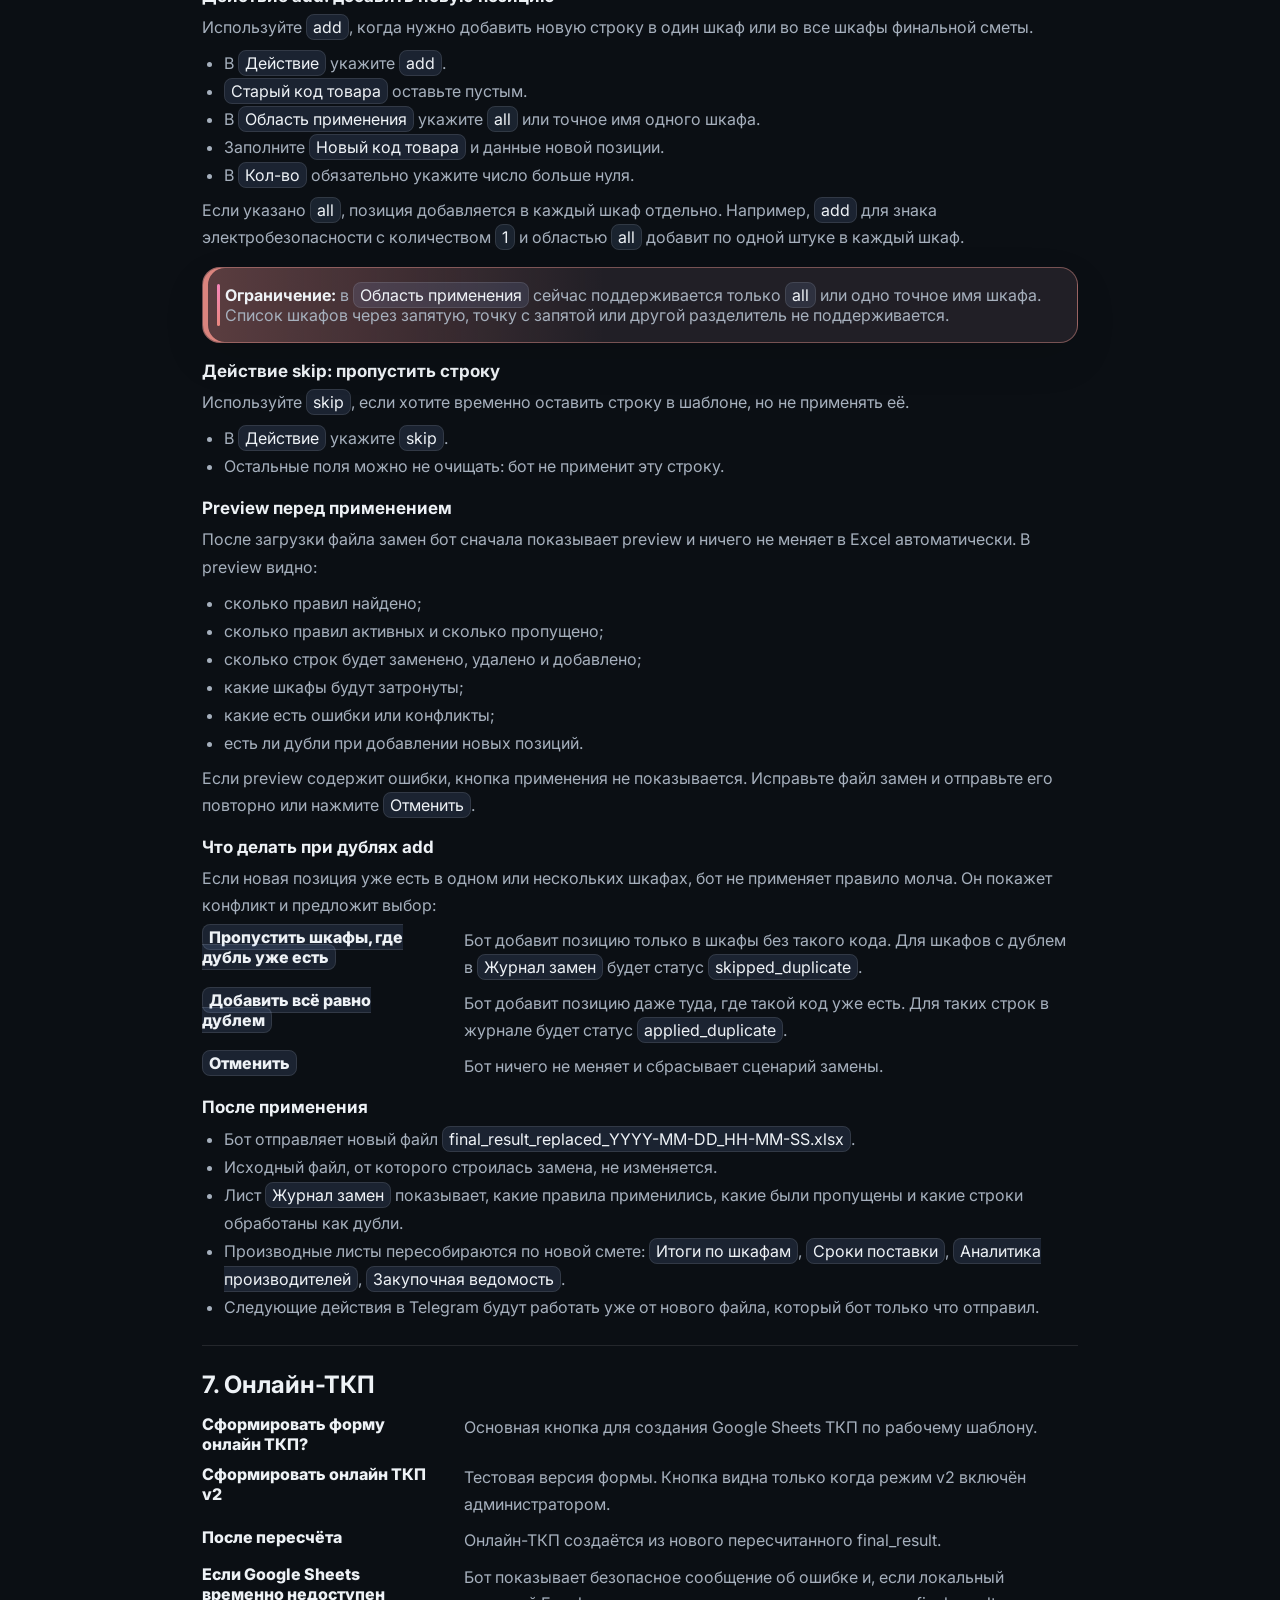
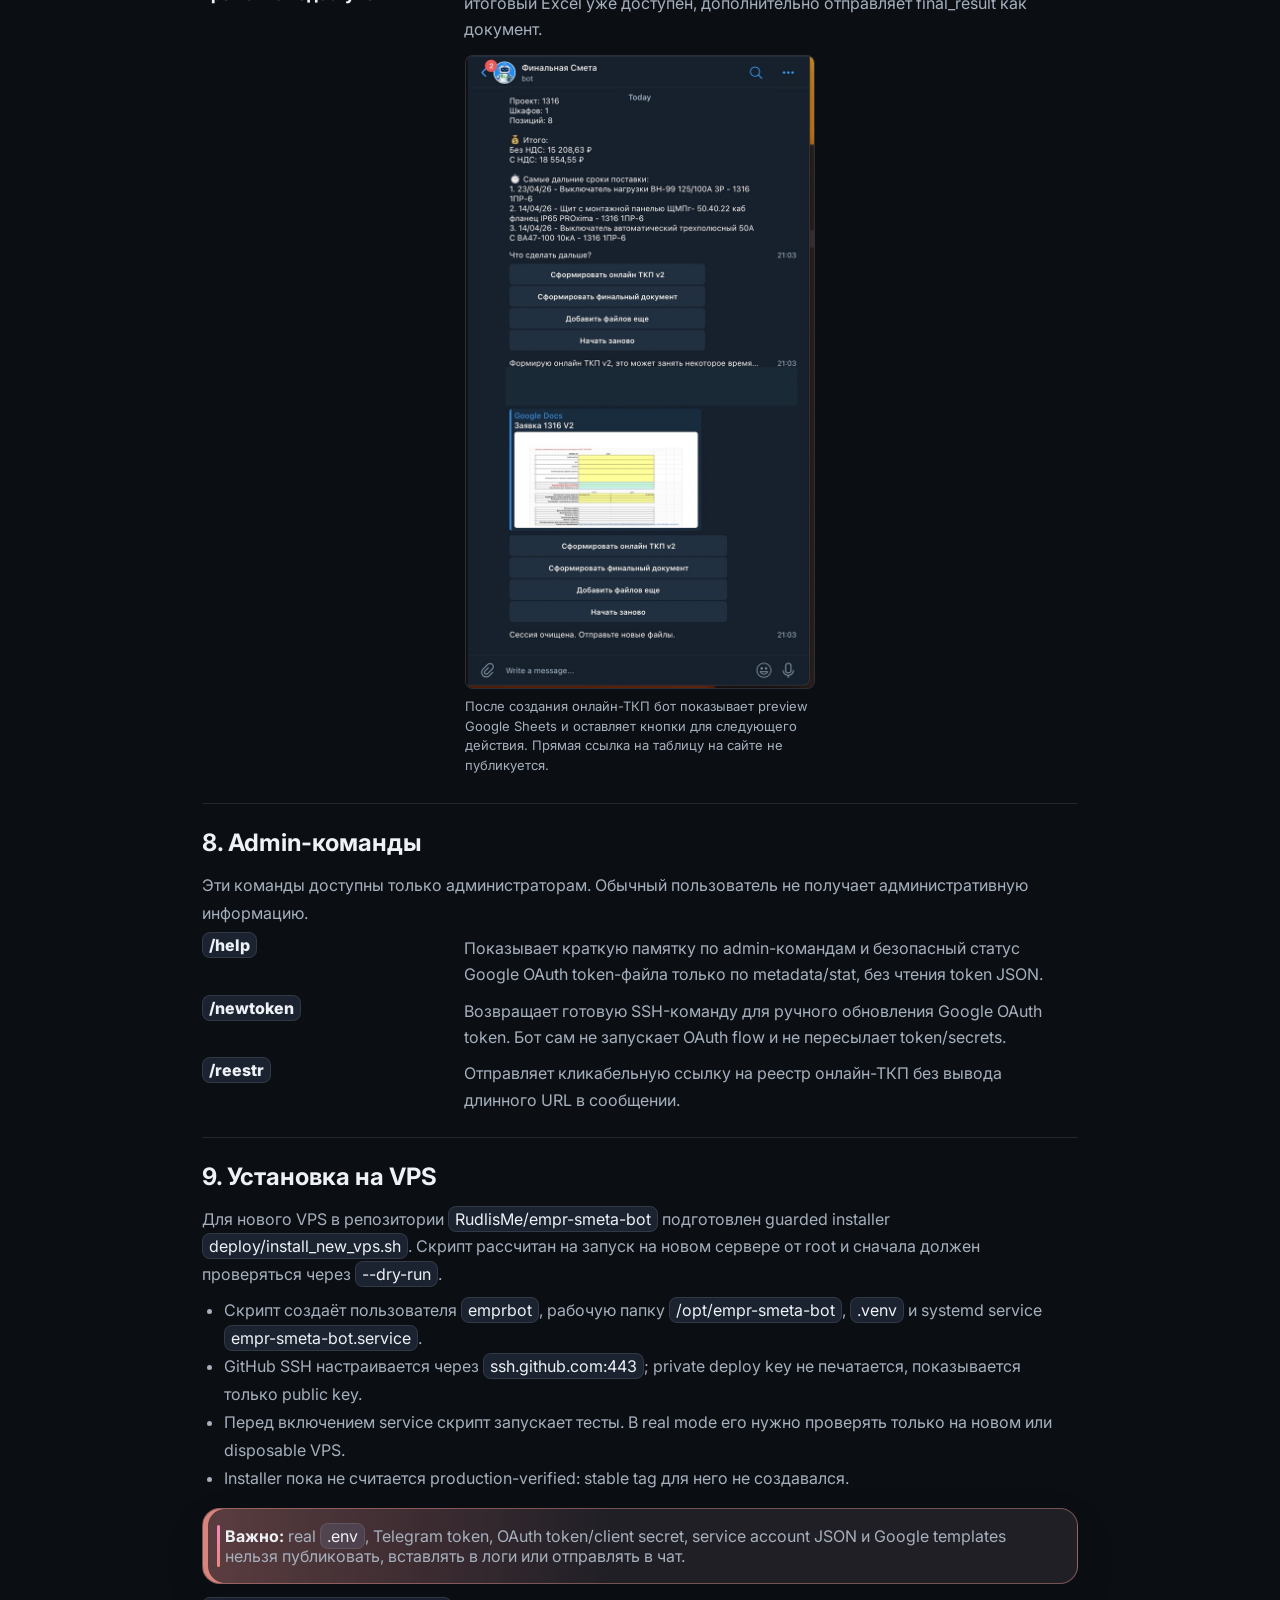
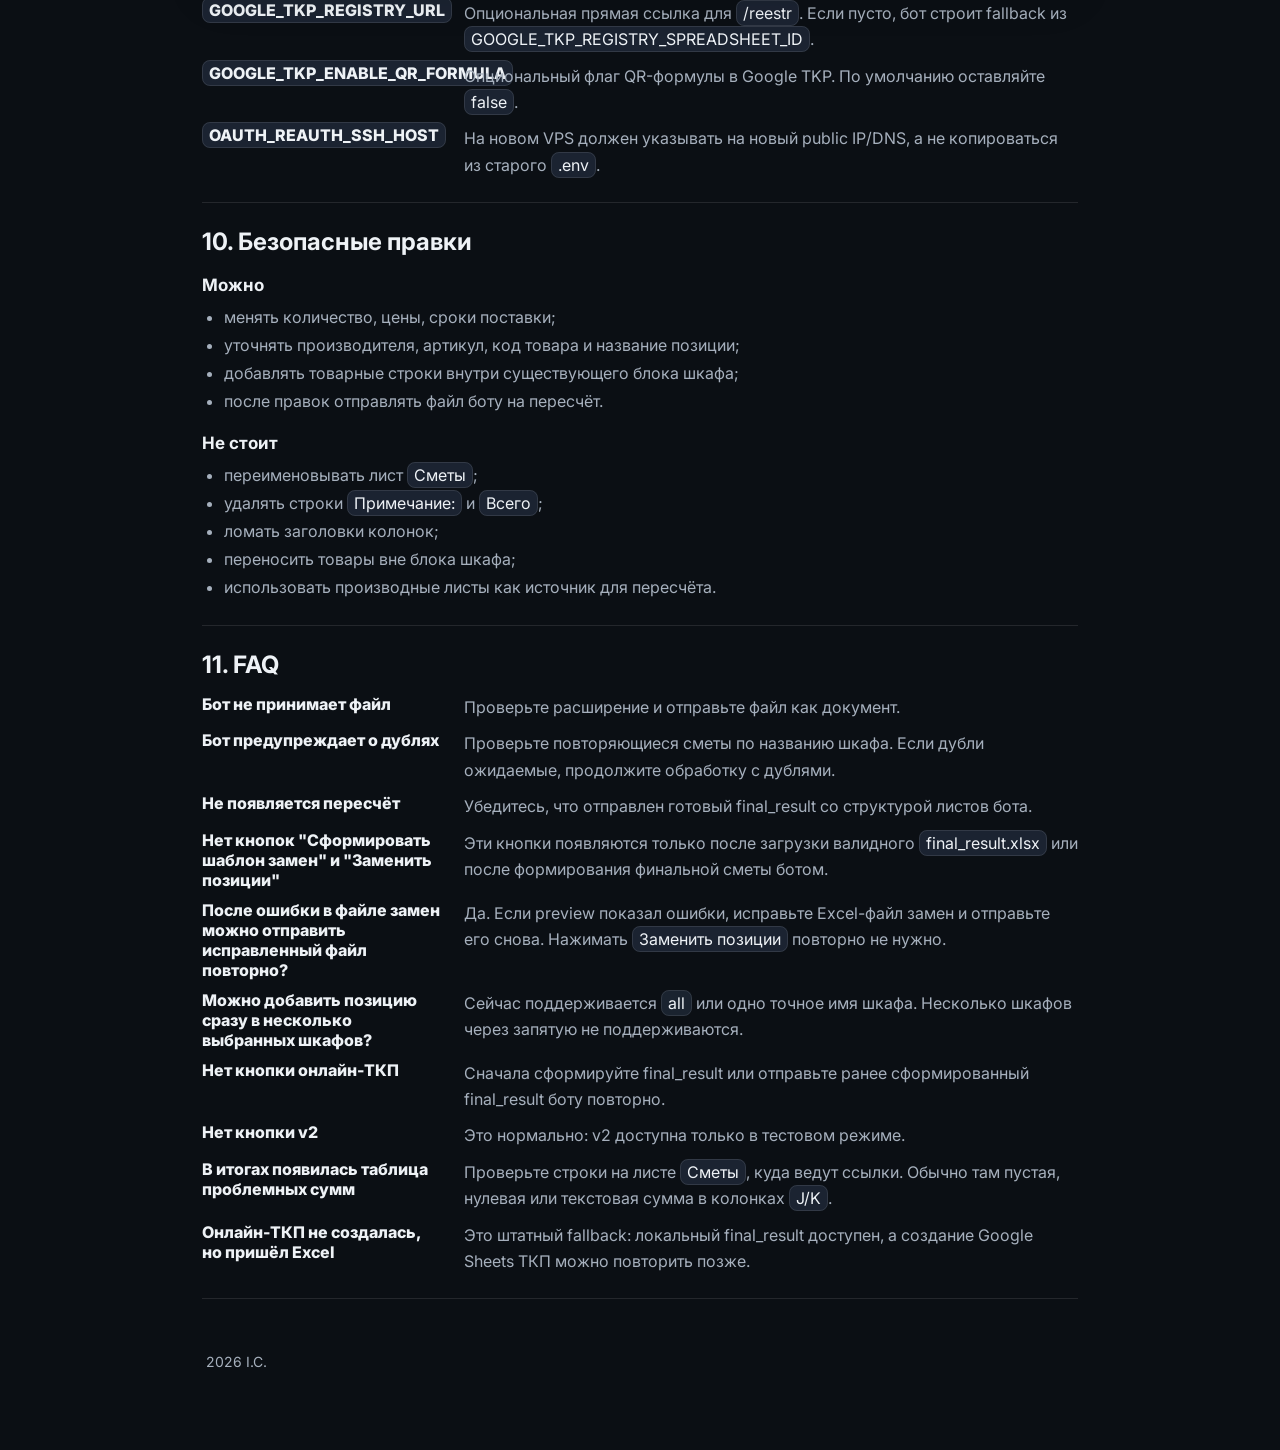
==== commit e9ea8cf3: "Document replacement workflow" ====
--- a/bot.html
+++ b/bot.html
@@ -3,7 +3,7 @@
 <head>
   <meta charset="utf-8" />
   <meta name="viewport" content="width=device-width, initial-scale=1" />
-  <meta name="description" content="Wiki-инструкция @EMPR_smetaBot: загрузка смет, final_result, пересчёт, контроль проблемных сумм, закупочная ведомость, онлайн-ТКП и admin-команды." />
+  <meta name="description" content="Wiki-инструкция @EMPR_smetaBot: загрузка смет, final_result, пересчёт, замена позиций, контроль проблемных сумм, закупочная ведомость, онлайн-ТКП и admin-команды." />
   <title>@EMPR_smetaBot: wiki-инструкция</title>
   <link rel="preconnect" href="https://fonts.googleapis.com"><link rel="preconnect" href="https://fonts.gstatic.com" crossorigin>
   <link href="https://fonts.googleapis.com/css2?family=Inter:wght@400;500;600;700;800&family=JetBrains+Mono:wght@400;500;600&display=swap" rel="stylesheet">
@@ -20,7 +20,7 @@
     <header class="wiki-page-header">
       <p class="wiki-breadcrumb"><a href="index.html">Главная</a> / Telegram-бот</p>
       <h1>@EMPR_smetaBot</h1>
-      <p>Справка для пользователей и администраторов: как отправлять сметы, получать финальный Excel, пересчитывать готовый файл, проверять проблемные суммы и создавать онлайн-ТКП.</p>
+      <p>Справка для пользователей и администраторов: как отправлять сметы, получать финальный Excel, пересчитывать готовый файл, заменять позиции, проверять проблемные суммы и создавать онлайн-ТКП.</p>
       <p><a href="https://t.me/EMPR_smetaBot" target="_blank" rel="noopener">Открыть бота в Telegram</a></p>
     </header>
 
@@ -32,6 +32,7 @@
         <li><a href="#invalid-prices">Контроль сумм</a></li>
         <li><a href="#purchase-sheet">Закупочная ведомость</a></li>
         <li><a href="#recalculate">Пересчёт финальной сметы</a></li>
+        <li><a href="#replacement-flow">Замена позиций</a></li>
         <li><a href="#online-tkp">Онлайн-ТКП</a></li>
         <li><a href="#admin-commands">Admin-команды</a></li>
         <li><a href="#install">Установка на VPS</a></li>
@@ -124,8 +125,172 @@
       </ul>
     </section>
 
+    <section class="wiki-doc" id="replacement-flow">
+      <h2>6. Замена позиций из финальной сметы</h2>
+      <p>Функция нужна, когда уже есть готовый <span class="inline-code">final_result.xlsx</span>, но в нём нужно массово заменить, удалить или добавить товарные позиции без ручного редактирования каждой строки в Excel.</p>
+      <div class="notice"><strong>Важно:</strong> замены выполняются только от готового финального файла. Сначала сформируйте или загрузите валидный <span class="inline-code">final_result.xlsx</span>, затем работайте с кнопками <span class="inline-code">Сформировать шаблон замен</span> и <span class="inline-code">Заменить позиции</span>.</div>
+
+      <h3>Последовательность работы</h3>
+      <ol class="wiki-ordered-list">
+        <li>Откройте <span class="inline-code">@EMPR_smetaBot</span>.</li>
+        <li>Отправьте готовый файл <span class="inline-code">final_result.xlsx</span> как документ. Это может быть файл, который бот только что сформировал, или ранее сохранённый итоговый файл.</li>
+        <li>Дождитесь, пока бот распознает файл как финальную смету и покажет кнопки действий.</li>
+        <li>Нажмите <span class="inline-code">Сформировать шаблон замен</span>.</li>
+        <li>Скачайте полученный файл <span class="inline-code">replacement_template_YYYY-MM-DD_HH-MM-SS.xlsx</span>.</li>
+        <li>Откройте шаблон в Excel и заполните лист <span class="inline-code">Замены</span>.</li>
+        <li>Вернитесь в Telegram и нажмите <span class="inline-code">Заменить позиции</span>.</li>
+        <li>Отправьте заполненный файл замен как документ.</li>
+        <li>Проверьте preview: бот покажет, какие строки будут заменены, удалены или добавлены, какие шкафы затронуты и есть ли ошибки.</li>
+        <li>Если ошибок нет, нажмите <span class="inline-code">Применить</span>. Если есть дубли при добавлении, выберите один из вариантов обработки дублей.</li>
+        <li>Получите новый файл <span class="inline-code">final_result_replaced_YYYY-MM-DD_HH-MM-SS.xlsx</span>. Исходный <span class="inline-code">final_result.xlsx</span> при этом не меняется.</li>
+        <li>Проверьте листы <span class="inline-code">Сметы</span>, <span class="inline-code">Итоги по шкафам</span>, <span class="inline-code">Закупочная ведомость</span> и <span class="inline-code">Журнал замен</span>.</li>
+      </ol>
+
+      <h3>Какие листы есть в шаблоне</h3>
+      <dl class="wiki-def-list">
+        <dt><span class="inline-code">Замены</span></dt>
+        <dd>Основной лист. Здесь пользователь вводит правила: что заменить, удалить, добавить или пропустить.</dd>
+        <dt><span class="inline-code">Позиции сметы</span></dt>
+        <dd>Справочный список текущих позиций из финальной сметы. Его удобно использовать, чтобы скопировать старый код товара и точное имя шкафа.</dd>
+        <dt><span class="inline-code">Инструкция</span></dt>
+        <dd>Краткая памятка внутри Excel-файла.</dd>
+      </dl>
+
+      <h3>Колонки листа "Замены"</h3>
+      <div class="table-wrap compact-table">
+        <table>
+          <thead>
+            <tr>
+              <th>Колонка</th>
+              <th>Что вводить</th>
+              <th>Когда обязательно</th>
+            </tr>
+          </thead>
+          <tbody>
+            <tr>
+              <td><span class="inline-code">Действие</span></td>
+              <td><span class="inline-code">replace</span>, <span class="inline-code">delete</span>, <span class="inline-code">add</span> или <span class="inline-code">skip</span>.</td>
+              <td>Всегда, если строка должна обрабатываться.</td>
+            </tr>
+            <tr>
+              <td><span class="inline-code">Старый код товара</span></td>
+              <td>Код существующей позиции из листа <span class="inline-code">Сметы</span>. Можно скопировать с листа <span class="inline-code">Позиции сметы</span>.</td>
+              <td>Для <span class="inline-code">replace</span> и <span class="inline-code">delete</span>.</td>
+            </tr>
+            <tr>
+              <td><span class="inline-code">Область применения</span></td>
+              <td><span class="inline-code">all</span> для всех шкафов или точное имя одного шкафа. Имя шкафа должно совпадать с названием из финальной сметы.</td>
+              <td>Для <span class="inline-code">add</span>. Для <span class="inline-code">replace</span> и <span class="inline-code">delete</span> можно использовать, если правило нужно применить только к одному шкафу.</td>
+            </tr>
+            <tr>
+              <td><span class="inline-code">Новый код товара</span></td>
+              <td>Код новой позиции.</td>
+              <td>Для <span class="inline-code">replace</span> и <span class="inline-code">add</span>.</td>
+            </tr>
+            <tr>
+              <td><span class="inline-code">Имя товара</span>, <span class="inline-code">Производитель</span>, <span class="inline-code">Артикул</span></td>
+              <td>Данные новой позиции, которые попадут в итоговую смету.</td>
+              <td>Для <span class="inline-code">replace</span> и <span class="inline-code">add</span>.</td>
+            </tr>
+            <tr>
+              <td><span class="inline-code">Кол-во</span></td>
+              <td>Число больше нуля. Например <span class="inline-code">1</span>, <span class="inline-code">2</span>, <span class="inline-code">3.5</span>.</td>
+              <td>Только для <span class="inline-code">add</span>. Для <span class="inline-code">replace</span> игнорируется: количество сохраняется из исходной сметы.</td>
+            </tr>
+            <tr>
+              <td><span class="inline-code">Ед.изм.</span>, <span class="inline-code">Цена без НДС</span>, <span class="inline-code">Цена с НДС</span>, <span class="inline-code">Срок поставки</span>, <span class="inline-code">Штрих-код</span></td>
+              <td>Характеристики новой позиции.</td>
+              <td>Для <span class="inline-code">replace</span> и <span class="inline-code">add</span>.</td>
+            </tr>
+            <tr>
+              <td><span class="inline-code">Сумма без НДС</span>, <span class="inline-code">Сумма с НДС</span></td>
+              <td>Справочные поля. Их можно оставить пустыми или вставить из прайса.</td>
+              <td>Не обязательны. Бот не использует эти значения: итоговые суммы пересчитываются формулами.</td>
+            </tr>
+            <tr>
+              <td><span class="inline-code">Комментарий</span></td>
+              <td>Любая заметка для себя или для журнала замен.</td>
+              <td>Не обязательно.</td>
+            </tr>
+          </tbody>
+        </table>
+      </div>
+
+      <h3>Действие replace: заменить позицию</h3>
+      <p>Используйте <span class="inline-code">replace</span>, когда нужно заменить одну существующую позицию на другую.</p>
+      <ul class="wiki-plain-list">
+        <li>В <span class="inline-code">Действие</span> укажите <span class="inline-code">replace</span>.</li>
+        <li>В <span class="inline-code">Старый код товара</span> укажите код позиции, которую нужно заменить.</li>
+        <li>Если замена нужна только в одном шкафу, укажите точное имя шкафа в <span class="inline-code">Область применения</span>. Если область оставить пустой, правило ищет подходящие строки по всей финальной смете.</li>
+        <li>Заполните <span class="inline-code">Новый код товара</span> и данные новой позиции.</li>
+        <li><span class="inline-code">Кол-во</span> для <span class="inline-code">replace</span> не вводите или оставьте справочным: бот сохранит количество из исходной строки сметы.</li>
+      </ul>
+      <p>Пример: старый автомат с кодом <span class="inline-code">OLD-001</span> нужно заменить на новый автомат <span class="inline-code">NEW-001</span>. В строке укажите <span class="inline-code">replace</span>, старый код, новый код, название, производителя, артикул, единицу измерения, цены и срок поставки.</p>
+
+      <h3>Действие delete: удалить позицию</h3>
+      <p>Используйте <span class="inline-code">delete</span>, когда позицию нужно убрать из финальной сметы.</p>
+      <ul class="wiki-plain-list">
+        <li>В <span class="inline-code">Действие</span> укажите <span class="inline-code">delete</span>.</li>
+        <li>В <span class="inline-code">Старый код товара</span> укажите код удаляемой позиции.</li>
+        <li>Если удаление нужно только в одном шкафу, укажите точное имя шкафа в <span class="inline-code">Область применения</span>.</li>
+        <li>Поля новой позиции можно оставить пустыми.</li>
+      </ul>
+      <p>Бот не применит удаление, если из-за него шкаф останется совсем без товарных строк и в этот шкаф не добавляется новая позиция.</p>
+
+      <h3>Действие add: добавить новую позицию</h3>
+      <p>Используйте <span class="inline-code">add</span>, когда нужно добавить новую строку в один шкаф или во все шкафы финальной сметы.</p>
+      <ul class="wiki-plain-list">
+        <li>В <span class="inline-code">Действие</span> укажите <span class="inline-code">add</span>.</li>
+        <li><span class="inline-code">Старый код товара</span> оставьте пустым.</li>
+        <li>В <span class="inline-code">Область применения</span> укажите <span class="inline-code">all</span> или точное имя одного шкафа.</li>
+        <li>Заполните <span class="inline-code">Новый код товара</span> и данные новой позиции.</li>
+        <li>В <span class="inline-code">Кол-во</span> обязательно укажите число больше нуля.</li>
+      </ul>
+      <p>Если указано <span class="inline-code">all</span>, позиция добавляется в каждый шкаф отдельно. Например, <span class="inline-code">add</span> для знака электробезопасности с количеством <span class="inline-code">1</span> и областью <span class="inline-code">all</span> добавит по одной штуке в каждый шкаф.</p>
+      <div class="notice"><strong>Ограничение:</strong> в <span class="inline-code">Область применения</span> сейчас поддерживается только <span class="inline-code">all</span> или одно точное имя шкафа. Список шкафов через запятую, точку с запятой или другой разделитель не поддерживается.</div>
+
+      <h3>Действие skip: пропустить строку</h3>
+      <p>Используйте <span class="inline-code">skip</span>, если хотите временно оставить строку в шаблоне, но не применять её.</p>
+      <ul class="wiki-plain-list">
+        <li>В <span class="inline-code">Действие</span> укажите <span class="inline-code">skip</span>.</li>
+        <li>Остальные поля можно не очищать: бот не применит эту строку.</li>
+      </ul>
+
+      <h3>Preview перед применением</h3>
+      <p>После загрузки файла замен бот сначала показывает preview и ничего не меняет в Excel автоматически. В preview видно:</p>
+      <ul class="wiki-plain-list">
+        <li>сколько правил найдено;</li>
+        <li>сколько правил активных и сколько пропущено;</li>
+        <li>сколько строк будет заменено, удалено и добавлено;</li>
+        <li>какие шкафы будут затронуты;</li>
+        <li>какие есть ошибки или конфликты;</li>
+        <li>есть ли дубли при добавлении новых позиций.</li>
+      </ul>
+      <p>Если preview содержит ошибки, кнопка применения не показывается. Исправьте файл замен и отправьте его повторно или нажмите <span class="inline-code">Отменить</span>.</p>
+
+      <h3>Что делать при дублях add</h3>
+      <p>Если новая позиция уже есть в одном или нескольких шкафах, бот не применяет правило молча. Он покажет конфликт и предложит выбор:</p>
+      <dl class="wiki-def-list">
+        <dt><span class="inline-code">Пропустить шкафы, где дубль уже есть</span></dt>
+        <dd>Бот добавит позицию только в шкафы без такого кода. Для шкафов с дублем в <span class="inline-code">Журнал замен</span> будет статус <span class="inline-code">skipped_duplicate</span>.</dd>
+        <dt><span class="inline-code">Добавить всё равно дублем</span></dt>
+        <dd>Бот добавит позицию даже туда, где такой код уже есть. Для таких строк в журнале будет статус <span class="inline-code">applied_duplicate</span>.</dd>
+        <dt><span class="inline-code">Отменить</span></dt>
+        <dd>Бот ничего не меняет и сбрасывает сценарий замены.</dd>
+      </dl>
+
+      <h3>После применения</h3>
+      <ul class="wiki-plain-list">
+        <li>Бот отправляет новый файл <span class="inline-code">final_result_replaced_YYYY-MM-DD_HH-MM-SS.xlsx</span>.</li>
+        <li>Исходный файл, от которого строилась замена, не изменяется.</li>
+        <li>Лист <span class="inline-code">Журнал замен</span> показывает, какие правила применились, какие были пропущены и какие строки обработаны как дубли.</li>
+        <li>Производные листы пересобираются по новой смете: <span class="inline-code">Итоги по шкафам</span>, <span class="inline-code">Сроки поставки</span>, <span class="inline-code">Аналитика производителей</span>, <span class="inline-code">Закупочная ведомость</span>.</li>
+        <li>Следующие действия в Telegram будут работать уже от нового файла, который бот только что отправил.</li>
+      </ul>
+    </section>
+
     <section class="wiki-doc" id="online-tkp">
-      <h2>6. Онлайн-ТКП</h2>
+      <h2>7. Онлайн-ТКП</h2>
       <dl class="wiki-def-list">
         <dt>Сформировать форму онлайн ТКП?</dt>
         <dd>Основная кнопка для создания Google Sheets ТКП по рабочему шаблону.</dd>
@@ -143,7 +308,7 @@
     </section>
 
     <section class="wiki-doc" id="admin-commands">
-      <h2>7. Admin-команды</h2>
+      <h2>8. Admin-команды</h2>
       <p>Эти команды доступны только администраторам. Обычный пользователь не получает административную информацию.</p>
       <dl class="wiki-def-list">
         <dt><span class="inline-code">/help</span></dt>
@@ -156,7 +321,7 @@
     </section>
 
     <section class="wiki-doc" id="install">
-      <h2>8. Установка на VPS</h2>
+      <h2>9. Установка на VPS</h2>
       <p>Для нового VPS в репозитории <span class="inline-code">RudlisMe/empr-smeta-bot</span> подготовлен guarded installer <span class="inline-code">deploy/install_new_vps.sh</span>. Скрипт рассчитан на запуск на новом сервере от root и сначала должен проверяться через <span class="inline-code">--dry-run</span>.</p>
       <ul class="wiki-plain-list">
         <li>Скрипт создаёт пользователя <span class="inline-code">emprbot</span>, рабочую папку <span class="inline-code">/opt/empr-smeta-bot</span>, <span class="inline-code">.venv</span> и systemd service <span class="inline-code">empr-smeta-bot.service</span>.</li>
@@ -176,7 +341,7 @@
     </section>
 
     <section class="wiki-doc" id="safe-editing">
-      <h2>9. Безопасные правки</h2>
+      <h2>10. Безопасные правки</h2>
       <h3>Можно</h3>
       <ul class="wiki-plain-list">
         <li>менять количество, цены, сроки поставки;</li>
@@ -195,7 +360,7 @@
     </section>
 
     <section class="wiki-doc" id="faq">
-      <h2>10. FAQ</h2>
+      <h2>11. FAQ</h2>
       <dl class="wiki-def-list">
         <dt>Бот не принимает файл</dt>
         <dd>Проверьте расширение и отправьте файл как документ.</dd>
@@ -203,6 +368,12 @@
         <dd>Проверьте повторяющиеся сметы по названию шкафа. Если дубли ожидаемые, продолжите обработку с дублями.</dd>
         <dt>Не появляется пересчёт</dt>
         <dd>Убедитесь, что отправлен готовый final_result со структурой листов бота.</dd>
+        <dt>Нет кнопок "Сформировать шаблон замен" и "Заменить позиции"</dt>
+        <dd>Эти кнопки появляются только после загрузки валидного <span class="inline-code">final_result.xlsx</span> или после формирования финальной сметы ботом.</dd>
+        <dt>После ошибки в файле замен можно отправить исправленный файл повторно?</dt>
+        <dd>Да. Если preview показал ошибки, исправьте Excel-файл замен и отправьте его снова. Нажимать <span class="inline-code">Заменить позиции</span> повторно не нужно.</dd>
+        <dt>Можно добавить позицию сразу в несколько выбранных шкафов?</dt>
+        <dd>Сейчас поддерживается <span class="inline-code">all</span> или одно точное имя шкафа. Несколько шкафов через запятую не поддерживаются.</dd>
         <dt>Нет кнопки онлайн-ТКП</dt>
         <dd>Сначала сформируйте final_result или отправьте ранее сформированный final_result боту повторно.</dd>
         <dt>Нет кнопки v2</dt>
--- a/styles.css
+++ b/styles.css
@@ -64,6 +64,198 @@
 .topnav { display: flex; align-items: center; gap: 6px; flex-wrap: wrap; }
 .topnav a { text-decoration: none; color: var(--muted); padding: 9px 10px; border-radius: 8px; font-weight: 700; font-size: 14px; }
 .topnav a:hover, .topnav a.active { color: var(--text); background: var(--panel); }
+.topbar-tools {
+  display: flex;
+  align-items: center;
+  gap: 10px;
+  flex: 0 0 auto;
+}
+.power-cabinet {
+  position: relative;
+  width: 58px;
+  height: 42px;
+  padding: 0;
+  border: 0;
+  background: transparent;
+  cursor: pointer;
+  flex: 0 0 auto;
+  filter: drop-shadow(0 0 10px color-mix(in srgb, var(--accent) 22%, transparent));
+}
+.power-cabinet:focus-visible {
+  outline: 2px solid var(--accent);
+  outline-offset: 3px;
+  border-radius: 10px;
+}
+.power-cabinet:hover .cabinet-shell,
+.power-cabinet:focus-visible .cabinet-shell {
+  border-color: color-mix(in srgb, var(--warn) 72%, var(--accent));
+  box-shadow:
+    inset 0 0 0 1px rgba(255,255,255,.13),
+    inset 0 -8px 18px rgba(0,0,0,.18),
+    0 0 20px color-mix(in srgb, var(--warn) 26%, transparent);
+}
+.power-cabinet::before {
+  content: "";
+  position: absolute;
+  inset: 4px 3px 1px;
+  border-radius: 9px;
+  background: color-mix(in srgb, var(--warn) 18%, transparent);
+  opacity: .32;
+  animation: cabinet-live-glow 1.45s ease-in-out infinite;
+}
+.cabinet-shell {
+  position: absolute;
+  inset: 3px 5px 3px;
+  display: grid;
+  grid-template-columns: 1fr 1fr;
+  overflow: hidden;
+  border: 1px solid color-mix(in srgb, var(--accent) 46%, var(--line));
+  border-radius: 7px;
+  background:
+    linear-gradient(90deg, transparent 49%, color-mix(in srgb, var(--line) 84%, transparent) 49% 51%, transparent 51%),
+    linear-gradient(180deg, color-mix(in srgb, var(--svg-panel-a) 82%, white 4%), var(--svg-panel-b));
+  box-shadow:
+    inset 0 0 0 1px rgba(255,255,255,.10),
+    inset 0 -8px 18px rgba(0,0,0,.18),
+    0 0 14px color-mix(in srgb, var(--accent) 18%, transparent);
+  animation: cabinet-hum 1.7s ease-in-out infinite;
+}
+.cabinet-shell::before,
+.cabinet-shell::after {
+  content: "";
+  position: absolute;
+  left: 7px;
+  right: 7px;
+  height: 1px;
+  background: rgba(255,255,255,.16);
+}
+.cabinet-shell::before { top: 10px; }
+.cabinet-shell::after { bottom: 9px; }
+.cabinet-panel {
+  position: relative;
+  min-width: 0;
+}
+.cabinet-panel::before {
+  content: "";
+  position: absolute;
+  top: 7px;
+  bottom: 7px;
+  width: 2px;
+  border-radius: 999px;
+  background: rgba(255,255,255,.22);
+}
+.cabinet-left::before { right: 5px; }
+.cabinet-right::before { left: 5px; }
+.cabinet-warning {
+  position: absolute;
+  left: 50%;
+  top: 50%;
+  display: grid;
+  place-items: center;
+  width: 18px;
+  height: 16px;
+  padding-top: 3px;
+  clip-path: polygon(50% 0, 100% 100%, 0 100%);
+  color: #071121;
+  background: var(--warn);
+  font-size: 10px;
+  font-weight: 900;
+  line-height: 1;
+  transform: translate(-50%, -50%);
+  box-shadow: 0 0 10px color-mix(in srgb, var(--warn) 64%, transparent);
+  animation: cabinet-bolt 1.1s ease-in-out infinite;
+}
+.cabinet-lamp {
+  position: absolute;
+  top: 5px;
+  width: 5px;
+  height: 5px;
+  border-radius: 50%;
+  box-shadow: 0 0 10px currentColor;
+}
+.cabinet-lamp-green {
+  right: 7px;
+  color: #9ff4b8;
+  background: currentColor;
+  animation: cabinet-lamp-blink 1.2s steps(2, end) infinite;
+}
+.cabinet-lamp-red {
+  right: 15px;
+  color: #ff7a66;
+  background: currentColor;
+  animation: cabinet-lamp-blink 1.8s steps(2, end) infinite reverse;
+}
+.cabinet-arc {
+  position: absolute;
+  width: 14px;
+  height: 8px;
+  border-top: 2px solid #bfe5ff;
+  border-radius: 50%;
+  opacity: 0;
+  filter: drop-shadow(0 0 5px #8ab4f8);
+}
+.cabinet-arc-one {
+  --arc-rotate: 32deg;
+  right: -4px;
+  top: 11px;
+  transform: rotate(32deg);
+  animation: cabinet-spark 1.65s linear infinite;
+}
+.cabinet-arc-two {
+  --arc-rotate: 212deg;
+  left: -5px;
+  bottom: 9px;
+  transform: rotate(212deg);
+  animation: cabinet-spark 2.1s linear infinite .35s;
+}
+.cabinet-burst {
+  position: absolute;
+  z-index: 2;
+  color: var(--warn);
+  font-size: 17px;
+  line-height: 1;
+  opacity: 0;
+  pointer-events: none;
+  text-shadow:
+    0 0 8px color-mix(in srgb, var(--warn) 86%, transparent),
+    0 0 16px color-mix(in srgb, var(--accent) 42%, transparent);
+}
+.cabinet-burst-one {
+  left: -8px;
+  top: 0;
+  transform: rotate(-18deg);
+}
+.cabinet-burst-two {
+  right: -9px;
+  top: -3px;
+  transform: rotate(18deg);
+}
+.cabinet-burst-three {
+  right: 7px;
+  bottom: -7px;
+  transform: rotate(8deg);
+}
+.power-cabinet.cabinet-zap::before {
+  animation: cabinet-zap-glow .7s ease-out, cabinet-live-glow 1.45s ease-in-out infinite .7s;
+}
+.power-cabinet.cabinet-zap .cabinet-shell {
+  animation: cabinet-zap-shake .42s linear, cabinet-hum 1.7s ease-in-out infinite .42s;
+}
+.power-cabinet.cabinet-zap .cabinet-warning {
+  animation: cabinet-zap-warning .62s ease-out, cabinet-bolt 1.1s ease-in-out infinite .62s;
+}
+.power-cabinet.cabinet-zap .cabinet-arc {
+  animation: cabinet-arc-zap .68s ease-out;
+}
+.power-cabinet.cabinet-zap .cabinet-burst-one {
+  animation: cabinet-burst-one .72s ease-out;
+}
+.power-cabinet.cabinet-zap .cabinet-burst-two {
+  animation: cabinet-burst-two .78s ease-out .06s;
+}
+.power-cabinet.cabinet-zap .cabinet-burst-three {
+  animation: cabinet-burst-three .72s ease-out .12s;
+}
 .theme-toggle { border: 1px solid var(--line); background: var(--panel); color: var(--text); width: 40px; height: 40px; border-radius: 8px; cursor: pointer; }
 .layout { max-width: 1080px; margin: 0 auto; padding: 30px 22px 56px; }
 .hero, .section { border: 1px solid var(--line); background: var(--panel); border-radius: 30px; box-shadow: var(--shadow); }
@@ -201,7 +393,7 @@
   overflow: hidden;
 }
 .wiki-screenshot.telegram-screenshot {
-  max-width: 720px;
+  max-width: 350px;
   margin-left: auto;
   margin-right: auto;
 }
@@ -214,12 +406,88 @@
   border-radius: 8px;
   background: var(--bg-soft);
   object-fit: contain;
+  cursor: zoom-in;
+  transition: border-color .2s ease, transform .2s ease;
+}
+.wiki-screenshot img:hover,
+.wiki-screenshot img:focus-visible {
+  border-color: var(--accent);
+  transform: translateY(-1px);
+  outline: none;
 }
 .wiki-screenshot figcaption {
   margin-top: 8px;
   color: var(--muted);
   font-size: 13px;
   line-height: 1.5;
+}
+body.lightbox-open {
+  overflow: hidden;
+}
+.image-lightbox {
+  position: fixed;
+  inset: 0;
+  z-index: 100;
+  display: none;
+  align-items: flex-start;
+  justify-content: center;
+  padding: 28px;
+  background: rgba(3, 7, 18, .88);
+  backdrop-filter: blur(12px);
+  overflow: auto;
+}
+.image-lightbox.open {
+  display: flex;
+}
+.image-lightbox-inner {
+  position: relative;
+  display: grid;
+  gap: 12px;
+  max-width: min(1120px, 96vw);
+  margin: auto 0;
+}
+.image-lightbox img {
+  display: block;
+  max-width: min(960px, 96vw);
+  width: auto;
+  min-width: min(704px, 92vw);
+  height: auto;
+  border: 1px solid rgba(255, 255, 255, .18);
+  border-radius: 8px;
+  background: var(--bg-soft);
+  object-fit: contain;
+  box-shadow: 0 30px 90px rgba(0, 0, 0, .5);
+}
+.image-lightbox-caption {
+  max-width: min(900px, 90vw);
+  margin: 0 auto;
+  color: rgba(229, 231, 235, .82);
+  font-size: 14px;
+  line-height: 1.5;
+  text-align: center;
+}
+.image-lightbox-close {
+  position: absolute;
+  top: -18px;
+  right: -18px;
+  width: 38px;
+  height: 38px;
+  border: 1px solid rgba(255, 255, 255, .22);
+  border-radius: 999px;
+  color: #fff;
+  background: rgba(15, 23, 42, .88);
+  cursor: pointer;
+  font-size: 22px;
+  line-height: 1;
+}
+@media (max-width: 700px) {
+  .image-lightbox {
+    padding: 14px;
+  }
+  .image-lightbox-close {
+    top: 8px;
+    right: 8px;
+  }
 }
 .wiki-toc ol {
   margin: 0;
@@ -416,6 +684,71 @@
 @keyframes blink { 0%,100% { opacity: .45; } 50% { opacity: 1; filter: drop-shadow(0 0 10px currentColor); } }
 @keyframes breathe { 0%,100% { transform: scale(.96); opacity: .6; } 50% { transform: scale(1.05); opacity: 1; } }
 @keyframes switchPulse { 0%,100% { opacity: .72; } 50% { opacity: 1; } }
+@keyframes cabinet-live-glow {
+  0%, 100% { transform: scale(.92); opacity: .22; }
+  50% { transform: scale(1.08); opacity: .48; }
+}
+@keyframes cabinet-hum {
+  0%, 100% { transform: translateY(0); }
+  45% { transform: translateY(-1px); }
+  55% { transform: translateY(1px); }
+}
+@keyframes cabinet-bolt {
+  0%, 100% { transform: translate(-50%, -50%) scale(.96); }
+  50% { transform: translate(-50%, -50%) scale(1.08); }
+}
+@keyframes cabinet-lamp-blink {
+  0%, 35% { opacity: .35; }
+  36%, 100% { opacity: 1; }
+}
+@keyframes cabinet-spark {
+  0%, 66%, 100% { opacity: 0; }
+  68% { opacity: 1; }
+  72% { opacity: .18; }
+  76% { opacity: 1; }
+  81% { opacity: 0; }
+}
+@keyframes cabinet-zap-glow {
+  0% { transform: scale(.9); opacity: .28; }
+  18% { transform: scale(1.35); opacity: .82; }
+  48% { transform: scale(1.14); opacity: .54; }
+  100% { transform: scale(.98); opacity: .26; }
+}
+@keyframes cabinet-zap-shake {
+  0%, 100% { transform: translate(0, 0) rotate(0deg); }
+  14% { transform: translate(-1px, 1px) rotate(-1deg); }
+  28% { transform: translate(2px, -1px) rotate(1deg); }
+  42% { transform: translate(-2px, -1px) rotate(-1deg); }
+  56% { transform: translate(2px, 1px) rotate(1deg); }
+  70% { transform: translate(-1px, 0) rotate(-.5deg); }
+}
+@keyframes cabinet-zap-warning {
+  0% { transform: translate(-50%, -50%) scale(1); }
+  22% { transform: translate(-50%, -50%) scale(1.35); filter: brightness(1.45); }
+  100% { transform: translate(-50%, -50%) scale(1); filter: brightness(1); }
+}
+@keyframes cabinet-arc-zap {
+  0%, 100% { opacity: 0; transform: scale(.78) rotate(var(--arc-rotate, 0deg)); }
+  20% { opacity: 1; transform: scale(1.3) rotate(var(--arc-rotate, 0deg)); }
+  36% { opacity: .15; }
+  48% { opacity: 1; transform: scale(1.1) rotate(var(--arc-rotate, 0deg)); }
+  72% { opacity: .2; }
+}
+@keyframes cabinet-burst-one {
+  0% { opacity: 0; transform: translate(8px, 10px) scale(.7) rotate(-18deg); }
+  16% { opacity: 1; }
+  100% { opacity: 0; transform: translate(-18px, -16px) scale(1.25) rotate(-32deg); }
+}
+@keyframes cabinet-burst-two {
+  0% { opacity: 0; transform: translate(-8px, 10px) scale(.7) rotate(18deg); }
+  18% { opacity: 1; }
+  100% { opacity: 0; transform: translate(18px, -18px) scale(1.28) rotate(34deg); }
+}
+@keyframes cabinet-burst-three {
+  0% { opacity: 0; transform: translate(-5px, -8px) scale(.7) rotate(8deg); }
+  22% { opacity: 1; }
+  100% { opacity: 0; transform: translate(12px, 18px) scale(1.16) rotate(22deg); }
+}
 @media (max-width: 900px) {
   .hero, .wiki-hero { grid-template-columns: 1fr; padding: 28px; }
   .grid-2, .grid-3 { grid-template-columns: 1fr; }
@@ -425,6 +758,8 @@
 }
 @media (max-width: 620px) {
   .topbar { padding: 12px 16px; }
+  .topbar-tools { gap: 8px; }
+  .power-cabinet { width: 44px; height: 38px; }
   .layout { padding: 22px 14px 42px; }
   .section { padding: 24px; border-radius: 24px; }
   .wiki-hero { padding: 24px; border-radius: 24px; }
@@ -438,3 +773,10 @@
   .wiki-def-list dd { margin-bottom: 12px; }
   .wiki-toc ol { columns: 1; }
 }
+@media (prefers-reduced-motion: reduce) {
+  .power-cabinet,
+  .power-cabinet *,
+  .power-cabinet::before {
+    animation: none !important;
+  }
+}
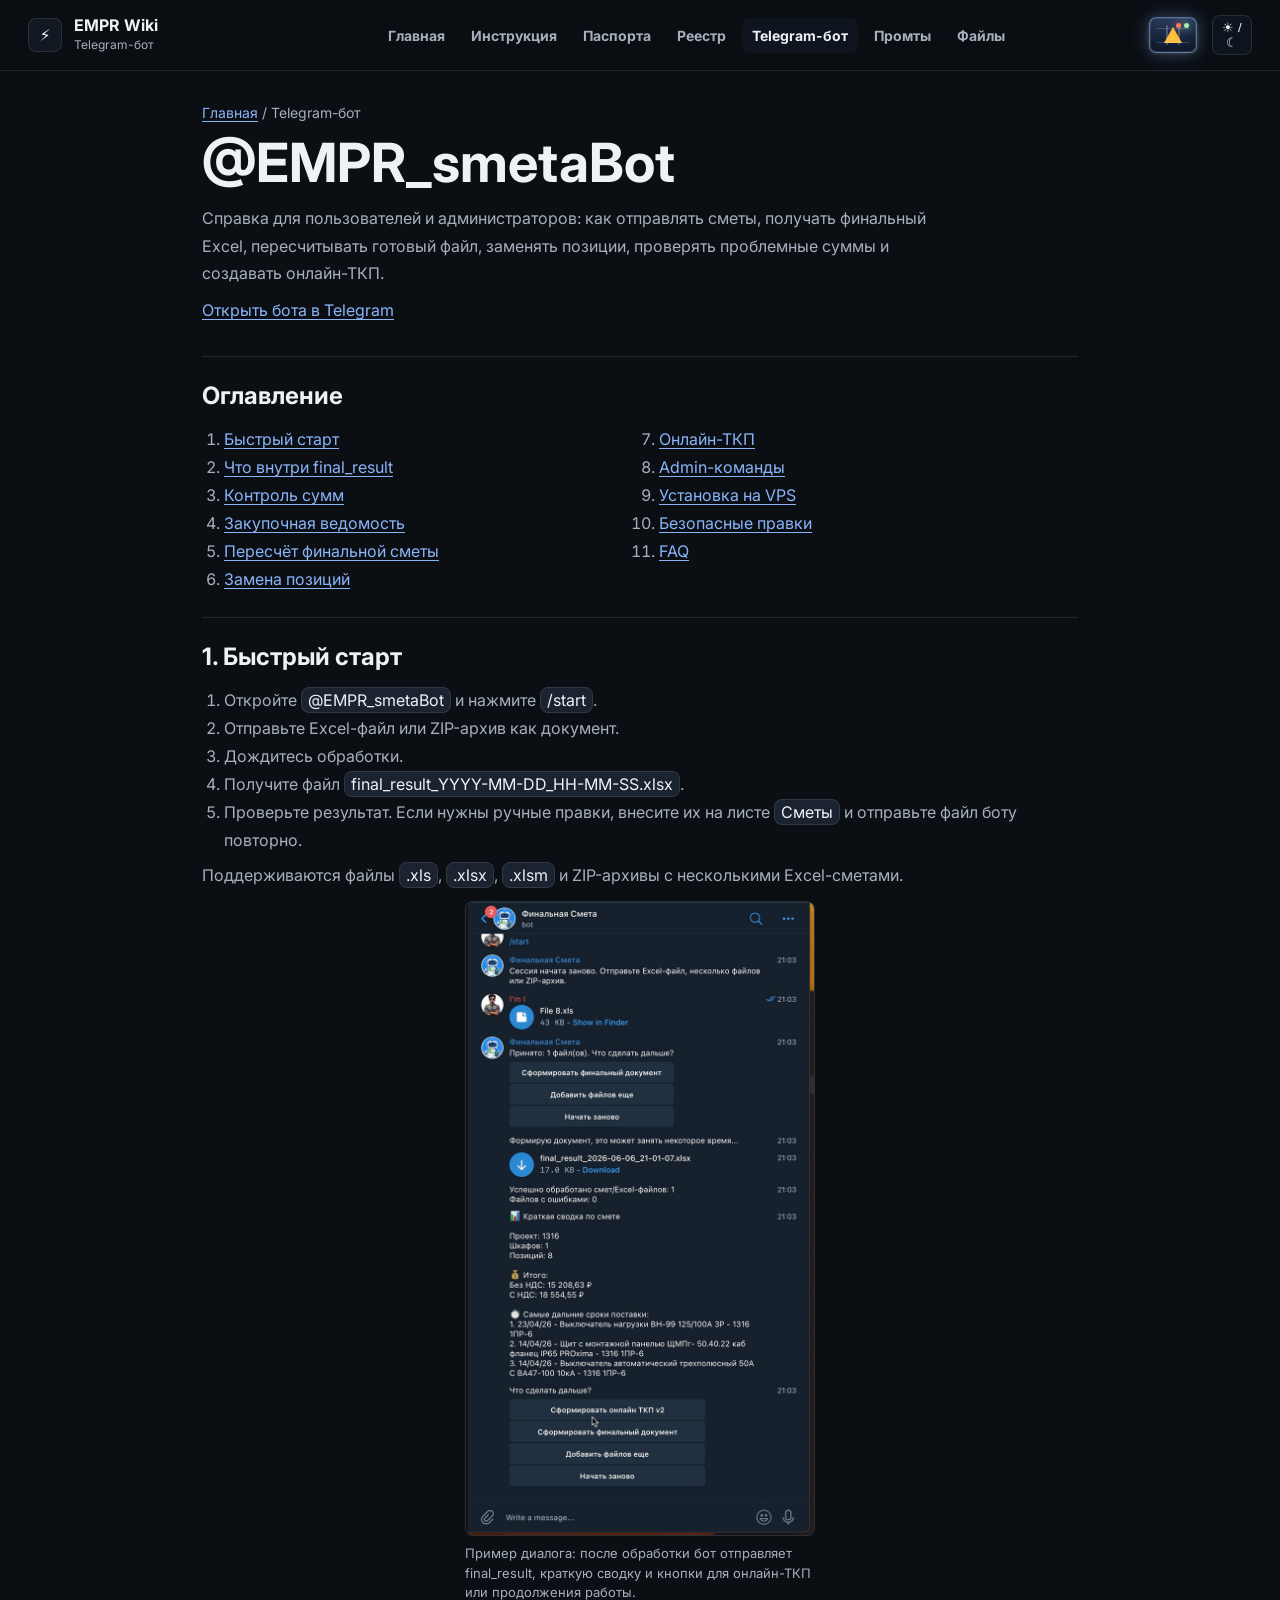
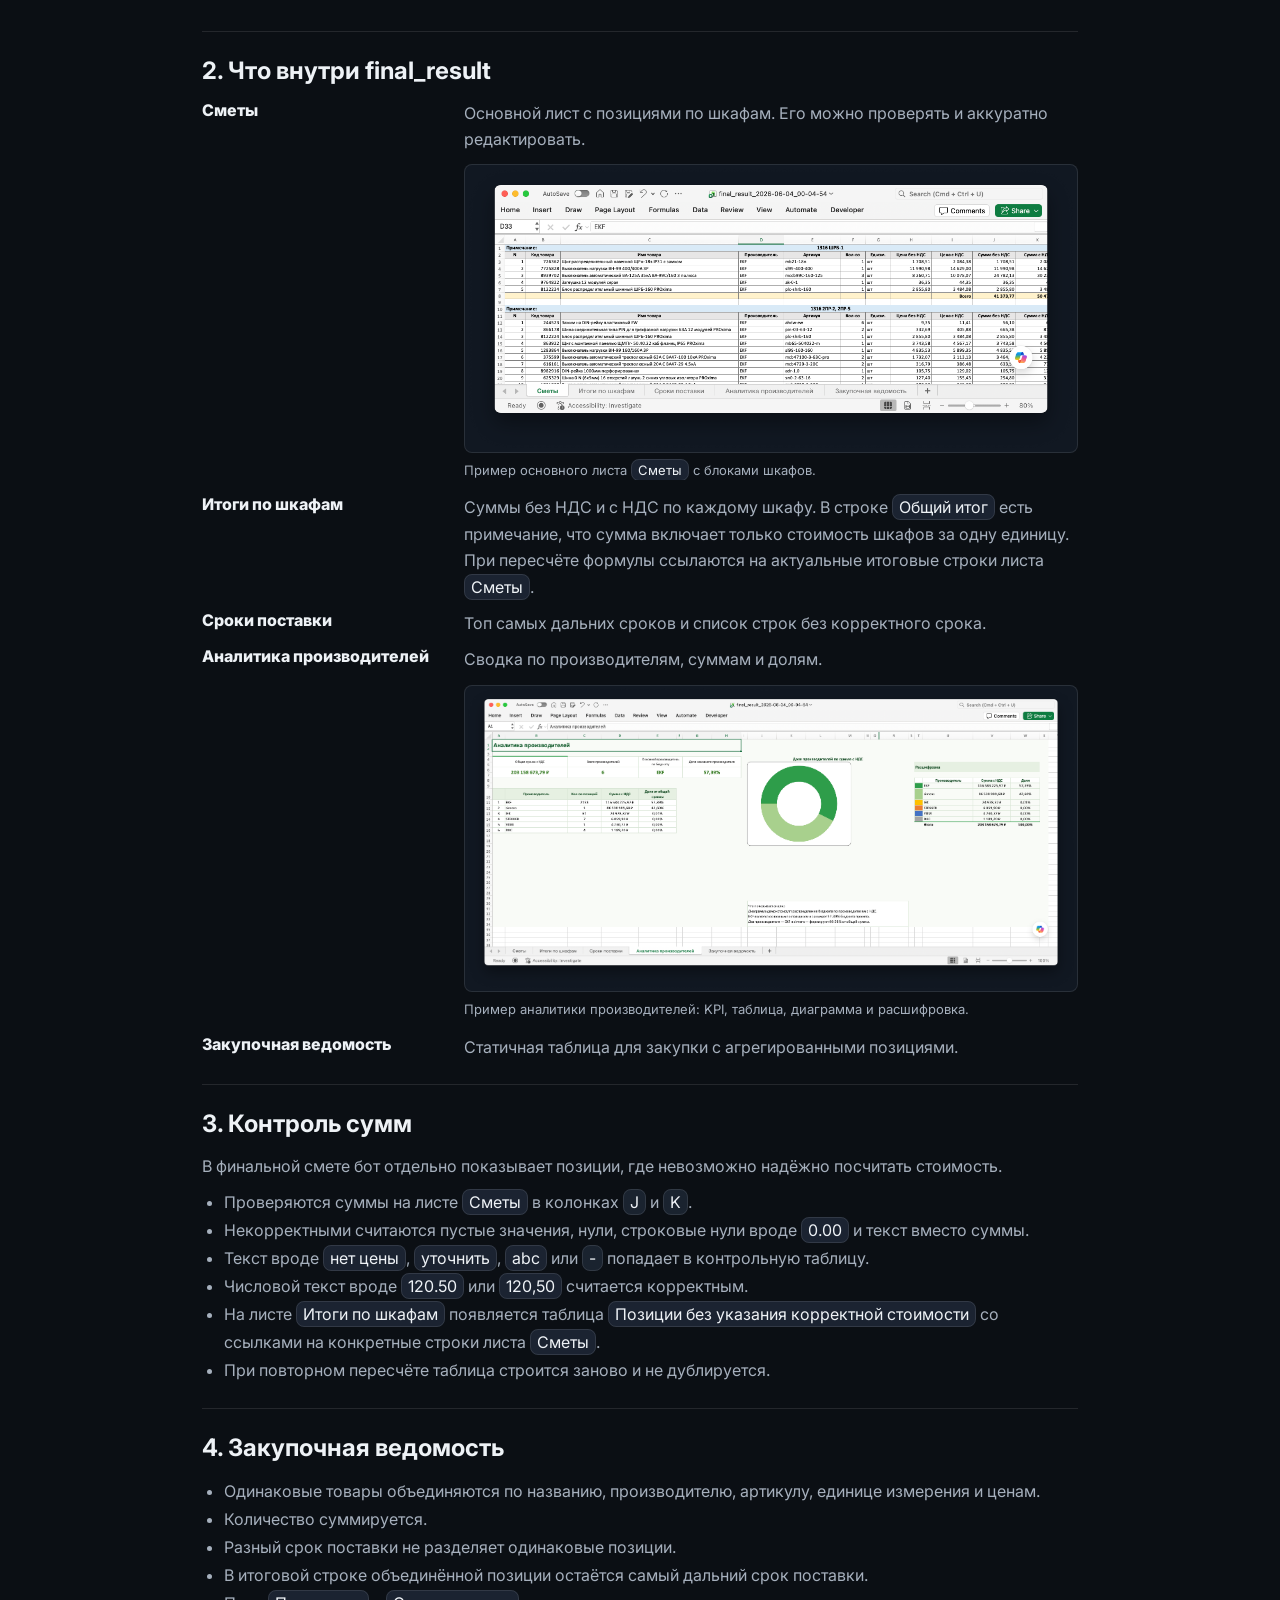
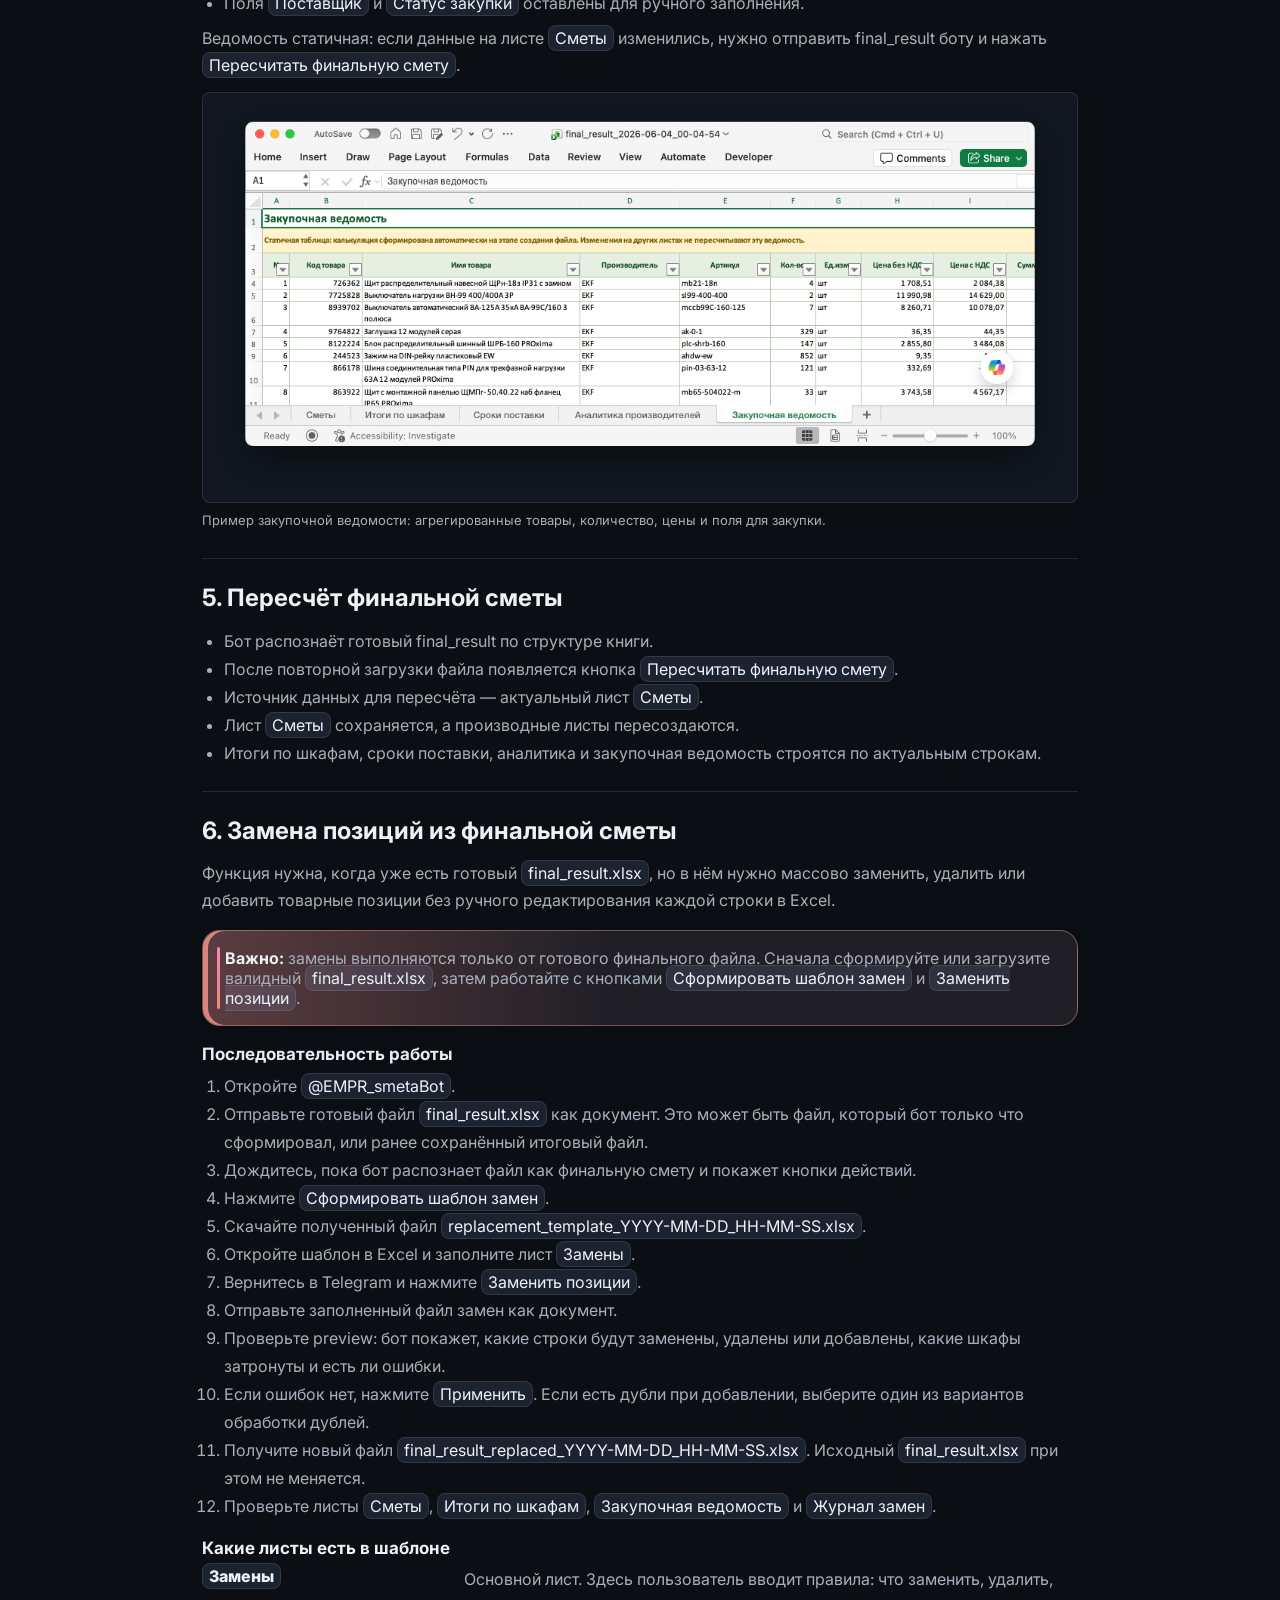
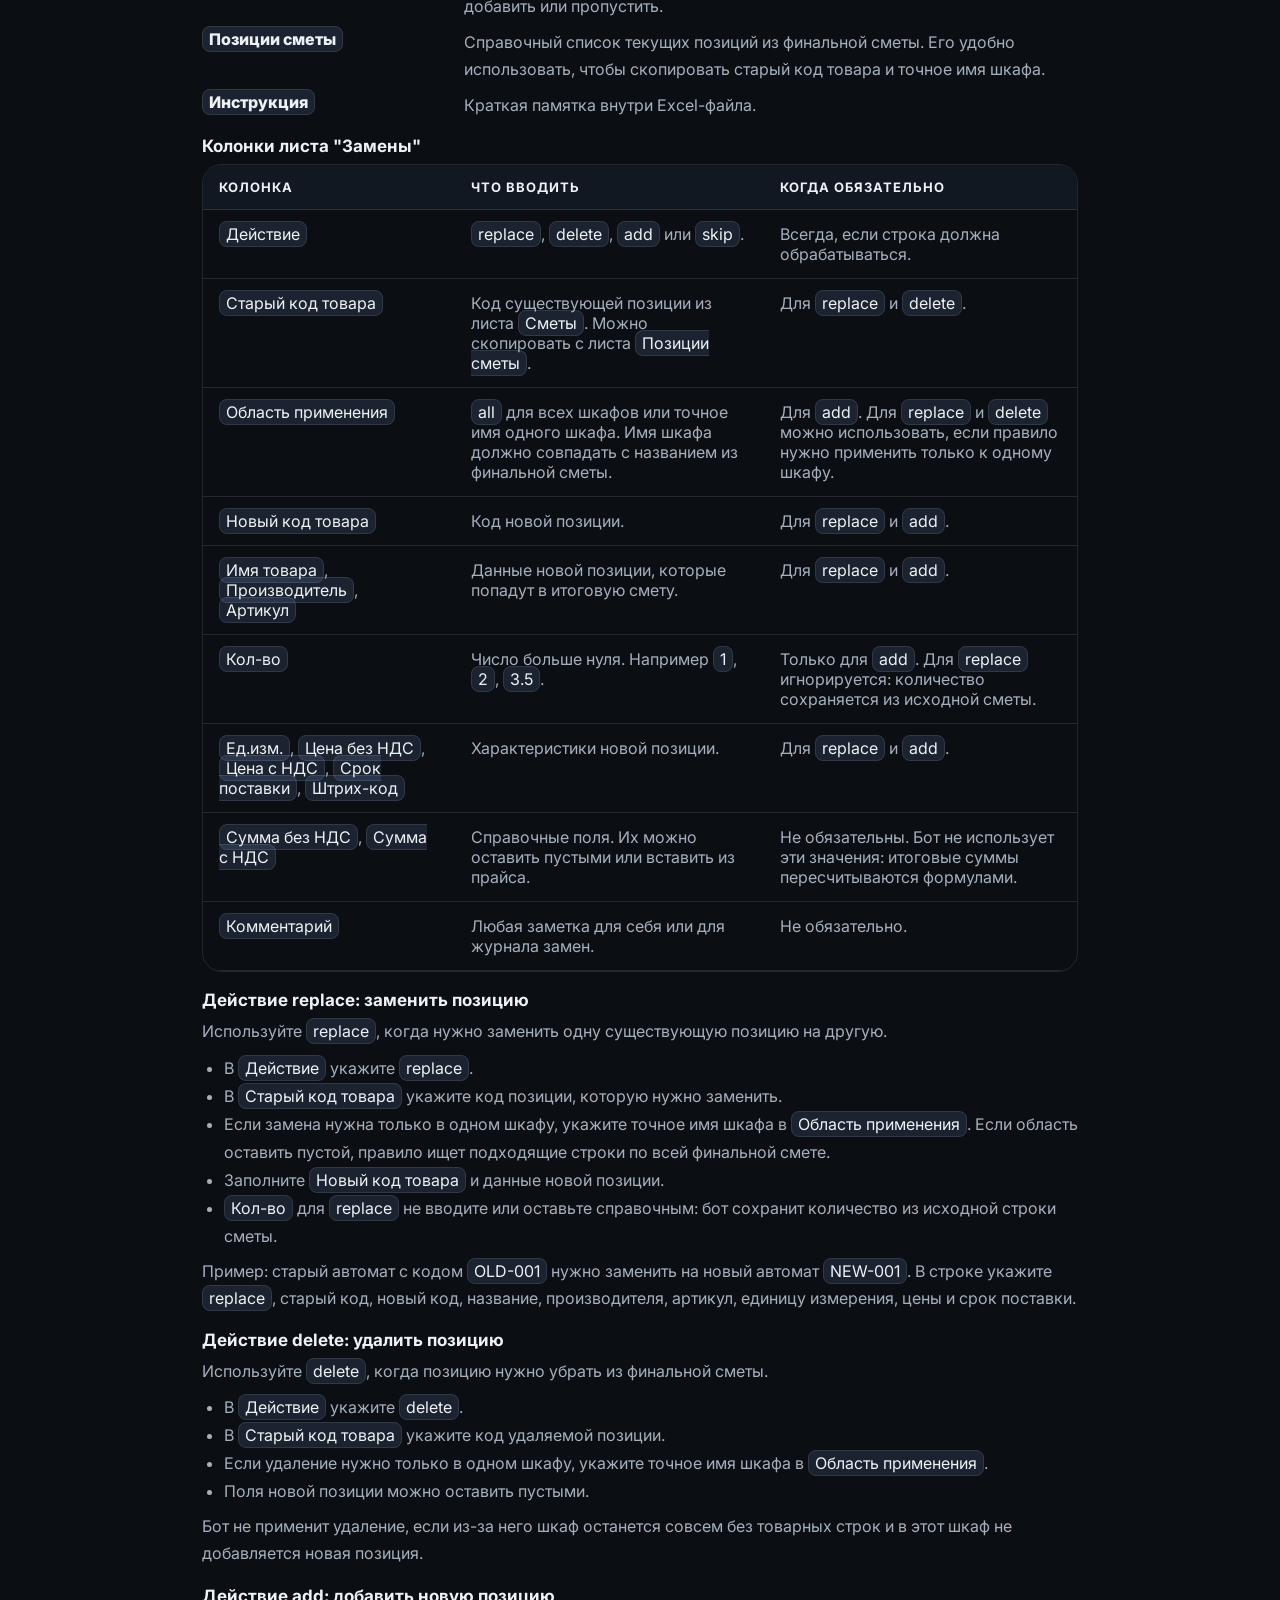
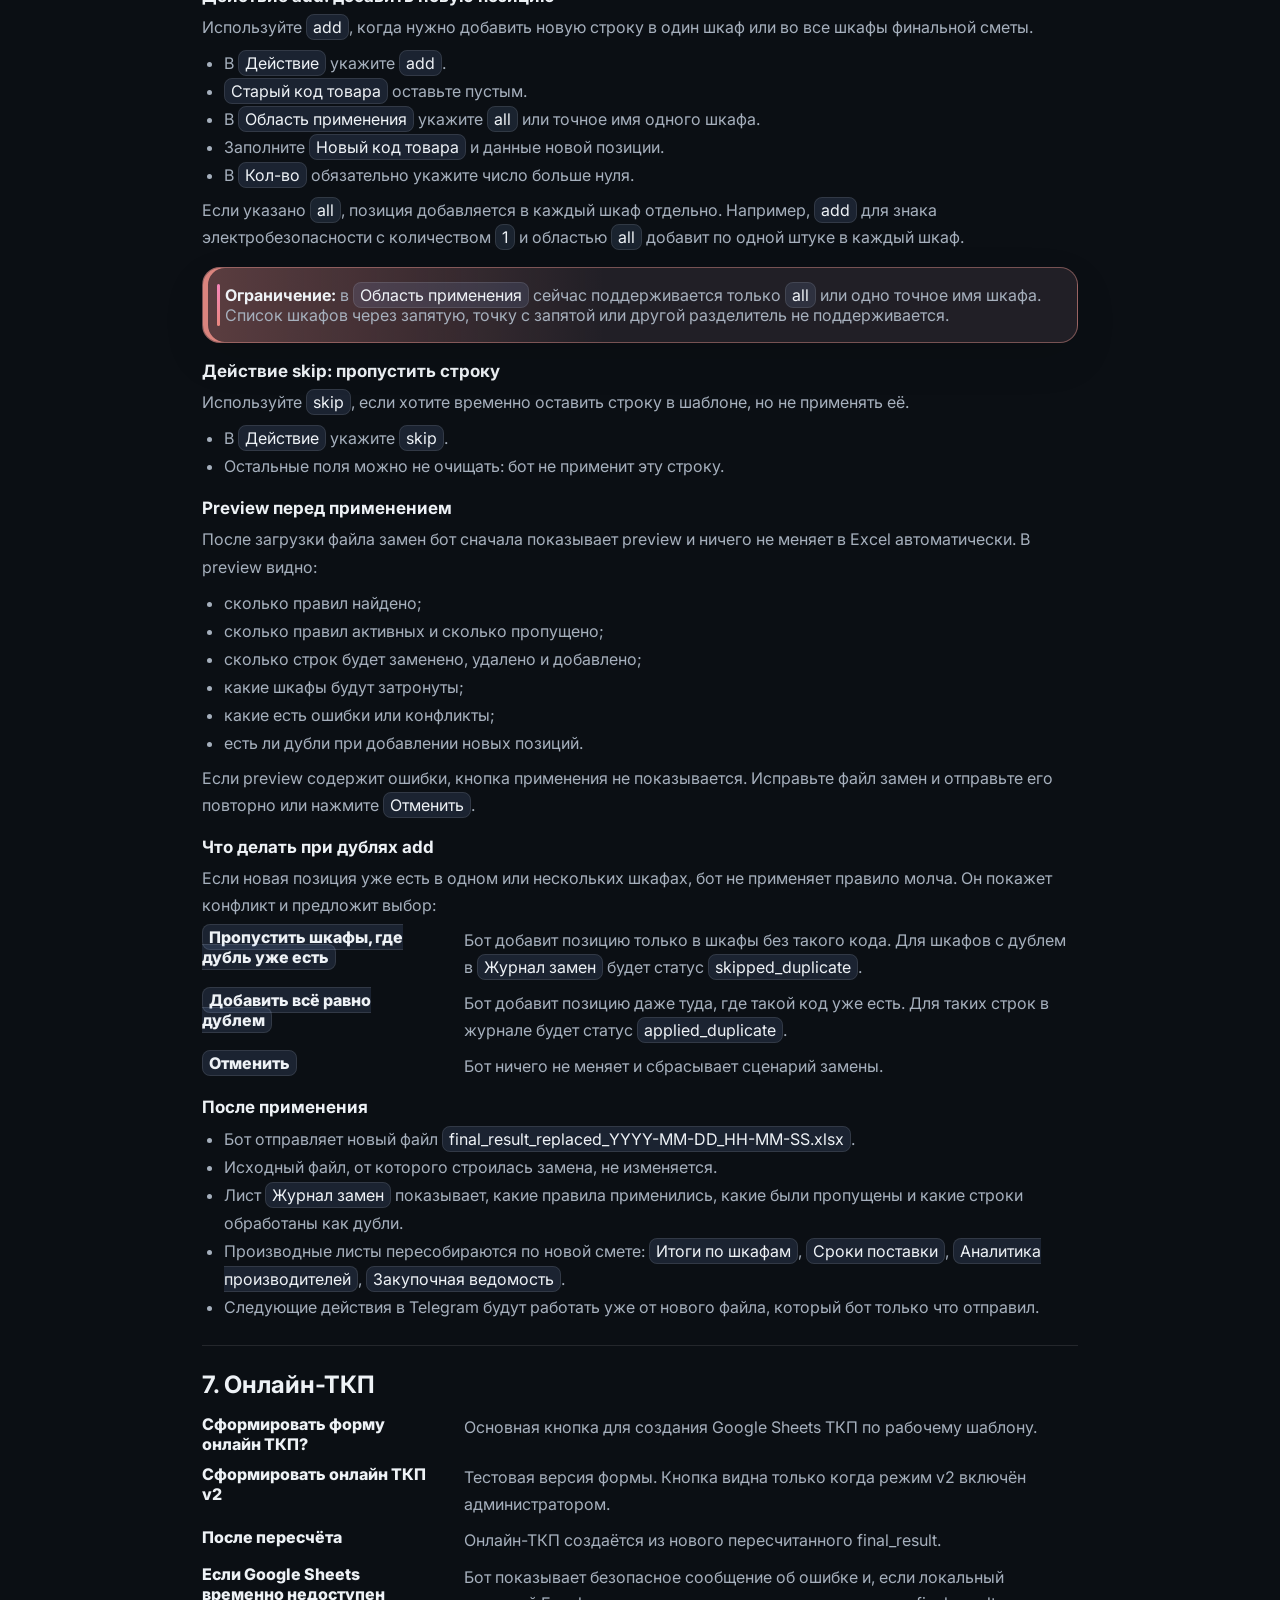
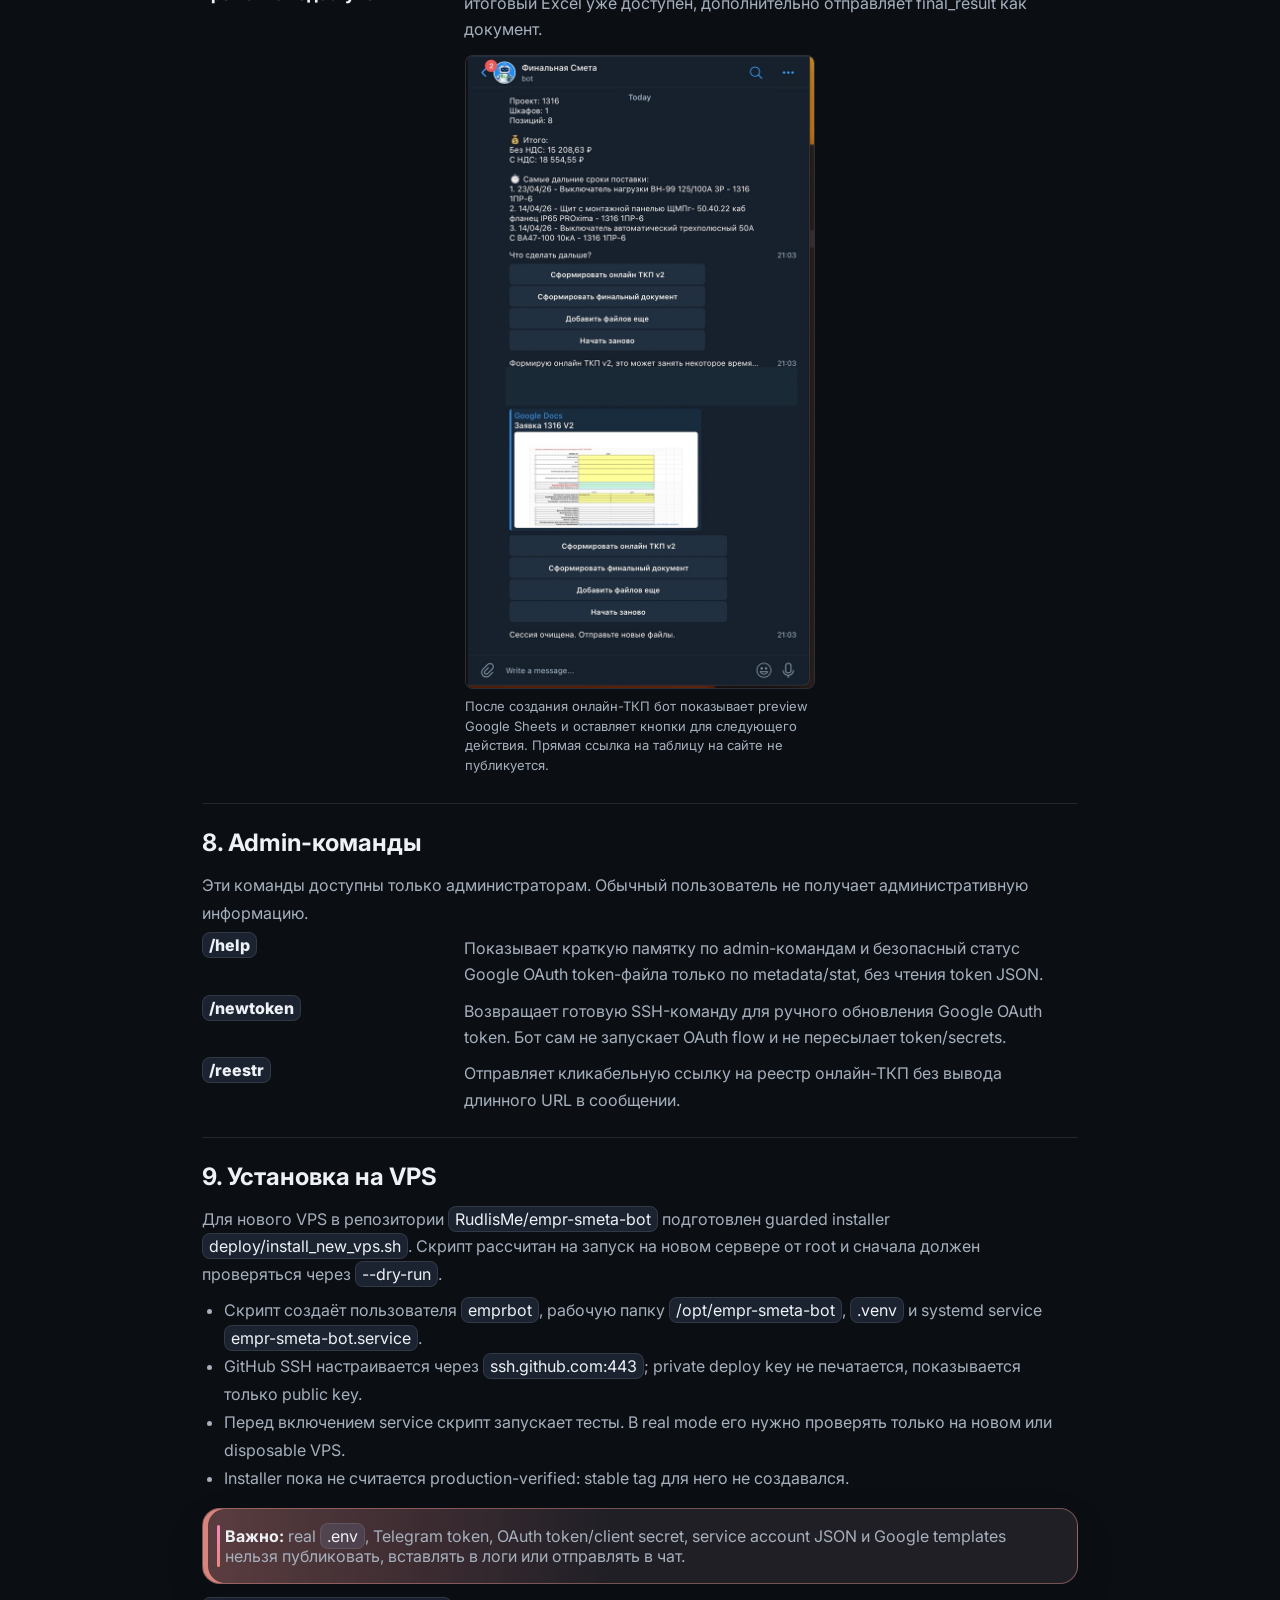
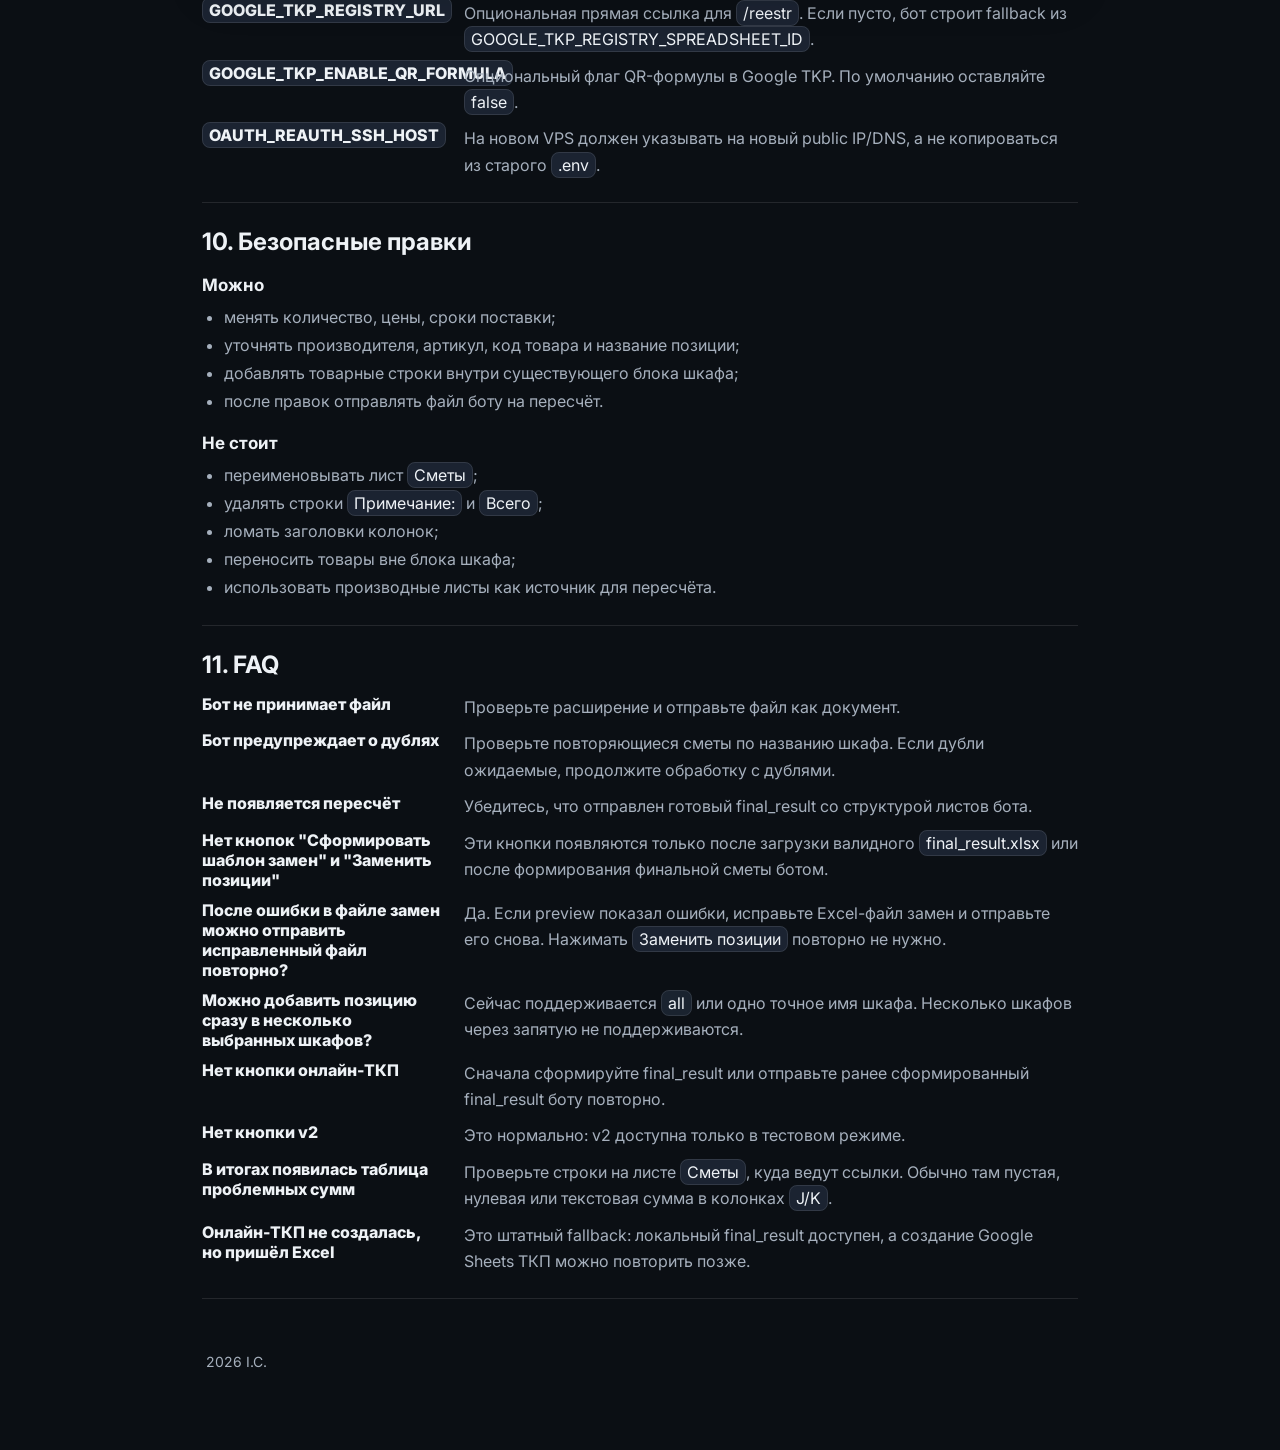
==== commit 2e10449b: "Add detailed usage guide" ====
--- a/bot.html
+++ b/bot.html
@@ -12,7 +12,7 @@
 <body>
   <header class="topbar">
     <a class="brand" href="index.html"><span class="brand-mark">⚡</span><span><strong>EMPR Wiki</strong><small>Telegram-бот</small></span></a>
-    <nav class="topnav"><a href="index.html">Главная</a><a href="passports.html">Паспорта</a><a href="registry.html">Реестр</a><a class="active" href="bot.html">Telegram-бот</a><a href="prompts.html">Промты</a><a href="files.html">Файлы</a></nav>
+    <nav class="topnav"><a href="index.html">Главная</a><a href="usage.html">Инструкция</a><a href="passports.html">Паспорта</a><a href="registry.html">Реестр</a><a class="active" href="bot.html">Telegram-бот</a><a href="prompts.html">Промты</a><a href="files.html">Файлы</a></nav>
     <button class="theme-toggle" type="button" id="themeToggle">☀ / ☾</button>
   </header>
 
